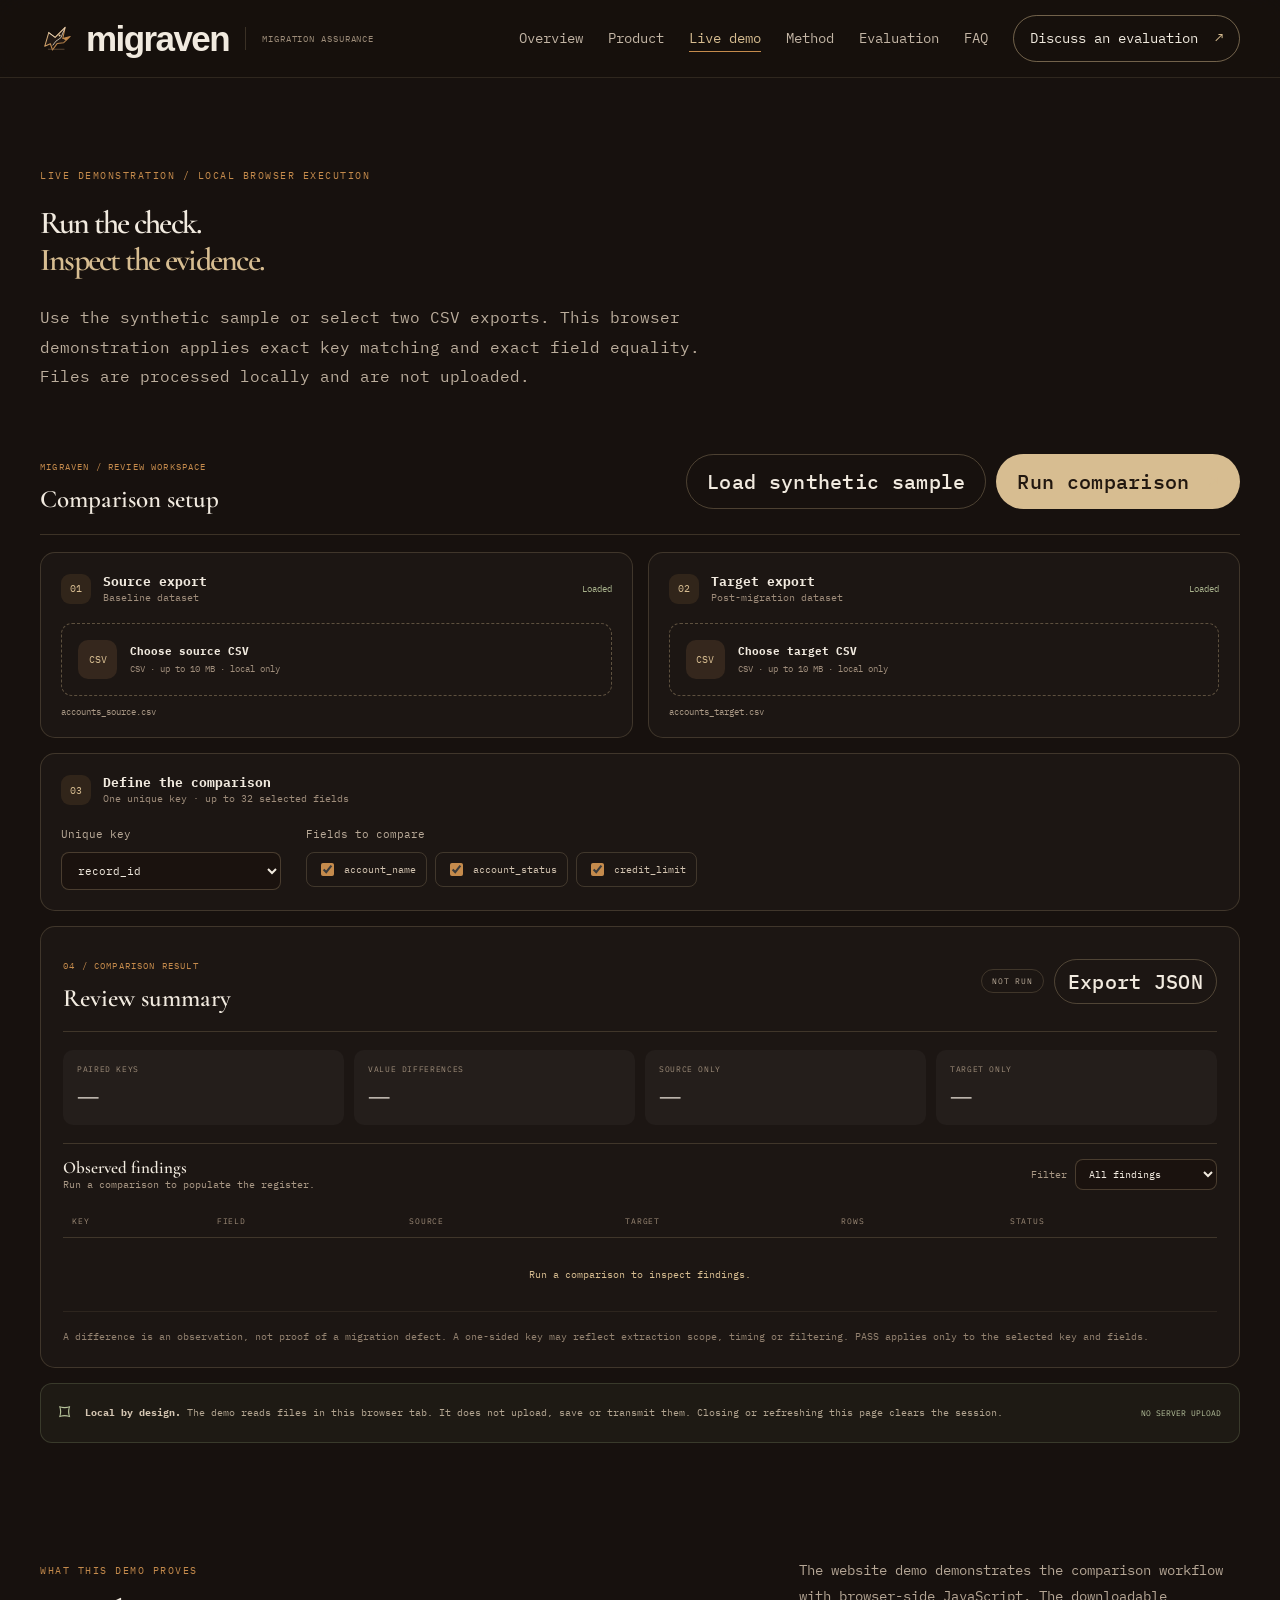
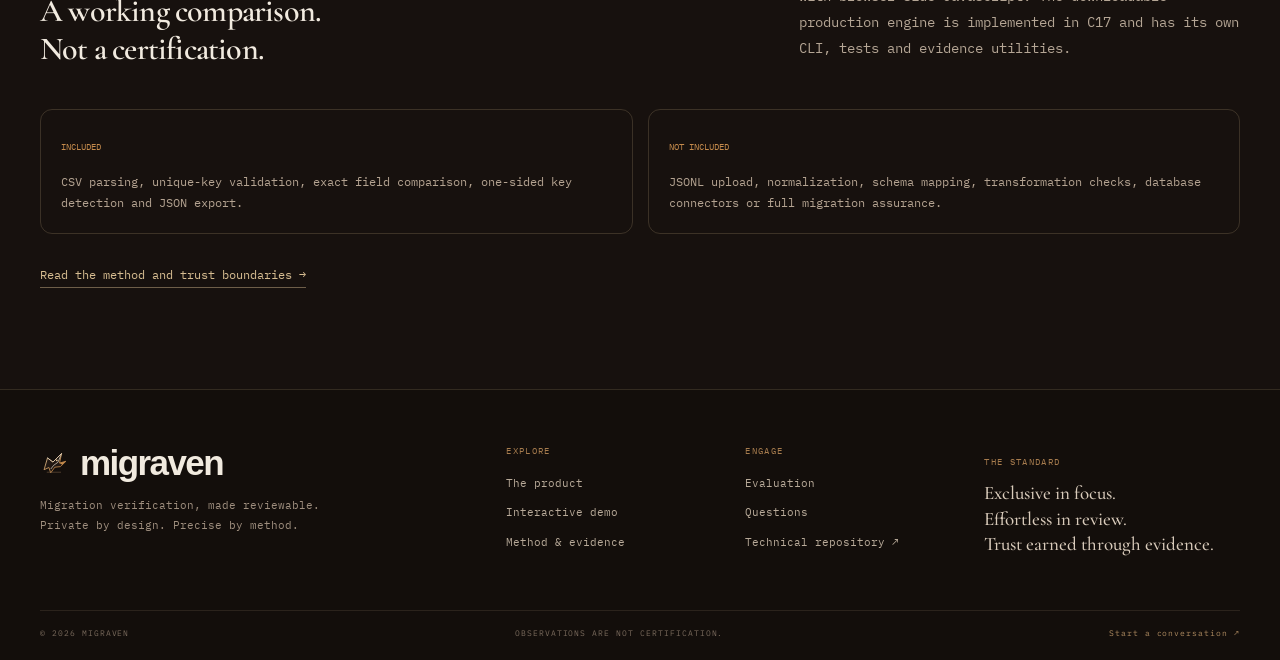
==== website/demo.html @ daeecf67 "Load Migraven typography fonts on demo page" ====
<!doctype html>
<html lang="en"><head><meta charset="utf-8"><meta name="viewport" content="width=device-width,initial-scale=1"><meta name="theme-color" content="#17110e"><meta name="description" content="Run a local browser-side comparison of synthetic or selected CSV exports with Migraven."><title>Live demo — Migraven</title><link rel="icon" href="assets/mark.svg" type="image/svg+xml"><link rel="preconnect" href="https://fonts.googleapis.com"><link rel="preconnect" href="https://fonts.gstatic.com" crossorigin><link href="https://fonts.googleapis.com/css2?family=IBM+Plex+Mono:wght@400;500;600&family=Syncopate:wght@700&family=Cormorant+Garamond:wght@500;600;700&display=swap" rel="stylesheet"><link rel="stylesheet" href="assets/site.css"><script defer src="assets/site.js"></script></head><body>
<header class="site-header"><a class="brand" href="index.html" aria-label="Migraven home"><img src="assets/mark.svg" alt=""><span class="brand-word">MIGRAVEN</span><span class="brand-divider"></span><span class="brand-caption">MIGRATION ASSURANCE</span></a><button class="menu-toggle" aria-expanded="false" aria-controls="site-nav">Menu</button><nav id="site-nav" class="site-nav"><a  href="index.html">Overview</a><a  href="product.html">Product</a><a aria-current="page" href="demo.html">Live demo</a><a  href="method.html">Method</a><a  href="evaluation.html">Evaluation</a><a  href="faq.html">FAQ</a><a class="nav-cta" href="evaluation.html">Discuss an evaluation <span>↗</span></a></nav></header>
<main><section class="page-hero wrap page-hero-compact"><span class="eyebrow">LIVE DEMONSTRATION / LOCAL BROWSER EXECUTION</span><h1>Run the check.<br><span>Inspect the evidence.</span></h1><p>Use the synthetic sample or select two CSV exports. This browser demonstration applies exact key matching and exact field equality. Files are processed locally and are not uploaded.</p></section>
<section class="wrap demo-workspace" data-demo><div class="demo-toolbar"><div><span class="workspace-label">MIGRAVEN / REVIEW WORKSPACE</span><h2>Comparison setup</h2></div><div class="workspace-actions"><button class="button button-outline" type="button" data-load-sample>Load synthetic sample</button><button class="button button-primary" type="button" data-run-demo>Run comparison <span>↗</span></button></div></div>
<div class="input-grid"><article class="input-panel"><div class="input-panel-head"><span class="step-number">01</span><div><b>Source export</b><small>Baseline dataset</small></div><span class="file-status" data-source-status>Sample loaded</span></div><label class="file-drop"><span class="file-icon">CSV</span><span><b>Choose source CSV</b><small>CSV · up to 10 MB · local only</small></span><input type="file" accept=".csv,text/csv" data-source-file></label><div class="file-name" data-source-name>accounts_source.csv</div></article>
<article class="input-panel"><div class="input-panel-head"><span class="step-number">02</span><div><b>Target export</b><small>Post-migration dataset</small></div><span class="file-status" data-target-status>Sample loaded</span></div><label class="file-drop"><span class="file-icon">CSV</span><span><b>Choose target CSV</b><small>CSV · up to 10 MB · local only</small></span><input type="file" accept=".csv,text/csv" data-target-file></label><div class="file-name" data-target-name>accounts_target.csv</div></article></div>
<div class="config-panel"><div class="config-heading"><span class="step-number">03</span><div><b>Define the comparison</b><small>One unique key · up to 32 selected fields</small></div></div><div class="config-controls"><label>Unique key<select data-key-select aria-label="Unique comparison key"></select></label><div class="field-picker"><span class="field-picker-label">Fields to compare</span><div class="field-options" data-field-options><span class="muted-copy">Load datasets to choose fields.</span></div></div></div><div class="demo-error" data-demo-error role="alert" hidden></div></div>
<div class="results-panel"><div class="results-head"><div><span class="workspace-label">04 / COMPARISON RESULT</span><h2>Review summary</h2></div><div class="results-actions"><span class="result-status" data-result-status>NOT RUN</span><button type="button" class="button button-outline button-small" data-export disabled>Export JSON</button></div></div><div class="summary-cards"><div><small>PAIRED KEYS</small><b data-stat-paired>—</b></div><div><small>VALUE DIFFERENCES</small><b data-stat-differences>—</b></div><div><small>SOURCE ONLY</small><b data-stat-source>—</b></div><div><small>TARGET ONLY</small><b data-stat-target>—</b></div></div><div class="findings-toolbar"><div><b>Observed findings</b><span data-finding-count>Run a comparison to populate the register.</span></div><label class="filter-label">Filter <select data-filter><option value="all">All findings</option><option value="difference">Value differences</option><option value="source-only">Source only</option><option value="target-only">Target only</option></select></label></div><div class="table-scroll"><table class="findings-table"><thead><tr><th>KEY</th><th>FIELD</th><th>SOURCE</th><th>TARGET</th><th>ROWS</th><th>STATUS</th></tr></thead><tbody data-findings><tr><td colspan="6" class="empty-state">No comparison has been run yet.</td></tr></tbody></table></div><div class="result-footnote">A difference is an observation, not proof of a migration defect. A one-sided key may reflect extraction scope, timing or filtering. PASS applies only to the selected key and fields.</div></div>
<div class="privacy-strip"><span class="privacy-icon">⌑</span><p><b>Local by design.</b> The demo reads files in this browser tab. It does not upload, save or transmit them. Closing or refreshing this page clears the session.</p><span class="privacy-tag">NO SERVER UPLOAD</span></div></section>
<section class="wrap section demo-boundary"><div class="section-head"><div><span class="eyebrow">WHAT THIS DEMO PROVES</span><h2>A working comparison.<br>Not a certification.</h2></div><p>The website demo demonstrates the comparison workflow with browser-side JavaScript. The downloadable production engine is implemented in C17 and has its own CLI, tests and evidence utilities.</p></div><div class="boundary-grid"><article><b>INCLUDED</b><p>CSV parsing, unique-key validation, exact field comparison, one-sided key detection and JSON export.</p></article><article><b>NOT INCLUDED</b><p>JSONL upload, normalization, schema mapping, transformation checks, database connectors or full migration assurance.</p></article></div><a class="text-link" href="method.html">Read the method and trust boundaries →</a></section></main>
<footer class="site-footer"><div class="wrap footer-main"><div class="footer-brand-block"><a class="brand footer-brand" href="index.html"><img src="assets/mark.svg" alt=""><span class="brand-word">MIGRAVEN</span></a><p>Migration verification, made reviewable.<br>Private by design. Precise by method.</p></div><div class="footer-column"><span class="footer-label">EXPLORE</span><a href="product.html">The product</a><a href="demo.html">Interactive demo</a><a href="method.html">Method & evidence</a></div><div class="footer-column"><span class="footer-label">ENGAGE</span><a href="evaluation.html">Evaluation</a><a href="faq.html">Questions</a><a href="https://github.com/DT-09/Migraven">Technical repository ↗</a></div><div class="footer-note"><span class="footer-label">THE STANDARD</span><p>Exclusive in focus.<br>Effortless in review.<br>Trust earned through evidence.</p></div></div><div class="wrap footer-bottom"><span>© 2026 MIGRAVEN</span><span>OBSERVATIONS ARE NOT CERTIFICATION.</span><a href="evaluation.html">Start a conversation ↗</a></div></footer></body></html>
---- website/assets/site.css ----
:root{--espresso:#17110e;--espresso-2:#211813;--walnut:#30231b;--mocha:#49362a;--taupe:#9d8c79;--khaki:#aaa184;--ivory:#f1eadf;--paper:#e8dfd2;--champagne:#d7bd91;--amber:#c58b4c;--caramel:#a96f3d;--line:rgba(215,189,145,.19);--muted:#b8aa99;--serif:'Cormorant Garamond',Georgia,serif;--sans:'DM Sans',Arial,sans-serif;--mono:'DM Mono',monospace;--display:'Syncopate',sans-serif}
*{box-sizing:border-box}html{scroll-behavior:smooth;scroll-padding-top:100px}body{margin:0;background:var(--espresso);color:var(--ivory);font:15px/1.7 var(--sans);-webkit-font-smoothing:antialiased}a{color:inherit;text-decoration:none}button,input,select,textarea{font:inherit}button,a{-webkit-tap-highlight-color:transparent}.wrap{width:min(1200px,calc(100% - 56px));margin-inline:auto}.site-header{height:78px;padding:0 max(28px,calc((100vw - 1200px)/2));display:flex;align-items:center;justify-content:space-between;gap:24px;position:sticky;top:0;z-index:20;background:rgba(23,17,14,.78);border-bottom:1px solid rgba(215,189,145,.13);backdrop-filter:blur(20px) saturate(130%)}.brand{display:flex;align-items:center;gap:11px;white-space:nowrap}.brand img{width:35px;height:35px}.brand-word{font:700 13px var(--display);letter-spacing:.12em;color:var(--ivory)}.brand-divider{height:23px;width:1px;background:var(--line);margin-inline:5px}.brand-caption{font:9px var(--mono);letter-spacing:.1em;color:var(--taupe)}.site-nav{display:flex;align-items:center;gap:25px;color:#c3b5a5;font-size:12px}.site-nav a{transition:color .25s ease,opacity .25s ease}.site-nav a:hover,.site-nav a[aria-current=page]{color:var(--champagne)}.site-nav a[aria-current=page]:not(.nav-cta){text-decoration:underline;text-decoration-color:var(--amber);text-underline-offset:8px}.nav-cta{border:1px solid rgba(215,189,145,.48);border-radius:999px;padding:10px 16px;color:var(--ivory)}.nav-cta span,.button span{color:var(--champagne);margin-left:9px}.menu-toggle{display:none;border:1px solid var(--line);border-radius:999px;background:transparent;color:var(--ivory);padding:9px 14px;font:11px var(--mono)}
.hero{padding-top:57px;padding-bottom:30px}.hero-kicker{display:flex;align-items:center;gap:12px;color:var(--champagne);font:10px var(--mono);letter-spacing:.14em}.kicker-line{width:28px;height:1px;background:var(--amber)}.kicker-index{margin-left:auto;color:#756456}.hero-grid{display:grid;grid-template-columns:1.05fr .95fr;gap:58px;align-items:center;padding:48px 0 58px}.eyebrow{display:block;color:var(--amber);font:10px var(--mono);letter-spacing:.15em}.hero-copy h1,.page-hero h1{font:700 clamp(39px,5.2vw,68px)/1.23 var(--display);letter-spacing:-.055em;margin:19px 0 25px;color:var(--ivory)}.hero-copy h1 span,.page-hero h1 span{color:var(--champagne)}.hero-lede{max-width:555px;color:#c2b4a4;font-size:17px;line-height:1.8}.hero-actions,.page-hero-actions{display:flex;align-items:center;gap:14px;flex-wrap:wrap;margin-top:30px}.button{display:inline-flex;align-items:center;justify-content:center;gap:8px;border-radius:999px;padding:14px 20px;font-size:12px;font-weight:600;letter-spacing:.015em;border:1px solid transparent;cursor:pointer;transition:transform .25s ease,background .25s ease,border-color .25s ease,color .25s ease,box-shadow .25s ease}.button:hover{transform:translateY(-3px);box-shadow:0 12px 30px rgba(0,0,0,.2)}.button-primary{background:var(--champagne);color:#21170f}.button-primary:hover{background:#e6d1ad}.button-quiet{border-color:var(--line);color:var(--ivory);background:rgba(255,255,255,.025)}.button-quiet:hover,.button-outline:hover{border-color:var(--champagne);background:rgba(215,189,145,.08)}.button-outline{border-color:rgba(215,189,145,.28);background:transparent;color:var(--ivory)}.button-light{background:var(--ivory);color:var(--espresso)}.button-light:hover{background:var(--champagne)}.text-link{font-size:12px;color:var(--champagne);border-bottom:1px solid rgba(215,189,145,.45);padding-bottom:5px}.hero-trust{display:flex;align-items:center;gap:12px;flex-wrap:wrap;margin-top:35px;color:#a89988;font:9px var(--mono);letter-spacing:.05em}.trust-mark{color:var(--amber)}.hero-trust i{width:3px;height:3px;background:var(--amber);border-radius:50%}
.hero-visual{min-height:520px;position:relative;padding:27px 30px 20px;background:radial-gradient(ellipse at 60% 38%,rgba(156,108,65,.19),transparent 58%),linear-gradient(145deg,#2b2019,#1d1511 68%);border:1px solid rgba(215,189,145,.22);border-radius:24px;overflow:hidden;box-shadow:0 24px 70px rgba(0,0,0,.22)}.visual-orbit{position:absolute;border:1px solid rgba(215,189,145,.09);border-radius:50%;pointer-events:none}.orbit-one{width:430px;height:430px;right:-190px;top:-210px}.orbit-two{width:300px;height:300px;right:-130px;top:-150px}.visual-head,.visual-foot{display:flex;justify-content:space-between;color:#9d8c79;font:9px var(--mono);letter-spacing:.11em}.flow-card{position:relative;z-index:1;background:rgba(241,234,223,.96);color:#30231b;border:1px solid rgba(255,255,255,.25);border-radius:13px;padding:14px 17px;margin-top:22px;box-shadow:0 12px 35px rgba(0,0,0,.16)}.target-card{margin-top:8px;background:#e9dfd1}.flow-card-top{display:flex;align-items:center;gap:12px;border-bottom:1px solid rgba(48,35,27,.13);padding-bottom:10px}.file-glyph{display:grid;place-items:center;width:34px;height:34px;border-radius:9px;background:#d8c9b4;color:#61462e;font:10px var(--mono)}.flow-card-top div{display:grid;line-height:1.4}.flow-card-top b{font:10px var(--mono);letter-spacing:.08em}.flow-card-top small{color:#8d7b68;font-size:10px}.tiny-state{margin-left:auto;color:#9d8c79;font:10px var(--mono)}.data-lines{padding-top:6px}.data-lines>div{display:grid;grid-template-columns:1fr 1fr 20px;gap:8px;padding:7px 0;border-bottom:1px solid rgba(48,35,27,.09);font:10px var(--mono);color:#655442}.data-lines>div:last-child{border:0}.data-lines em{font-style:normal;color:#71806a}.data-lines .data-alert{color:#89572e;background:rgba(197,139,76,.12);padding-inline:7px;border-radius:5px}.data-lines .data-alert em{color:#a96f3d}.flow-bridge{display:flex;align-items:center;justify-content:center;gap:10px;height:29px;color:#c3a77f;font:8px var(--mono);letter-spacing:.16em}.flow-bridge span{width:35px;height:1px;background:rgba(215,189,145,.4)}.visual-result{display:flex;align-items:center;gap:11px;margin-top:16px;padding:13px 14px;border:1px solid rgba(197,139,76,.42);border-radius:11px;background:rgba(197,139,76,.1)}.result-icon{display:grid;place-items:center;width:27px;height:27px;border-radius:50%;background:var(--amber);color:#20150e;font:14px var(--mono)}.visual-result div{display:grid;line-height:1.4}.visual-result b{font-size:11px;color:var(--ivory)}.visual-result small{font-size:9px;color:#aa9b89}.result-arrow{margin-left:auto;color:var(--champagne)}.visual-foot{margin-top:15px;padding-top:12px;border-top:1px solid var(--line);font-size:8px}.raven-watermark{position:absolute;right:24px;top:20px;color:rgba(215,189,145,.035);font:700 190px var(--display);pointer-events:none}.hero-bottomline{display:flex;justify-content:space-between;gap:18px;border-top:1px solid var(--line);padding-top:17px;color:#8d7d6b;font:9px var(--mono);letter-spacing:.09em}
.statement-band{background:#2a1f18;border-block:1px solid rgba(215,189,145,.13)}.statement-inner{display:grid;grid-template-columns:180px 1fr 70px;gap:35px;align-items:center;padding:30px 0}.statement-inner p{font:600 clamp(19px,2.4vw,27px)/1.4 var(--serif);color:var(--ivory);max-width:780px;margin:0}.statement-seal{font:700 22px var(--display);color:rgba(215,189,145,.55);text-align:right}
.section{padding-top:100px;padding-bottom:100px}.section-head{display:grid;grid-template-columns:1fr .65fr;gap:80px;align-items:end;margin-bottom:42px}.section-head h2,.demo-teaser h2,.closing-inner h2,.page-hero h2{font:600 clamp(34px,4vw,51px)/1.08 var(--serif);letter-spacing:-.025em;margin:15px 0 0;color:var(--ivory)}.section-head>p{margin:0 0 5px;color:#b5a695;font-size:14px;line-height:1.85;max-width:460px}.audience-grid{display:grid;grid-template-columns:repeat(3,1fr);gap:15px}.audience-card{position:relative;min-height:285px;padding:25px 25px 23px;border:1px solid var(--line);border-radius:17px;background:linear-gradient(145deg,rgba(255,255,255,.035),rgba(255,255,255,.008));transition:transform .3s ease,border-color .3s ease,background .3s ease}.audience-card:hover{transform:translateY(-5px);border-color:rgba(215,189,145,.5);background:linear-gradient(145deg,rgba(197,139,76,.12),rgba(255,255,255,.015))}.card-index{font:10px var(--mono);color:var(--amber)}.audience-symbol{position:absolute;right:24px;top:18px;font:28px var(--serif);color:var(--champagne)}.audience-card h3,.workflow-step h3,.benefit-grid h3,.commercial-grid h3,.format-card h3,.deliverable-grid h3,.method-steps h3,.status-grid h3,.evaluation-steps h3{font:600 23px/1.12 var(--serif);color:var(--ivory);margin:32px 0 10px}.audience-card p,.workflow-step p,.benefit-grid p,.commercial-grid p,.format-card p,.deliverable-grid p,.method-steps p,.status-grid p,.evaluation-steps p{color:#b2a18f;font-size:12px;line-height:1.8}.audience-tag{position:absolute;bottom:22px;color:#a78b67;font:9px var(--mono);letter-spacing:.12em}
.section-alt{background:#211813;border-block:1px solid rgba(215,189,145,.1)}.workflow{display:grid;grid-template-columns:repeat(4,1fr);gap:0}.workflow-step{position:relative;padding:20px 26px 25px 0;border-top:1px solid var(--line)}.workflow-step+.workflow-step{padding-left:25px;border-left:1px solid var(--line)}.workflow-step>span,.benefit-grid article>span{color:var(--amber);font:10px var(--mono)}.workflow-icon{display:grid;place-items:center;width:45px;height:45px;border:1px solid rgba(215,189,145,.25);border-radius:13px;color:var(--champagne);font-size:20px;margin-top:20px}.workflow-step h3{margin-top:20px}.workflow-rail{display:flex;align-items:center;gap:14px;margin-top:15px;color:#927e68;font:8px var(--mono);letter-spacing:.13em}.rail-line{height:1px;flex:1;background:linear-gradient(90deg,rgba(197,139,76,.6),rgba(197,139,76,.05))}
.benefit-grid{display:grid;grid-template-columns:repeat(4,1fr);border-top:1px solid var(--line);border-bottom:1px solid var(--line)}.benefit-grid article{padding:26px 22px 30px 0}.benefit-grid article+article{border-left:1px solid var(--line);padding-left:22px}.benefit-grid h3{font-size:21px;margin-top:24px}
.demo-teaser{padding:88px 0;background:radial-gradient(ellipse at 80% 50%,rgba(155,106,63,.2),transparent 45%),#30231b;border-block:1px solid rgba(215,189,145,.15)}.demo-teaser-grid{display:grid;grid-template-columns:.8fr 1fr;gap:100px;align-items:center}.eyebrow-light{color:var(--champagne)}.demo-teaser h2{font:700 clamp(32px,3.8vw,48px)/1.18 var(--display);letter-spacing:-.045em;margin:20px 0}.demo-teaser p,.closing-inner p{color:#c0b09e;font-size:14px;line-height:1.85;margin-bottom:25px}.mini-report{padding:23px;background:#211813;border:1px solid rgba(215,189,145,.28);border-radius:17px;box-shadow:0 25px 55px rgba(0,0,0,.2)}.mini-report-top,.mini-report-bottom{display:flex;justify-content:space-between;color:#9f8d79;font:8px var(--mono);letter-spacing:.12em}.live-dot:before{content:'';display:inline-block;width:6px;height:6px;border-radius:50%;background:#a4a77c;margin-right:6px}.mini-stat-row{display:grid;grid-template-columns:repeat(3,1fr);padding:22px 0;border-bottom:1px solid var(--line);gap:12px}.mini-stat-row div{display:grid}.mini-stat-row small{font:8px var(--mono);color:#9f8d79}.mini-stat-row b{font:600 30px var(--serif);color:var(--ivory)}.amber-text{color:var(--amber)!important}.mini-finding{display:grid;grid-template-columns:90px 1fr 1fr;align-items:center;gap:8px;padding:13px 0;border-bottom:1px solid rgba(215,189,145,.1);font-size:10px}.finding-pill{background:rgba(197,139,76,.18);color:var(--champagne);border-radius:99px;padding:5px 8px;font:8px var(--mono);text-align:center}.finding-muted{background:rgba(255,255,255,.07);color:#b6a897}.mini-finding b{font:10px var(--mono);color:var(--ivory)}.mini-finding span:not(.finding-pill){color:#a89988}.mini-finding strong{grid-column:2/4;font:9px var(--mono);color:var(--champagne)}.mini-report-bottom{padding-top:14px}
.commercial-grid{display:grid;grid-template-columns:repeat(3,1fr);gap:14px}.commercial-grid article{padding:25px;border:1px solid var(--line);border-radius:15px;background:rgba(255,255,255,.025)}.commercial-grid article>span{color:var(--amber);font:9px var(--mono);letter-spacing:.13em}.commercial-grid h3{margin:22px 0 8px}.commercial-note{color:#938371;font-size:11px;line-height:1.8;margin-top:19px}
.closing-band{background:#2a1f18;border-top:1px solid rgba(215,189,145,.15)}.closing-inner{display:grid;grid-template-columns:1fr .55fr;gap:60px;align-items:center;padding-top:75px;padding-bottom:75px}.closing-inner h2{font:700 clamp(29px,3.5vw,43px)/1.2 var(--display);letter-spacing:-.04em}.closing-inner p{max-width:530px}.closing-actions{display:grid;gap:20px;justify-items:start}.text-link-light{color:var(--ivory)}
.site-footer{background:#130e0b;border-top:1px solid rgba(215,189,145,.16)}.footer-main{display:grid;grid-template-columns:1.5fr .7fr .7fr .9fr;gap:40px;padding-top:55px;padding-bottom:48px}.footer-brand{gap:10px}.footer-brand img{width:30px;height:30px}.footer-brand-block p{color:#9e8e7e;font-size:11px;line-height:1.8;margin:16px 0 0}.footer-column{display:grid;gap:10px;align-content:start}.footer-label{color:#a77c4e;font:9px var(--mono);letter-spacing:.15em;margin-bottom:8px}.footer-column a{font-size:11px;color:#b8aa99;transition:color .2s}.footer-column a:hover{color:var(--champagne)}.footer-note p{font:500 19px/1.35 var(--serif);color:#d9cbbb;margin:5px 0}.footer-bottom{display:flex;justify-content:space-between;gap:15px;align-items:center;border-top:1px solid rgba(215,189,145,.12);padding:17px 0 22px;color:#796a5c;font:8px var(--mono);letter-spacing:.12em}.footer-bottom a{color:#b08c61}
.page-hero{padding-top:91px;padding-bottom:42px}.page-hero h1{font-size:clamp(36px,5vw,60px);margin-top:22px}.page-hero>p{max-width:680px;color:#bcae9d;font-size:16px;line-height:1.85}.page-hero-compact{padding-bottom:22px}.page-hero-compact h1{font-size:clamp(32px,4.4vw,52px)}
.format-grid,.deliverable-grid{display:grid;grid-template-columns:repeat(2,1fr);gap:15px}.format-card,.deliverable-grid article{padding:27px;border:1px solid var(--line);border-radius:16px;background:rgba(255,255,255,.025)}.format-code{display:block;color:var(--champagne);font:14px var(--mono);border-bottom:1px solid var(--line);padding-bottom:17px}.format-meta{color:var(--amber);font:8px var(--mono);letter-spacing:.12em}.format-card h3,.deliverable-grid h3{margin:20px 0 8px}.spec-list{border-top:1px solid var(--line)}.spec-list>div{display:grid;grid-template-columns:55px 1fr 2fr 150px;gap:15px;align-items:center;padding:18px 0;border-bottom:1px solid var(--line)}.spec-list span{font:10px var(--mono);color:var(--amber)}.spec-list b{font:600 18px var(--serif)}.spec-list p{margin:0;color:#b5a493;font-size:12px}.spec-list em{font:8px var(--mono);font-style:normal;letter-spacing:.1em;color:#a78a64}.deliverable-grid{grid-template-columns:repeat(3,1fr)}.deliverable-icon{display:inline-grid;place-items:center;min-width:48px;height:36px;border:1px solid rgba(215,189,145,.4);border-radius:9px;color:var(--champagne);font:10px var(--mono)}.dark-section{background:#2b2019;border-block:1px solid var(--line);padding:80px 0}.dark-section-grid{display:grid;grid-template-columns:1fr .9fr;gap:80px}.dark-section h2{font:600 clamp(34px,4vw,50px)/1.1 var(--serif);margin:18px 0}.boundary-list{list-style:none;margin:0;padding:0}.boundary-list li{padding:13px 0;border-bottom:1px solid rgba(215,189,145,.16);color:#c8b9a7;font-size:13px}.boundary-list li:before{content:'—';color:var(--amber);margin-right:14px}
.method-steps{display:grid;grid-template-columns:repeat(5,1fr);border-top:1px solid var(--line)}.method-steps article{padding:22px 16px 20px 0}.method-steps article+article{border-left:1px solid var(--line);padding-left:16px}.method-steps article>span{font:10px var(--mono);color:var(--amber)}.method-steps h3{margin:22px 0 7px}.status-grid{display:grid;grid-template-columns:repeat(3,1fr);gap:14px}.status-grid article{padding:26px;border:1px solid var(--line);border-radius:15px;background:rgba(255,255,255,.025)}.status-tag{display:inline-block;border-radius:99px;padding:5px 10px;font:8px var(--mono);letter-spacing:.1em}.status-pass{background:rgba(131,153,113,.16);color:#c0c99f}.status-fail{background:rgba(197,139,76,.16);color:#e3b67e}.status-review{background:rgba(160,145,124,.16);color:#c6b6a2}.status-grid h3{margin-top:20px}.integrity-card{display:grid;grid-template-columns:100px 1fr;gap:35px;padding:32px;border:1px solid var(--line);border-radius:18px;background:rgba(255,255,255,.025)}.integrity-seal{display:grid;place-content:center;text-align:center;width:85px;height:85px;border:1px solid var(--amber);border-radius:50%;font:10px var(--mono);color:var(--champagne)}.integrity-seal b{font-size:16px}.integrity-card h3{font:600 20px var(--serif);margin:0 0 5px}.integrity-card p{margin:0 0 20px;color:#b5a493;font-size:12px;line-height:1.8}.integrity-card p:last-child{margin-bottom:0}.command-section{display:grid;grid-template-columns:1fr .7fr;gap:60px;align-items:center}.command-section h2{font:600 38px/1.1 var(--serif);margin:15px 0}.command-section p{color:#b5a493;font-size:13px}.command-card{padding:25px;background:#17110e;border:1px solid var(--line);border-radius:14px}.command-card code{font:11px/2 var(--mono);color:var(--champagne)}.command-card a{display:block;margin-top:20px;color:var(--amber);font-size:11px}
.evaluation-card{background:#2a1f18;border:1px solid rgba(215,189,145,.3);border-radius:18px;overflow:hidden}.evaluation-card-top,.evaluation-card-bottom{display:flex;justify-content:space-between;gap:15px;padding:17px 22px;color:var(--champagne);font:9px var(--mono);letter-spacing:.12em}.evaluation-items{display:grid;grid-template-columns:1fr 1fr;padding:10px 22px 20px}.evaluation-items div{display:flex;gap:15px;align-items:center;padding:14px 0;border-top:1px solid rgba(215,189,145,.12);font-size:12px;color:#d4c5b4}.evaluation-items b{color:var(--amber);font:10px var(--mono)}.evaluation-card-bottom{background:rgba(0,0,0,.15);color:#b79a73;font-size:8px}.evaluation-steps{display:grid;gap:0;border-top:1px solid var(--line)}.evaluation-steps article{display:grid;grid-template-columns:55px 1fr;gap:15px;padding:20px 0;border-bottom:1px solid var(--line)}.evaluation-steps b{color:var(--amber);font:11px var(--mono)}.evaluation-steps h3{margin:0 0 5px}.evaluation-steps p{margin:0}.notice{margin-top:25px;padding:20px 23px;border:1px solid rgba(197,139,76,.35);border-radius:13px;background:rgba(197,139,76,.07)}.notice b{color:var(--champagne);font:10px var(--mono);letter-spacing:.08em}.notice p{color:#b9a995;font-size:12px;margin:8px 0 0}.request-panel{display:grid;grid-template-columns:.85fr 1fr;gap:55px;margin-top:70px;padding:35px;border:1px solid var(--line);border-radius:18px;background:#261b15}.request-panel h2{font:600 34px var(--serif);margin:12px 0}.request-panel>div>p{color:#b5a493;font-size:13px}.request-form{display:grid;gap:13px}.request-form label{display:grid;gap:6px;color:#c4b4a2;font-size:11px}.request-form input,.request-form textarea{width:100%;padding:12px 13px;border:1px solid rgba(215,189,145,.2);border-radius:9px;background:#1a120e;color:var(--ivory);outline:none}.request-form input:focus,.request-form textarea:focus{border-color:var(--champagne)}.request-form small{color:#958573;font-size:10px;line-height:1.6}.form-feedback{color:var(--champagne);font-size:11px;margin:0}
.faq-section{max-width:900px}.faq-section h2{font:600 34px var(--serif);margin:14px 0 25px}.faq-section details{border-top:1px solid var(--line);padding:17px 0}.faq-section details:last-of-type{border-bottom:1px solid var(--line)}.faq-section summary{cursor:pointer;list-style:none;font:600 16px var(--serif);color:var(--ivory)}.faq-section summary::-webkit-details-marker{display:none}.faq-section summary:after{content:'+';float:right;color:var(--amber);font:18px var(--mono)}.faq-section details[open] summary:after{content:'−'}.faq-section details p{max-width:760px;color:#b4a391;font-size:12px;line-height:1.85;margin:12px 0 2px}.faq-cta{display:flex;justify-content:space-between;align-items:center;gap:20px;padding:25px 0}.faq-cta p{color:#c2b4a4;font:600 20px var(--serif)}
/* Working browser-side comparison */
.demo-workspace{padding-bottom:45px}.demo-toolbar,.results-head{display:flex;justify-content:space-between;align-items:center;gap:20px}.demo-toolbar{padding:20px 0;border-bottom:1px solid var(--line)}.workspace-label{color:var(--amber);font:9px var(--mono);letter-spacing:.13em}.demo-toolbar h2,.results-head h2{font:600 25px var(--serif);margin:4px 0 0}.workspace-actions,.results-actions{display:flex;align-items:center;gap:10px}.input-grid{display:grid;grid-template-columns:1fr 1fr;gap:15px;margin-top:17px}.input-panel,.config-panel,.results-panel{border:1px solid var(--line);border-radius:15px;background:rgba(255,255,255,.025);padding:20px}.input-panel-head,.config-heading{display:flex;align-items:center;gap:12px}.step-number{display:grid;place-items:center;width:30px;height:30px;border-radius:9px;background:rgba(197,139,76,.13);color:var(--champagne);font:10px var(--mono)}.input-panel-head>div,.config-heading>div{display:grid;line-height:1.4}.input-panel-head b,.config-heading b{font-size:13px}.input-panel-head small,.config-heading small{font-size:10px;color:#9f8d7b}.file-status{margin-left:auto;color:#a8b28c;font:9px var(--mono)}.file-drop{display:flex;align-items:center;gap:13px;padding:16px;margin-top:18px;border:1px dashed rgba(215,189,145,.35);border-radius:11px;cursor:pointer;transition:border-color .2s,background .2s}.file-drop:hover{border-color:var(--champagne);background:rgba(215,189,145,.05)}.file-icon{display:grid;place-items:center;width:39px;height:39px;border-radius:10px;background:#35271d;color:var(--champagne);font:10px var(--mono)}.file-drop span:nth-child(2){display:grid}.file-drop b{font-size:11px}.file-drop small{font-size:9px;color:#9f8d7b}.file-drop input{position:absolute;width:1px;height:1px;opacity:0;pointer-events:none}.file-name{margin-top:10px;color:#a99885;font:9px var(--mono)}.config-panel{margin-top:15px}.config-controls{display:grid;grid-template-columns:220px 1fr;gap:25px;margin-top:19px}.config-controls>label{display:grid;gap:8px;color:#b9aa98;font-size:11px}.config-controls select,.filter-label select{padding:10px 12px;border:1px solid rgba(215,189,145,.25);border-radius:8px;background:#1a120e;color:var(--ivory)}.field-picker-label{display:block;color:#b9aa98;font-size:11px;margin-bottom:8px}.field-options{display:flex;gap:8px;flex-wrap:wrap}.field-option{display:inline-flex;align-items:center;gap:7px;padding:7px 10px;border:1px solid rgba(215,189,145,.2);border-radius:8px;color:#d3c4b1;font-size:10px}.field-option input{accent-color:var(--amber)}.muted-copy{color:#988876;font-size:11px}.demo-error{margin-top:15px;padding:12px 14px;border:1px solid rgba(197,139,76,.45);border-radius:9px;color:#e2bc8d;background:rgba(197,139,76,.08);font-size:11px}.results-panel{margin-top:15px;padding:22px}.results-head{padding-bottom:18px;border-bottom:1px solid var(--line)}.result-status{border:1px solid var(--line);border-radius:99px;padding:6px 10px;color:#b9aa98;font:8px var(--mono);letter-spacing:.1em}.result-status.review{color:#e4b47b;border-color:rgba(197,139,76,.5)}.result-status.pass{color:#b7c39a;border-color:rgba(157,174,128,.5)}.button-small{padding:9px 13px;font-size:10px}.summary-cards{display:grid;grid-template-columns:repeat(4,1fr);gap:10px;padding:18px 0}.summary-cards>div{display:grid;gap:4px;padding:14px;border-radius:10px;background:rgba(255,255,255,.035)}.summary-cards small{color:#9d8c79;font:8px var(--mono);letter-spacing:.08em}.summary-cards b{font:600 27px var(--serif);color:var(--ivory)}.findings-toolbar{display:flex;justify-content:space-between;align-items:center;gap:15px;padding:13px 0;border-top:1px solid var(--line)}.findings-toolbar>div{display:grid;line-height:1.4}.findings-toolbar b{font:600 17px var(--serif)}.findings-toolbar span{font-size:10px;color:#a99885}.filter-label{display:flex;align-items:center;gap:8px;color:#a99885;font-size:10px}.filter-label select{padding:7px 9px;font-size:10px}.table-scroll{overflow-x:auto}.findings-table{width:100%;border-collapse:collapse;min-width:680px}.findings-table th{text-align:left;padding:11px 9px;color:#9b8976;font:8px var(--mono);letter-spacing:.1em;border-bottom:1px solid var(--line)}.findings-table td{padding:12px 9px;border-bottom:1px solid rgba(215,189,145,.09);font-size:10px;color:#d1c2b0}.findings-table td:first-child{font:10px var(--mono);color:var(--champagne)}.findings-table td:nth-child(2){color:#b8a18a}.findings-table .empty-state{text-align:center;padding:30px;color:#9c8b78}.status-chip{display:inline-block;padding:4px 7px;border-radius:99px;font:8px var(--mono);white-space:nowrap}.chip-difference{background:rgba(197,139,76,.15);color:#e0b47b}.chip-source,.chip-target{background:rgba(157,145,124,.13);color:#c8b9a6}.result-footnote{margin-top:16px;color:#938270;font-size:10px;line-height:1.7}.privacy-strip{display:flex;align-items:center;gap:15px;margin-top:15px;padding:16px 18px;border:1px solid rgba(157,174,128,.22);border-radius:12px;background:rgba(157,174,128,.055)}.privacy-icon{font:22px var(--serif);color:#b6c39a}.privacy-strip p{margin:0;color:#b3a591;font-size:10px;line-height:1.6}.privacy-strip p b{color:#d4c5b2}.privacy-tag{margin-left:auto;color:#b4c09b;font:8px var(--mono);white-space:nowrap}.demo-boundary{padding-top:70px}.boundary-grid{display:grid;grid-template-columns:1fr 1fr;gap:15px;margin-bottom:25px}.boundary-grid article{padding:20px;border:1px solid var(--line);border-radius:12px}.boundary-grid b{color:var(--amber);font:9px var(--mono)}.boundary-grid p{color:#b4a391;font-size:12px;margin-bottom:0}
@media(max-width:1000px){.site-nav{gap:14px}.site-nav a{font-size:11px}.hero-grid{gap:28px}.hero-visual{padding-inline:22px}.footer-main{grid-template-columns:1.2fr .7fr .7fr;}.footer-note{display:none}.demo-teaser-grid{gap:45px}.section-head{gap:45px}}
@media(max-width:760px){.wrap{width:min(100% - 36px,600px)}.site-header{height:70px;padding:0 18px}.brand-caption,.brand-divider{display:none}.brand-word{font-size:11px}.brand img{width:31px;height:31px}.menu-toggle{display:block}.site-nav{display:none;position:absolute;top:69px;left:0;right:0;padding:18px;background:rgba(23,17,14,.97);border-bottom:1px solid var(--line);backdrop-filter:blur(20px);align-items:stretch;gap:0}.site-nav.open{display:grid}.site-nav a{padding:12px 7px;border-bottom:1px solid rgba(215,189,145,.08)}.site-nav .nav-cta{margin-top:12px;text-align:center;border:1px solid var(--line)}.hero{padding-top:38px}.hero-grid{grid-template-columns:1fr;gap:38px;padding:35px 0}.hero-copy h1,.page-hero h1{font-size:clamp(34px,9vw,49px)}.hero-lede{font-size:15px}.hero-visual{min-height:490px}.hero-bottomline{font-size:7px;gap:8px}.statement-inner{grid-template-columns:1fr 45px;gap:12px;padding:25px 0}.statement-inner .eyebrow{grid-column:1/3}.statement-inner p{font-size:21px}.statement-seal{grid-column:2;grid-row:2;font-size:15px}.section{padding-top:70px;padding-bottom:70px}.section-head{grid-template-columns:1fr;gap:16px;margin-bottom:28px}.section-head h2{font-size:36px}.audience-grid,.commercial-grid{grid-template-columns:1fr}.audience-card{min-height:235px}.workflow{grid-template-columns:1fr 1fr}.workflow-step{padding:18px 14px 20px 0}.workflow-step+.workflow-step{padding-left:14px}.workflow-step:nth-child(3){border-left:0;padding-left:0}.workflow-rail{flex-wrap:wrap}.benefit-grid{grid-template-columns:1fr 1fr}.benefit-grid article:nth-child(3){border-left:0;padding-left:0}.benefit-grid article:nth-child(3),.benefit-grid article:nth-child(4){border-top:1px solid var(--line)}.demo-teaser{padding:65px 0}.demo-teaser-grid{grid-template-columns:1fr;gap:30px}.mini-report{padding:18px}.mini-finding{grid-template-columns:82px 1fr}.mini-finding span:not(.finding-pill){display:none}.mini-finding strong{grid-column:2}.closing-inner{grid-template-columns:1fr;gap:15px;padding:60px 0}.closing-actions{display:flex;flex-wrap:wrap}.footer-main{grid-template-columns:1fr 1fr;gap:28px}.footer-brand-block{grid-column:1/3}.footer-bottom{flex-wrap:wrap;font-size:7px}.page-hero{padding-top:65px}.format-grid,.deliverable-grid,.status-grid{grid-template-columns:1fr}.spec-list>div{grid-template-columns:30px 1fr;gap:8px}.spec-list p{grid-column:2}.spec-list em{grid-column:2}.dark-section-grid,.command-section{grid-template-columns:1fr;gap:25px}.method-steps{grid-template-columns:1fr 1fr}.method-steps article:nth-child(3),.method-steps article:nth-child(5){border-left:0;padding-left:0}.method-steps article:nth-child(4){border-left:1px solid var(--line);padding-left:16px}.integrity-card{grid-template-columns:1fr;gap:20px}.evaluation-items{grid-template-columns:1fr}.evaluation-card-top,.evaluation-card-bottom{font-size:8px}.request-panel{grid-template-columns:1fr;gap:25px;padding:22px}.faq-cta{align-items:flex-start;flex-direction:column}.demo-toolbar,.results-head{align-items:flex-start;flex-direction:column}.workspace-actions{width:100%;flex-wrap:wrap}.input-grid{grid-template-columns:1fr}.config-controls{grid-template-columns:1fr;gap:18px}.summary-cards{grid-template-columns:1fr 1fr}.findings-toolbar{align-items:flex-start;flex-direction:column}.privacy-strip{align-items:flex-start}.privacy-tag{display:none}.boundary-grid{grid-template-columns:1fr}}
@media(prefers-reduced-motion:reduce){*,*::before,*::after{scroll-behavior:auto!important;transition:none!important;animation:none!important}}

.reveal{opacity:0;transform:translateY(14px);transition:opacity .65s ease,transform .65s ease}.reveal.is-visible{opacity:1;transform:translateY(0)}

/* Migraven typography refresh */
:root{--mono:'IBM Plex Mono',monospace;--sans:'IBM Plex Mono',monospace}
body{font-family:var(--mono);font-size:17px;line-height:1.75}
.brand-word{font:700 35px/1 'Syncopate',sans-serif;text-transform:lowercase;letter-spacing:-.045em}
.site-nav{font-family:var(--mono);font-size:14px}
.hero-copy h1,.page-hero h1,.section-head h2,.demo-teaser h2,.closing-inner h2{font:600 32px/1.16 'Cormorant Garamond',Georgia,serif}
.audience-card h3,.workflow-step h3,.benefit-grid h3,.commercial-grid h3,.format-card h3,.deliverable-grid h3,.method-steps h3,.status-grid h3,.evaluation-steps h3{font:600 28px/1.12 'Cormorant Garamond',Georgia,serif}
.button{font:500 20px/1.25 var(--mono)}

.illustration-section{padding:88px 0;background:#211813;border-block:1px solid var(--line)}
.illustration-grid{display:grid;grid-template-columns:repeat(3,1fr);gap:16px}
.illustration-card{min-height:300px;padding:22px;border:1px solid var(--line);border-radius:18px;background:rgba(255,255,255,.025);transition:transform .35s ease,border-color .35s ease,box-shadow .35s ease}
.illustration-card:hover{transform:translateY(-6px);border-color:rgba(215,189,145,.55);box-shadow:0 18px 45px rgba(0,0,0,.22)}
.illustration-card svg{display:block;width:100%;height:170px;transition:transform .5s ease}
.illustration-card:hover svg{transform:scale(1.035)}
.illustration-card h3{font:600 25px/1.15 'Cormorant Garamond',Georgia,serif;margin:14px 0 6px}
.illustration-card p{font:14px/1.7 'IBM Plex Mono',monospace;color:#b2a18f;margin:0}
.illustration-card .eyebrow{display:block;margin-bottom:14px}
@media(max-width:760px){.illustration-grid{grid-template-columns:1fr}.illustration-card{min-height:260px}}
@media(prefers-reduced-motion:reduce){.illustration-card,.illustration-card svg{transition:none}}
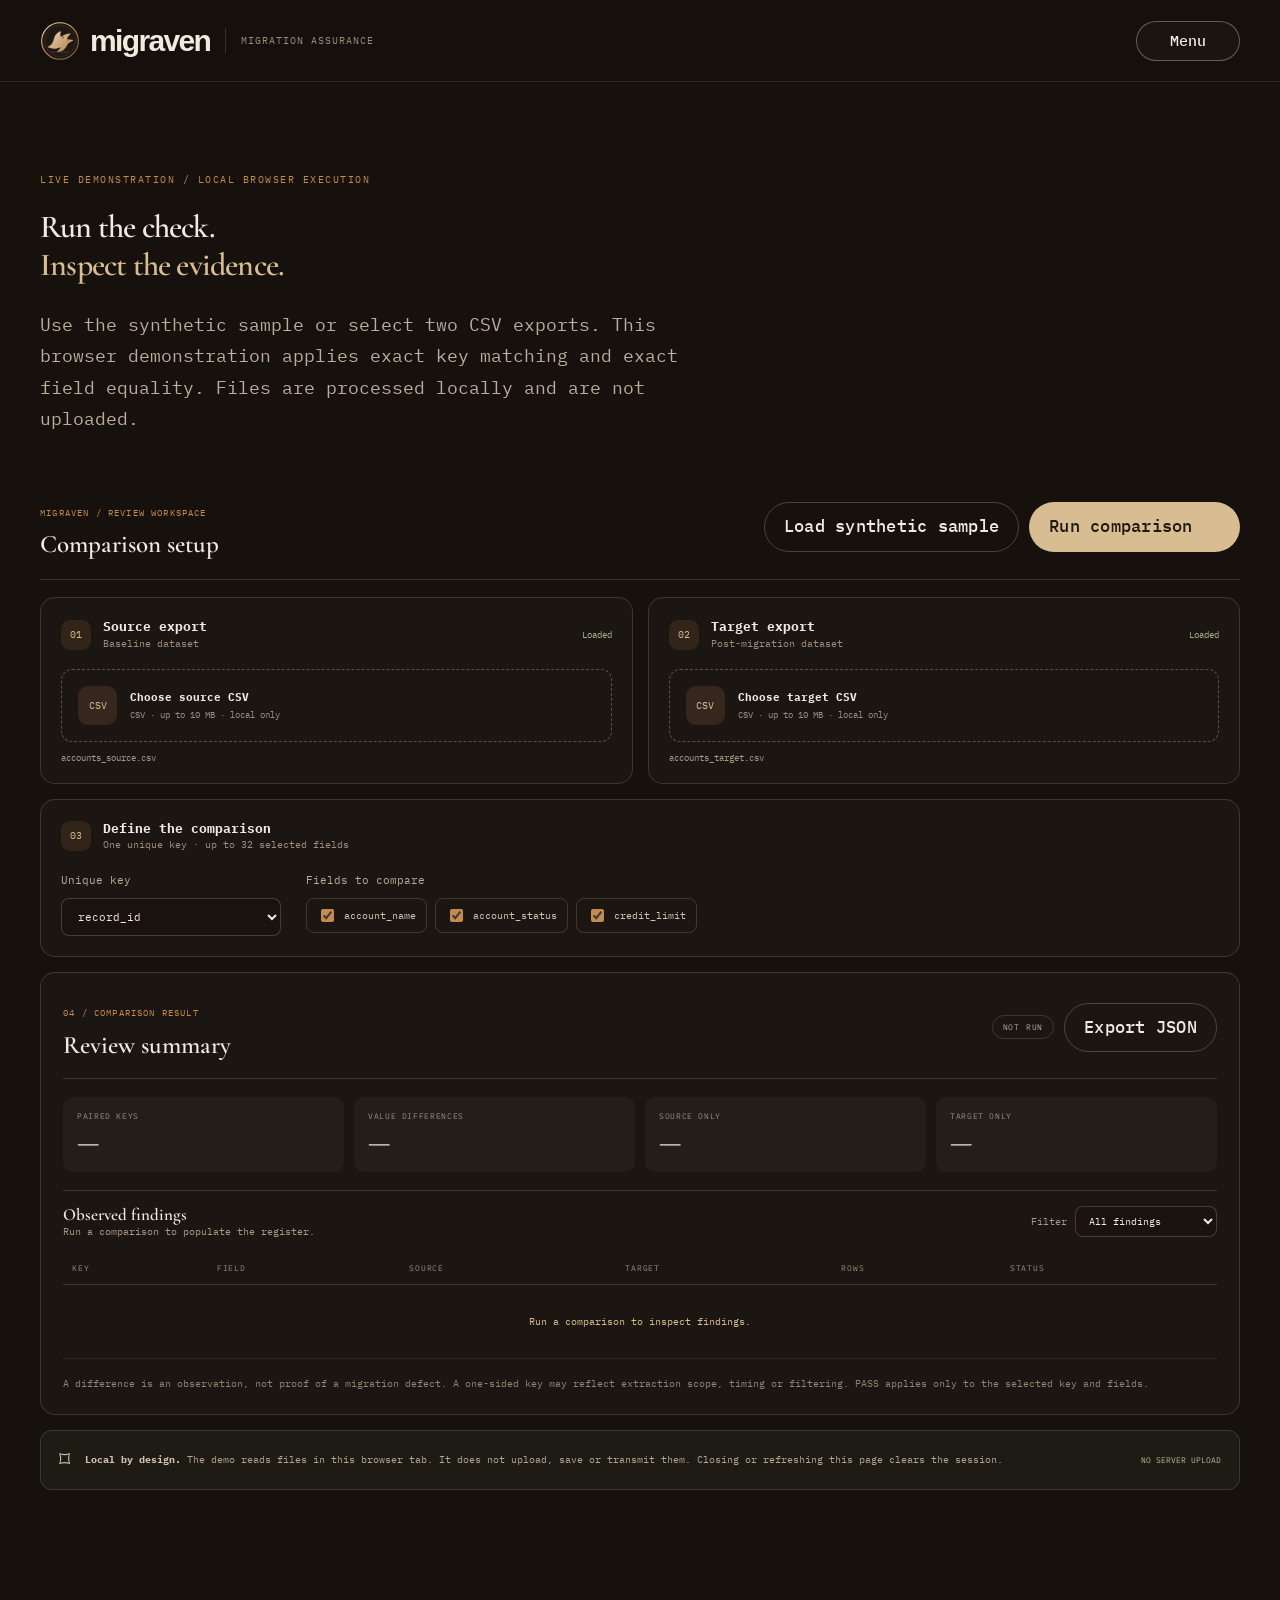
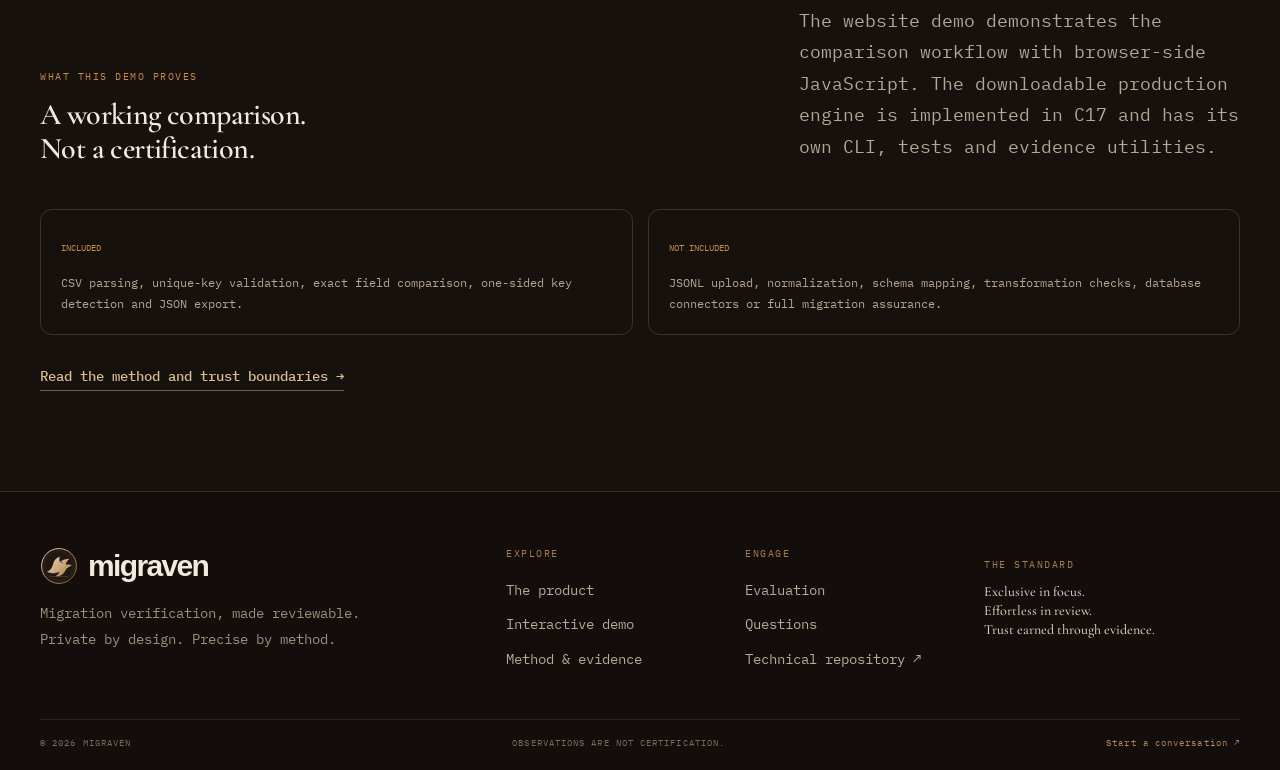
==== commit 669dd148: "Apply Migraven brand and navigation refresh" ====
--- a/website/demo.html
+++ b/website/demo.html
@@ -1,6 +1,6 @@
 <!doctype html>
 <html lang="en"><head><meta charset="utf-8"><meta name="viewport" content="width=device-width,initial-scale=1"><meta name="theme-color" content="#17110e"><meta name="description" content="Run a local browser-side comparison of synthetic or selected CSV exports with Migraven."><title>Live demo — Migraven</title><link rel="icon" href="assets/mark.svg" type="image/svg+xml"><link rel="preconnect" href="https://fonts.googleapis.com"><link rel="preconnect" href="https://fonts.gstatic.com" crossorigin><link href="https://fonts.googleapis.com/css2?family=IBM+Plex+Mono:wght@400;500;600&family=Syncopate:wght@700&family=Cormorant+Garamond:wght@500;600;700&display=swap" rel="stylesheet"><link rel="stylesheet" href="assets/site.css"><script defer src="assets/site.js"></script></head><body>
-<header class="site-header"><a class="brand" href="index.html" aria-label="Migraven home"><img src="assets/mark.svg" alt=""><span class="brand-word">MIGRAVEN</span><span class="brand-divider"></span><span class="brand-caption">MIGRATION ASSURANCE</span></a><button class="menu-toggle" aria-expanded="false" aria-controls="site-nav">Menu</button><nav id="site-nav" class="site-nav"><a  href="index.html">Overview</a><a  href="product.html">Product</a><a aria-current="page" href="demo.html">Live demo</a><a  href="method.html">Method</a><a  href="evaluation.html">Evaluation</a><a  href="faq.html">FAQ</a><a class="nav-cta" href="evaluation.html">Discuss an evaluation <span>↗</span></a></nav></header>
+<header class="site-header"><a class="brand" href="index.html" aria-label="Migraven home"><img src="assets/mark.svg" alt=""><span class="brand-word">migraven</span><span class="brand-divider"></span><span class="brand-caption">MIGRATION ASSURANCE</span></a><button class="menu-toggle" aria-expanded="false" aria-controls="site-nav" aria-label="Open navigation menu">Menu</button><nav id="site-nav" class="site-nav"><a  href="index.html">Overview</a><a  href="product.html">Product</a><a aria-current="page" href="demo.html">Live demo</a><a  href="method.html">Method</a><a  href="evaluation.html">Evaluation</a><a  href="faq.html">FAQ</a><a class="nav-cta" href="evaluation.html">Discuss an evaluation <span>↗</span></a></nav></header>
 <main><section class="page-hero wrap page-hero-compact"><span class="eyebrow">LIVE DEMONSTRATION / LOCAL BROWSER EXECUTION</span><h1>Run the check.<br><span>Inspect the evidence.</span></h1><p>Use the synthetic sample or select two CSV exports. This browser demonstration applies exact key matching and exact field equality. Files are processed locally and are not uploaded.</p></section>
 <section class="wrap demo-workspace" data-demo><div class="demo-toolbar"><div><span class="workspace-label">MIGRAVEN / REVIEW WORKSPACE</span><h2>Comparison setup</h2></div><div class="workspace-actions"><button class="button button-outline" type="button" data-load-sample>Load synthetic sample</button><button class="button button-primary" type="button" data-run-demo>Run comparison <span>↗</span></button></div></div>
 <div class="input-grid"><article class="input-panel"><div class="input-panel-head"><span class="step-number">01</span><div><b>Source export</b><small>Baseline dataset</small></div><span class="file-status" data-source-status>Sample loaded</span></div><label class="file-drop"><span class="file-icon">CSV</span><span><b>Choose source CSV</b><small>CSV · up to 10 MB · local only</small></span><input type="file" accept=".csv,text/csv" data-source-file></label><div class="file-name" data-source-name>accounts_source.csv</div></article>
@@ -9,4 +9,4 @@
 <div class="results-panel"><div class="results-head"><div><span class="workspace-label">04 / COMPARISON RESULT</span><h2>Review summary</h2></div><div class="results-actions"><span class="result-status" data-result-status>NOT RUN</span><button type="button" class="button button-outline button-small" data-export disabled>Export JSON</button></div></div><div class="summary-cards"><div><small>PAIRED KEYS</small><b data-stat-paired>—</b></div><div><small>VALUE DIFFERENCES</small><b data-stat-differences>—</b></div><div><small>SOURCE ONLY</small><b data-stat-source>—</b></div><div><small>TARGET ONLY</small><b data-stat-target>—</b></div></div><div class="findings-toolbar"><div><b>Observed findings</b><span data-finding-count>Run a comparison to populate the register.</span></div><label class="filter-label">Filter <select data-filter><option value="all">All findings</option><option value="difference">Value differences</option><option value="source-only">Source only</option><option value="target-only">Target only</option></select></label></div><div class="table-scroll"><table class="findings-table"><thead><tr><th>KEY</th><th>FIELD</th><th>SOURCE</th><th>TARGET</th><th>ROWS</th><th>STATUS</th></tr></thead><tbody data-findings><tr><td colspan="6" class="empty-state">No comparison has been run yet.</td></tr></tbody></table></div><div class="result-footnote">A difference is an observation, not proof of a migration defect. A one-sided key may reflect extraction scope, timing or filtering. PASS applies only to the selected key and fields.</div></div>
 <div class="privacy-strip"><span class="privacy-icon">⌑</span><p><b>Local by design.</b> The demo reads files in this browser tab. It does not upload, save or transmit them. Closing or refreshing this page clears the session.</p><span class="privacy-tag">NO SERVER UPLOAD</span></div></section>
 <section class="wrap section demo-boundary"><div class="section-head"><div><span class="eyebrow">WHAT THIS DEMO PROVES</span><h2>A working comparison.<br>Not a certification.</h2></div><p>The website demo demonstrates the comparison workflow with browser-side JavaScript. The downloadable production engine is implemented in C17 and has its own CLI, tests and evidence utilities.</p></div><div class="boundary-grid"><article><b>INCLUDED</b><p>CSV parsing, unique-key validation, exact field comparison, one-sided key detection and JSON export.</p></article><article><b>NOT INCLUDED</b><p>JSONL upload, normalization, schema mapping, transformation checks, database connectors or full migration assurance.</p></article></div><a class="text-link" href="method.html">Read the method and trust boundaries →</a></section></main>
-<footer class="site-footer"><div class="wrap footer-main"><div class="footer-brand-block"><a class="brand footer-brand" href="index.html"><img src="assets/mark.svg" alt=""><span class="brand-word">MIGRAVEN</span></a><p>Migration verification, made reviewable.<br>Private by design. Precise by method.</p></div><div class="footer-column"><span class="footer-label">EXPLORE</span><a href="product.html">The product</a><a href="demo.html">Interactive demo</a><a href="method.html">Method & evidence</a></div><div class="footer-column"><span class="footer-label">ENGAGE</span><a href="evaluation.html">Evaluation</a><a href="faq.html">Questions</a><a href="https://github.com/DT-09/Migraven">Technical repository ↗</a></div><div class="footer-note"><span class="footer-label">THE STANDARD</span><p>Exclusive in focus.<br>Effortless in review.<br>Trust earned through evidence.</p></div></div><div class="wrap footer-bottom"><span>© 2026 MIGRAVEN</span><span>OBSERVATIONS ARE NOT CERTIFICATION.</span><a href="evaluation.html">Start a conversation ↗</a></div></footer></body></html>+<footer class="site-footer"><div class="wrap footer-main"><div class="footer-brand-block"><a class="brand footer-brand" href="index.html"><img src="assets/mark.svg" alt=""><span class="brand-word">migraven</span></a><p>Migration verification, made reviewable.<br>Private by design. Precise by method.</p></div><div class="footer-column"><span class="footer-label">EXPLORE</span><a href="product.html">The product</a><a href="demo.html">Interactive demo</a><a href="method.html">Method & evidence</a></div><div class="footer-column"><span class="footer-label">ENGAGE</span><a href="evaluation.html">Evaluation</a><a href="faq.html">Questions</a><a href="https://github.com/DT-09/Migraven">Technical repository ↗</a></div><div class="footer-note"><span class="footer-label">THE STANDARD</span><p>Exclusive in focus.<br>Effortless in review.<br>Trust earned through evidence.</p></div></div><div class="wrap footer-bottom"><span>© 2026 MIGRAVEN</span><span>OBSERVATIONS ARE NOT CERTIFICATION.</span><a href="evaluation.html">Start a conversation ↗</a></div></footer></body></html>
--- a/website/assets/site.css
+++ b/website/assets/site.css
@@ -43,3 +43,64 @@
 .illustration-card .eyebrow{display:block;margin-bottom:14px}
 @media(max-width:760px){.illustration-grid{grid-template-columns:1fr}.illustration-card{min-height:260px}}
 @media(prefers-reduced-motion:reduce){.illustration-card,.illustration-card svg{transition:none}}
+
+/* Final type scale */
+.hero-copy h1,.page-hero h1{font-size:32px}
+.section-head h2,.demo-teaser h2,.closing-inner h2,.page-hero h2{font-size:28px}
+.audience-card h3,.workflow-step h3,.benefit-grid h3,.commercial-grid h3,.format-card h3,.deliverable-grid h3,.method-steps h3,.status-grid h3,.evaluation-steps h3{font-size:24px}
+.site-nav a{font-size:14px}
+
+
+/* Migraven visual system — raven seal, editorial hierarchy, compact navigation */
+:root{--mono:'IBM Plex Mono',monospace;--serif:'Cormorant Garamond',Georgia,serif;--display:'Syncopate',sans-serif}
+body{font-family:var(--mono);font-size:18px;line-height:1.72}
+.brand{gap:10px}
+.brand img{width:40px;height:40px}
+.brand-word{font:700 30px/1 'Syncopate',sans-serif;letter-spacing:-.055em;text-transform:lowercase}
+.brand-divider{height:25px}
+.brand-caption{font:10px/1.2 var(--mono);letter-spacing:.1em}
+.site-header{height:82px;gap:20px}
+.menu-toggle{display:inline-flex;align-items:center;justify-content:center;min-width:104px;padding:10px 17px;border:1px solid rgba(215,189,145,.42);border-radius:999px;background:rgba(255,255,255,.025);color:var(--ivory);font:500 15px/1.2 var(--mono);cursor:pointer;transition:background .25s,border-color .25s,color .25s}
+.menu-toggle:hover,.menu-toggle[aria-expanded=true]{border-color:var(--champagne);background:rgba(215,189,145,.1);color:var(--champagne)}
+.site-nav{display:none;position:absolute;top:calc(100% + 10px);right:max(28px,calc((100vw - 1200px)/2));width:min(310px,calc(100vw - 36px));padding:12px;border:1px solid rgba(215,189,145,.25);border-radius:16px;background:rgba(27,19,15,.97);box-shadow:0 24px 60px rgba(0,0,0,.38);backdrop-filter:blur(22px);flex-direction:column;align-items:stretch;gap:0;color:var(--ivory);font:14px/1.35 var(--mono)}
+.site-nav.open{display:flex}
+.site-nav a{padding:13px 12px;border-bottom:1px solid rgba(215,189,145,.1);font-size:14px}
+.site-nav a:last-child{border-bottom:0}
+.site-nav a[aria-current=page]:not(.nav-cta){text-decoration:none;color:var(--champagne);background:rgba(215,189,145,.07);border-radius:8px}
+.site-nav .nav-cta{margin-top:10px;padding:14px 13px;border:1px solid rgba(215,189,145,.38);border-radius:999px;text-align:center}
+.hero-copy h1,.page-hero h1{font:600 32px/1.18 var(--serif);letter-spacing:-.025em}
+.section-head h2,.demo-teaser h2,.closing-inner h2,.page-hero h2,.dark-section h2{font:600 30px/1.16 var(--serif);letter-spacing:-.02em}
+.audience-card h3,.workflow-step h3,.benefit-grid h3,.commercial-grid h3,.format-card h3,.deliverable-grid h3,.method-steps h3,.status-grid h3,.evaluation-steps h3,.illustration-card h3{font:600 24px/1.16 var(--serif)}
+.hero-lede,.page-hero>p,.section-head>p,.demo-teaser p,.closing-inner p{font:400 18px/1.75 var(--mono)}
+.audience-card p,.workflow-step p,.benefit-grid p,.commercial-grid p,.format-card p,.deliverable-grid p,.method-steps p,.status-grid p,.evaluation-steps p,.illustration-card p{font:400 14px/1.75 var(--mono)}
+.button{font:500 17px/1.25 var(--mono);padding:13px 19px}
+.text-link{font:500 14px/1.4 var(--mono)}
+.footer-brand .brand-word{font-size:30px}
+.footer-brand img{width:38px;height:38px}
+.footer-brand-block p,.footer-column a,.footer-note p{font-size:14px}
+.footer-label{font-size:10px}
+.footer-bottom{font-size:9px}
+.visual-illustration,.hero-visual,.mini-report,.flow-card,.audience-card,.commercial-grid article{transform-origin:center;transition:transform .35s ease,border-color .35s ease,box-shadow .35s ease,background .35s ease}
+.visual-illustration:hover{transform:translateY(-5px);border-color:rgba(215,189,145,.58);box-shadow:0 20px 48px rgba(0,0,0,.25)}
+.visual-illustration svg{transition:transform .55s cubic-bezier(.2,.7,.2,1),filter .55s ease}
+.visual-illustration:hover svg{transform:translateY(-2px) scale(1.025);filter:drop-shadow(0 5px 12px rgba(197,139,76,.12))}
+.hero-visual:hover{border-color:rgba(215,189,145,.42);box-shadow:0 30px 80px rgba(0,0,0,.3)}
+.flow-card{transition:transform .3s ease,box-shadow .3s ease}
+.hero-visual:hover .flow-card{transform:translateX(3px);box-shadow:0 15px 38px rgba(0,0,0,.2)}
+.mini-report:hover{transform:translateY(-4px);border-color:rgba(215,189,145,.5)}
+.illustration-grid{grid-template-columns:repeat(3,minmax(0,1fr))}
+.illustration-card{min-width:0}
+@media(max-width:900px){.brand-caption,.brand-divider{display:none}.hero-grid{gap:34px}}
+@media(max-width:760px){
+ .site-header{height:72px;padding-inline:18px}
+ .brand img{width:34px;height:34px}
+ .brand-word{font-size:24px}
+ .menu-toggle{min-width:88px;padding:9px 13px;font-size:14px}
+ .site-nav{right:18px}
+ .hero-copy h1,.page-hero h1{font-size:32px}
+ .section-head h2,.demo-teaser h2,.closing-inner h2,.page-hero h2,.dark-section h2{font-size:28px}
+ .hero-lede,.page-hero>p,.section-head>p,.demo-teaser p,.closing-inner p{font-size:16px}
+ .illustration-grid{grid-template-columns:1fr}
+ .footer-brand .brand-word{font-size:24px}
+}
+@media(prefers-reduced-motion:reduce){.visual-illustration,.visual-illustration svg,.hero-visual,.mini-report,.flow-card{transition:none!important}}
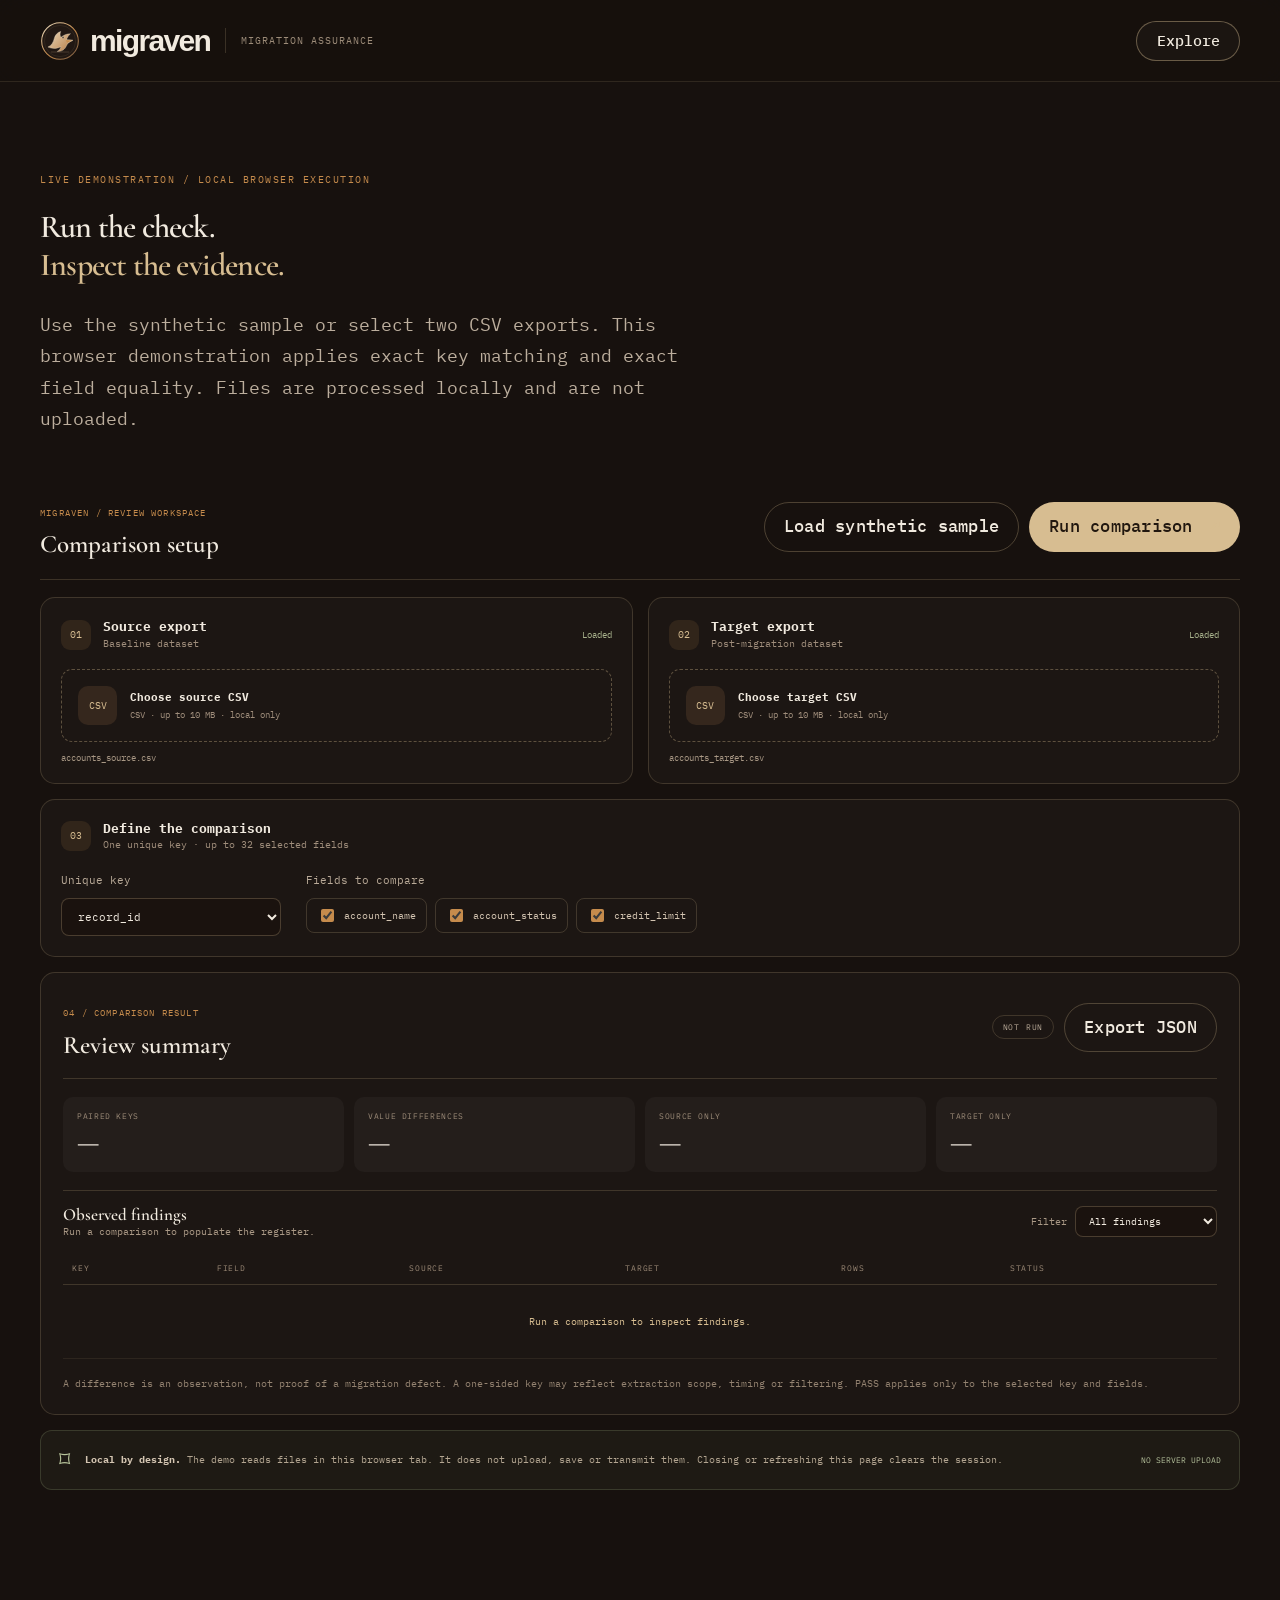
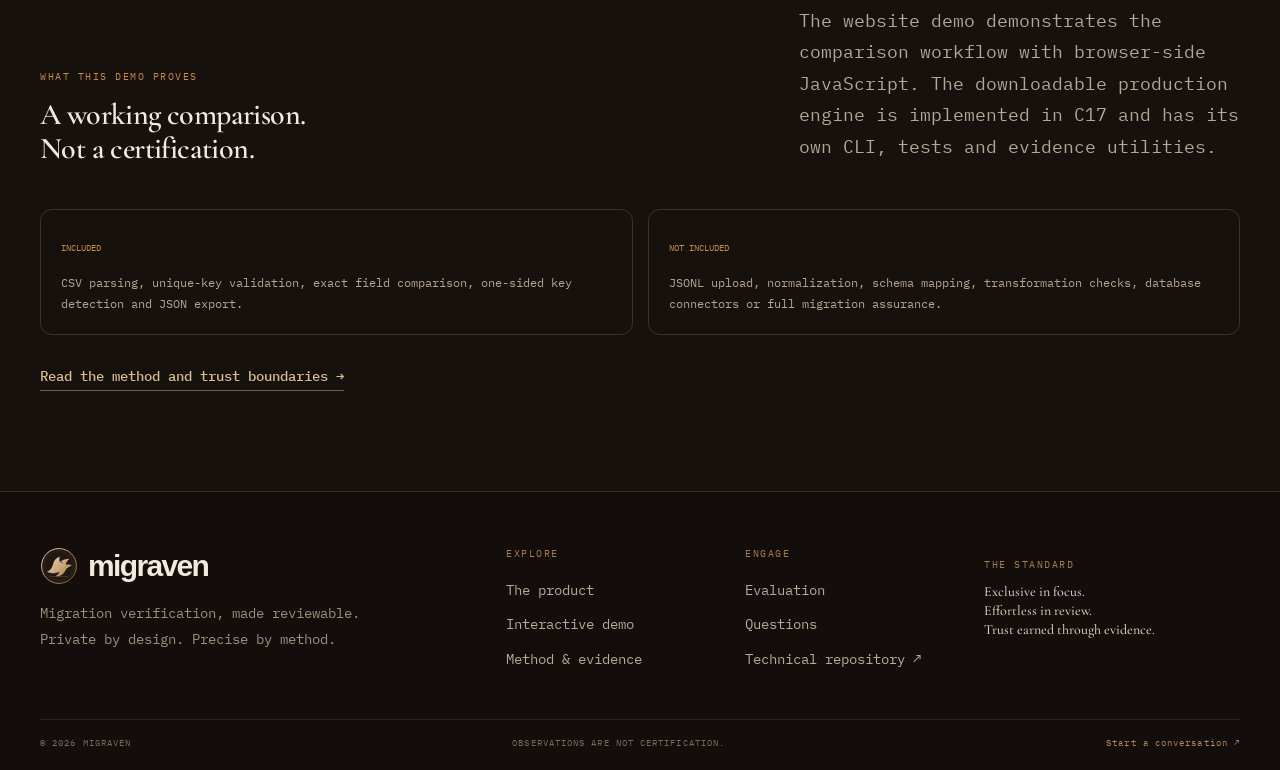
==== commit 851317ea: "Refine Migraven navigation and typography" ====
--- a/website/demo.html
+++ b/website/demo.html
@@ -1,6 +1,6 @@
 <!doctype html>
 <html lang="en"><head><meta charset="utf-8"><meta name="viewport" content="width=device-width,initial-scale=1"><meta name="theme-color" content="#17110e"><meta name="description" content="Run a local browser-side comparison of synthetic or selected CSV exports with Migraven."><title>Live demo — Migraven</title><link rel="icon" href="assets/mark.svg" type="image/svg+xml"><link rel="preconnect" href="https://fonts.googleapis.com"><link rel="preconnect" href="https://fonts.gstatic.com" crossorigin><link href="https://fonts.googleapis.com/css2?family=IBM+Plex+Mono:wght@400;500;600&family=Syncopate:wght@700&family=Cormorant+Garamond:wght@500;600;700&display=swap" rel="stylesheet"><link rel="stylesheet" href="assets/site.css"><script defer src="assets/site.js"></script></head><body>
-<header class="site-header"><a class="brand" href="index.html" aria-label="Migraven home"><img src="assets/mark.svg" alt=""><span class="brand-word">migraven</span><span class="brand-divider"></span><span class="brand-caption">MIGRATION ASSURANCE</span></a><button class="menu-toggle" aria-expanded="false" aria-controls="site-nav" aria-label="Open navigation menu">Menu</button><nav id="site-nav" class="site-nav"><a  href="index.html">Overview</a><a  href="product.html">Product</a><a aria-current="page" href="demo.html">Live demo</a><a  href="method.html">Method</a><a  href="evaluation.html">Evaluation</a><a  href="faq.html">FAQ</a><a class="nav-cta" href="evaluation.html">Discuss an evaluation <span>↗</span></a></nav></header>
+<header class="site-header"><a class="brand" href="index.html" aria-label="Migraven home"><img src="assets/mark.svg" alt=""><span class="brand-word">migraven</span><span class="brand-divider"></span><span class="brand-caption">MIGRATION ASSURANCE</span></a><button class="menu-toggle" aria-expanded="false" aria-controls="site-nav" aria-label="Open navigation menu"><span class="menu-toggle-label">Explore</span><span class="menu-toggle-icon" aria-hidden="true"><i></i><i></i></span></button><nav id="site-nav" class="site-nav" aria-label="Main navigation"><div class="menu-topline"><span>INDEX / MIGRAVEN</span><span>SELECT A DESTINATION</span></div><div class="menu-links"><a class="brand" href="index.html" aria-label="Migraven home"><img src="assets/mark.svg" alt=""><span class="brand-word">migraven</span><span class="brand-divider"></span><span class="brand-caption">MIGRATION ASSURANCE</span></a><a  href="index.html">Overview</a><a  href="product.html">Product</a><a aria-current="page" href="demo.html">Live demo</a><a  href="method.html">Method</a><a  href="evaluation.html">Evaluation</a><a  href="faq.html">FAQ</a><a class="text-link" href="method.html">Read the method and trust boundaries →</a><a class="brand footer-brand" href="index.html"><img src="assets/mark.svg" alt=""><span class="brand-word">migraven</span></a><a href="product.html">The product</a><a href="demo.html">Interactive demo</a><a href="method.html">Method & evidence</a><a href="evaluation.html">Evaluation</a><a href="faq.html">Questions</a><a href="https://github.com/DT-09/Migraven">Technical repository ↗</a><a href="evaluation.html">Start a conversation ↗</a></div><div class="menu-bottom"><span>LOCAL-FIRST MIGRATION ASSURANCE</span><a class="nav-cta" href="evaluation.html">Discuss an evaluation <span>↗</span></a></div></nav></header>
 <main><section class="page-hero wrap page-hero-compact"><span class="eyebrow">LIVE DEMONSTRATION / LOCAL BROWSER EXECUTION</span><h1>Run the check.<br><span>Inspect the evidence.</span></h1><p>Use the synthetic sample or select two CSV exports. This browser demonstration applies exact key matching and exact field equality. Files are processed locally and are not uploaded.</p></section>
 <section class="wrap demo-workspace" data-demo><div class="demo-toolbar"><div><span class="workspace-label">MIGRAVEN / REVIEW WORKSPACE</span><h2>Comparison setup</h2></div><div class="workspace-actions"><button class="button button-outline" type="button" data-load-sample>Load synthetic sample</button><button class="button button-primary" type="button" data-run-demo>Run comparison <span>↗</span></button></div></div>
 <div class="input-grid"><article class="input-panel"><div class="input-panel-head"><span class="step-number">01</span><div><b>Source export</b><small>Baseline dataset</small></div><span class="file-status" data-source-status>Sample loaded</span></div><label class="file-drop"><span class="file-icon">CSV</span><span><b>Choose source CSV</b><small>CSV · up to 10 MB · local only</small></span><input type="file" accept=".csv,text/csv" data-source-file></label><div class="file-name" data-source-name>accounts_source.csv</div></article>
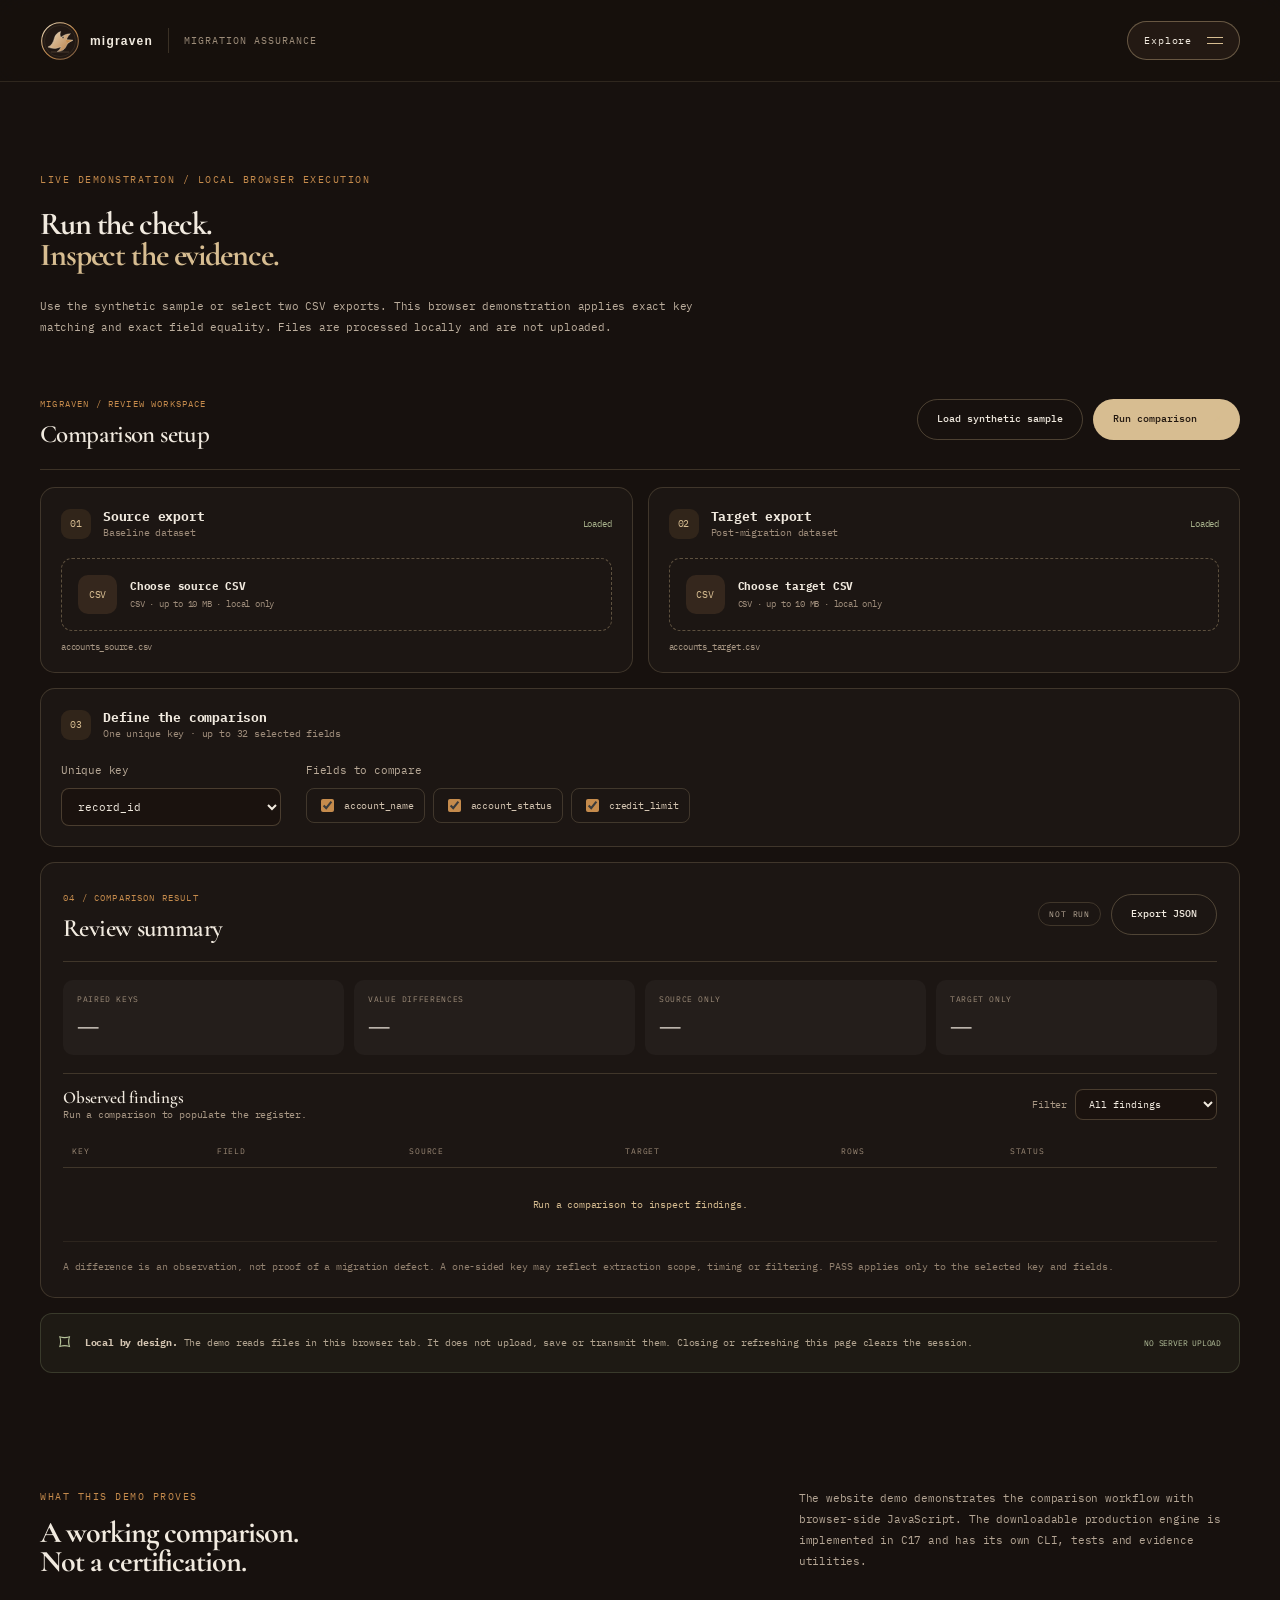
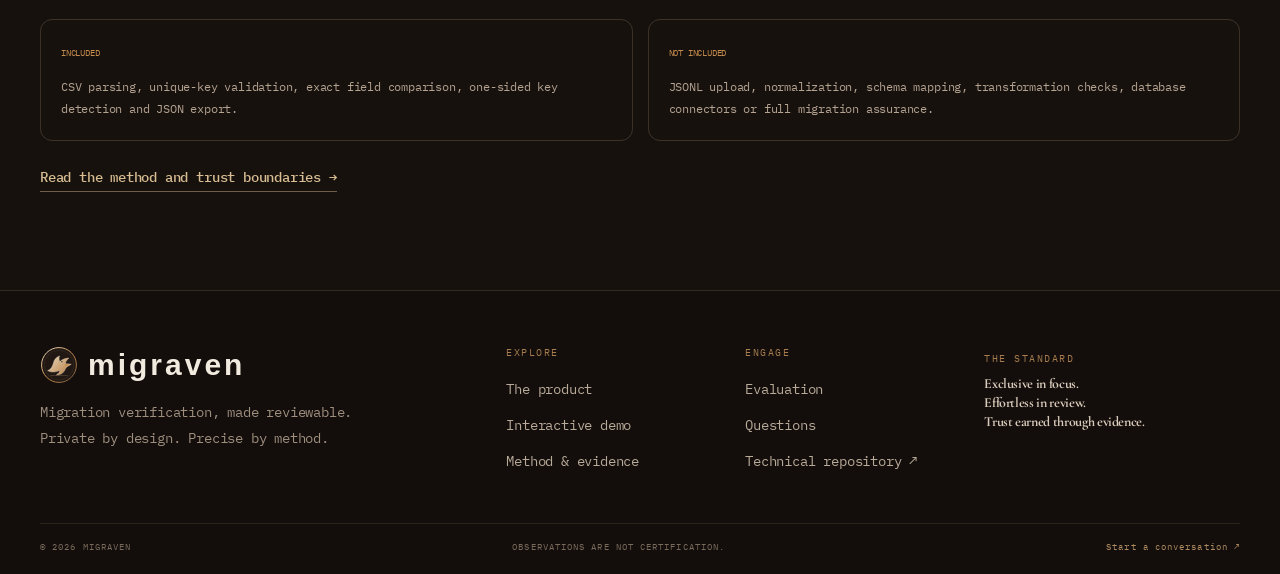
==== commit c91ac11b: "Rebuild clean navigation menu across all pages" ====
--- a/website/demo.html
+++ b/website/demo.html
@@ -1,6 +1,20 @@
 <!doctype html>
 <html lang="en"><head><meta charset="utf-8"><meta name="viewport" content="width=device-width,initial-scale=1"><meta name="theme-color" content="#17110e"><meta name="description" content="Run a local browser-side comparison of synthetic or selected CSV exports with Migraven."><title>Live demo — Migraven</title><link rel="icon" href="assets/mark.svg" type="image/svg+xml"><link rel="preconnect" href="https://fonts.googleapis.com"><link rel="preconnect" href="https://fonts.gstatic.com" crossorigin><link href="https://fonts.googleapis.com/css2?family=IBM+Plex+Mono:wght@400;500;600&family=Syncopate:wght@700&family=Cormorant+Garamond:wght@500;600;700&display=swap" rel="stylesheet"><link rel="stylesheet" href="assets/site.css"><script defer src="assets/site.js"></script></head><body>
-<header class="site-header"><a class="brand" href="index.html" aria-label="Migraven home"><img src="assets/mark.svg" alt=""><span class="brand-word">migraven</span><span class="brand-divider"></span><span class="brand-caption">MIGRATION ASSURANCE</span></a><button class="menu-toggle" aria-expanded="false" aria-controls="site-nav" aria-label="Open navigation menu"><span class="menu-toggle-label">Explore</span><span class="menu-toggle-icon" aria-hidden="true"><i></i><i></i></span></button><nav id="site-nav" class="site-nav" aria-label="Main navigation"><div class="menu-topline"><span>INDEX / MIGRAVEN</span><span>SELECT A DESTINATION</span></div><div class="menu-links"><a class="brand" href="index.html" aria-label="Migraven home"><img src="assets/mark.svg" alt=""><span class="brand-word">migraven</span><span class="brand-divider"></span><span class="brand-caption">MIGRATION ASSURANCE</span></a><a  href="index.html">Overview</a><a  href="product.html">Product</a><a aria-current="page" href="demo.html">Live demo</a><a  href="method.html">Method</a><a  href="evaluation.html">Evaluation</a><a  href="faq.html">FAQ</a><a class="text-link" href="method.html">Read the method and trust boundaries →</a><a class="brand footer-brand" href="index.html"><img src="assets/mark.svg" alt=""><span class="brand-word">migraven</span></a><a href="product.html">The product</a><a href="demo.html">Interactive demo</a><a href="method.html">Method & evidence</a><a href="evaluation.html">Evaluation</a><a href="faq.html">Questions</a><a href="https://github.com/DT-09/Migraven">Technical repository ↗</a><a href="evaluation.html">Start a conversation ↗</a></div><div class="menu-bottom"><span>LOCAL-FIRST MIGRATION ASSURANCE</span><a class="nav-cta" href="evaluation.html">Discuss an evaluation <span>↗</span></a></div></nav></header>
+<header class="site-header">
+<a class="brand" href="index.html" aria-label="Migraven home"><img src="assets/mark.svg" alt=""><span class="brand-word">migraven</span><span class="brand-divider"></span><span class="brand-caption">MIGRATION ASSURANCE</span></a>
+<button class="menu-toggle" type="button" aria-expanded="false" aria-controls="site-nav" aria-label="Open navigation menu"><span class="menu-toggle-label">Explore</span><span class="menu-toggle-icon" aria-hidden="true"><i></i><i></i></span></button>
+<nav id="site-nav" class="site-nav" aria-label="Main navigation">
+<div class="menu-topline"><span>THE MIGRAVEN INDEX</span><span>DESTINATIONS / 06</span></div>
+<div class="menu-links">
+<a class="menu-link" href="index.html" data-page="index.html"><span class="menu-link-index">01</span><span class="menu-link-name">Overview</span><span class="menu-link-arrow">↗</span></a>
+<a class="menu-link" href="product.html" data-page="product.html"><span class="menu-link-index">02</span><span class="menu-link-name">Product</span><span class="menu-link-arrow">↗</span></a>
+<a class="menu-link" href="demo.html" data-page="demo.html"><span class="menu-link-index">03</span><span class="menu-link-name">Live demonstration</span><span class="menu-link-arrow">↗</span></a>
+<a class="menu-link" href="method.html" data-page="method.html"><span class="menu-link-index">04</span><span class="menu-link-name">Method & evidence</span><span class="menu-link-arrow">↗</span></a>
+<a class="menu-link" href="evaluation.html" data-page="evaluation.html"><span class="menu-link-index">05</span><span class="menu-link-name">Evaluation</span><span class="menu-link-arrow">↗</span></a>
+<a class="menu-link" href="faq.html" data-page="faq.html"><span class="menu-link-index">06</span><span class="menu-link-name">Questions</span><span class="menu-link-arrow">↗</span></a>
+</div>
+<div class="menu-bottom"><div class="menu-bottom-copy"><span>FOR MIGRATION DELIVERY TEAMS</span><strong>Make the evidence reviewable.</strong></div><a class="menu-cta" href="evaluation.html">Discuss an evaluation <span>→</span></a></div>
+</nav></header>
 <main><section class="page-hero wrap page-hero-compact"><span class="eyebrow">LIVE DEMONSTRATION / LOCAL BROWSER EXECUTION</span><h1>Run the check.<br><span>Inspect the evidence.</span></h1><p>Use the synthetic sample or select two CSV exports. This browser demonstration applies exact key matching and exact field equality. Files are processed locally and are not uploaded.</p></section>
 <section class="wrap demo-workspace" data-demo><div class="demo-toolbar"><div><span class="workspace-label">MIGRAVEN / REVIEW WORKSPACE</span><h2>Comparison setup</h2></div><div class="workspace-actions"><button class="button button-outline" type="button" data-load-sample>Load synthetic sample</button><button class="button button-primary" type="button" data-run-demo>Run comparison <span>↗</span></button></div></div>
 <div class="input-grid"><article class="input-panel"><div class="input-panel-head"><span class="step-number">01</span><div><b>Source export</b><small>Baseline dataset</small></div><span class="file-status" data-source-status>Sample loaded</span></div><label class="file-drop"><span class="file-icon">CSV</span><span><b>Choose source CSV</b><small>CSV · up to 10 MB · local only</small></span><input type="file" accept=".csv,text/csv" data-source-file></label><div class="file-name" data-source-name>accounts_source.csv</div></article>
--- a/website/assets/site.css
+++ b/website/assets/site.css
@@ -104,3 +104,51 @@
  .footer-brand .brand-word{font-size:24px}
 }
 @media(prefers-reduced-motion:reduce){.visual-illustration,.visual-illustration svg,.hero-visual,.mini-report,.flow-card{transition:none!important}}
+
+
+/* MIGRAVEN / EDITORIAL SYSTEM — November 2026 */
+:root{--sans:'IBM Plex Mono',monospace;--mono:'IBM Plex Mono',monospace;--display:'Syncopate',sans-serif;--serif:'Cormorant Garamond',Georgia,serif}
+body{font-family:'IBM Plex Mono',monospace;font-size:13px;line-height:1.85;letter-spacing:-.015em}
+p,li,label,input,textarea,select,button,.site-nav a,.footer-column a,.button,.hero-trust,.eyebrow,.footer-label,.footer-bottom,.hero-kicker,.workflow-rail,.audience-tag,.card-index,.format-meta,.spec-list span,.spec-list em,.status-tag,.evaluation-card-top,.evaluation-card-bottom,.workspace-label,.result-footnote{font-family:'IBM Plex Mono',monospace}
+h1,h2,h3,h4,h5,h6,.statement-inner p,.footer-note p,.audience-symbol,.spec-list b,.integrity-card h3,.faq-section summary{font-family:'Cormorant Garamond',Georgia,serif;font-weight:700;letter-spacing:-.025em}
+.hero-copy h1,.page-hero h1,.section-head h2,.demo-teaser h2,.closing-inner h2,.command-section h2,.dark-section h2,.request-panel h2,.faq-section h2{font-family:'Cormorant Garamond',Georgia,serif;font-weight:700;letter-spacing:-.035em;line-height:.98}
+.brand-word{font-family:'Syncopate',sans-serif;font-weight:700;font-size:12px;letter-spacing:.1em}
+.raven-watermark,.statement-seal{font-family:'Cormorant Garamond',Georgia,serif}
+.demo-teaser h2,.closing-inner h2{font-family:'Cormorant Garamond',Georgia,serif}
+.site-header{height:82px;isolation:isolate}
+.menu-toggle{display:flex;align-items:center;gap:15px;padding:12px 16px;border:1px solid rgba(215,189,145,.38);border-radius:999px;background:rgba(48,35,27,.52);color:var(--ivory);font:10px 'IBM Plex Mono',monospace;letter-spacing:.08em;cursor:pointer;transition:background .25s,border-color .25s}
+.menu-toggle:hover{background:rgba(197,139,76,.15);border-color:var(--champagne)}
+.menu-toggle-icon{display:grid;gap:5px;width:16px}
+.menu-toggle-icon i{display:block;height:1px;background:var(--champagne);transition:transform .25s}
+.menu-toggle[aria-expanded=true] .menu-toggle-icon i:first-child{transform:translateY(3px) rotate(45deg)}
+.menu-toggle[aria-expanded=true] .menu-toggle-icon i:last-child{transform:translateY(-3px) rotate(-45deg)}
+.site-nav{position:absolute;right:max(28px,calc((100vw - 1200px)/2));top:calc(100% + 10px);width:min(440px,calc(100vw - 36px));display:none;align-items:stretch;gap:0;padding:22px;border:1px solid rgba(215,189,145,.28);border-radius:18px;background:rgba(28,20,15,.97);box-shadow:0 24px 70px rgba(0,0,0,.45);backdrop-filter:blur(24px);color:var(--ivory)}
+.site-nav.open{display:grid;animation:menuIn .22s ease both}
+.menu-topline,.menu-bottom{display:flex;justify-content:space-between;align-items:center;gap:15px;color:#927e68;font:8px 'IBM Plex Mono',monospace;letter-spacing:.13em}
+.menu-topline{padding:2px 2px 17px;border-bottom:1px solid var(--line)}
+.menu-links{display:grid;grid-template-columns:1fr 1fr;gap:0 18px;padding:8px 0}
+.menu-links a{padding:13px 3px;border-bottom:1px solid rgba(215,189,145,.1);font:600 21px/1.1 'Cormorant Garamond',Georgia,serif;color:#e9dfd2}
+.menu-links a:hover,.menu-links a[aria-current=page]{color:var(--champagne);transform:translateX(3px)}
+.menu-links a[aria-current=page]{text-decoration:none}
+.menu-bottom{padding-top:16px;border-top:1px solid var(--line);flex-wrap:wrap}
+.menu-bottom .nav-cta{font:9px 'IBM Plex Mono',monospace;padding:10px 13px}
+@keyframes menuIn{from{opacity:0;transform:translateY(-7px) scale(.985)}to{opacity:1;transform:translateY(0) scale(1)}}
+.illustration-grid{grid-template-columns:repeat(4,minmax(0,1fr));gap:14px}
+.illustration-card{position:relative;overflow:hidden;min-width:0;background:linear-gradient(150deg,rgba(255,255,255,.045),rgba(255,255,255,.008));transition:transform .35s,border-color .35s,background .35s}
+.illustration-card:hover{transform:translateY(-7px);border-color:rgba(215,189,145,.55);background:linear-gradient(150deg,rgba(197,139,76,.13),rgba(255,255,255,.015))}
+.illustration-card svg{width:100%;height:auto;display:block;margin:18px 0 13px;overflow:visible}
+.illustration-card .trace-line{stroke-dasharray:4 5;animation:traceFlow 2.6s linear infinite}
+@keyframes traceFlow{to{stroke-dashoffset:-36}}
+.illustration-card h3{font:700 22px/1.05 'Cormorant Garamond',Georgia,serif}
+.illustration-card p{font:10px/1.8 'IBM Plex Mono',monospace}
+.hero-visual,.mini-report,.evaluation-card,.request-panel,.command-card,.integrity-card,.audience-card,.format-card,.deliverable-grid article,.status-grid article,.commercial-grid article{box-shadow:0 20px 55px rgba(0,0,0,.12)}
+.hero-visual{border-radius:28px}
+.button,.nav-cta{font-family:'IBM Plex Mono',monospace}
+.button{letter-spacing:0;font-size:10px}
+.hero-lede,.section-head>p,.page-hero>p,.demo-teaser p,.closing-inner p,.audience-card p,.workflow-step p,.benefit-grid p,.commercial-grid p,.format-card p,.deliverable-grid p,.method-steps p,.status-grid p,.evaluation-steps p,.request-panel>div>p,.faq-section details p{font-family:'IBM Plex Mono',monospace;font-size:11px;line-height:1.9}
+.footer-brand .brand-word{font-family:'Syncopate',sans-serif}
+.reveal{opacity:0;transform:translateY(16px);transition:opacity .65s ease,transform .65s ease}
+.reveal.is-visible{opacity:1;transform:translateY(0)}
+@media(max-width:900px){.illustration-grid{grid-template-columns:repeat(2,minmax(0,1fr))}.site-nav{right:18px}}
+@media(max-width:620px){.site-header{height:70px;padding-inline:18px}.brand-caption,.brand-divider{display:none}.brand img{width:30px;height:30px}.menu-toggle{padding:10px 13px}.site-nav{right:12px;top:calc(100% + 8px);padding:18px}.menu-links{grid-template-columns:1fr 1fr}.menu-links a{font-size:19px}.menu-bottom{align-items:flex-start;flex-direction:column}.illustration-grid{grid-template-columns:1fr}.hero-copy h1,.page-hero h1{font-size:clamp(43px,13vw,62px)}.section-head h2{font-size:42px}}
+@media(prefers-reduced-motion:reduce){*,*::before,*::after{scroll-behavior:auto!important;animation-duration:.01ms!important;animation-iteration-count:1!important;transition-duration:.01ms!important}.reveal{opacity:1;transform:none}}
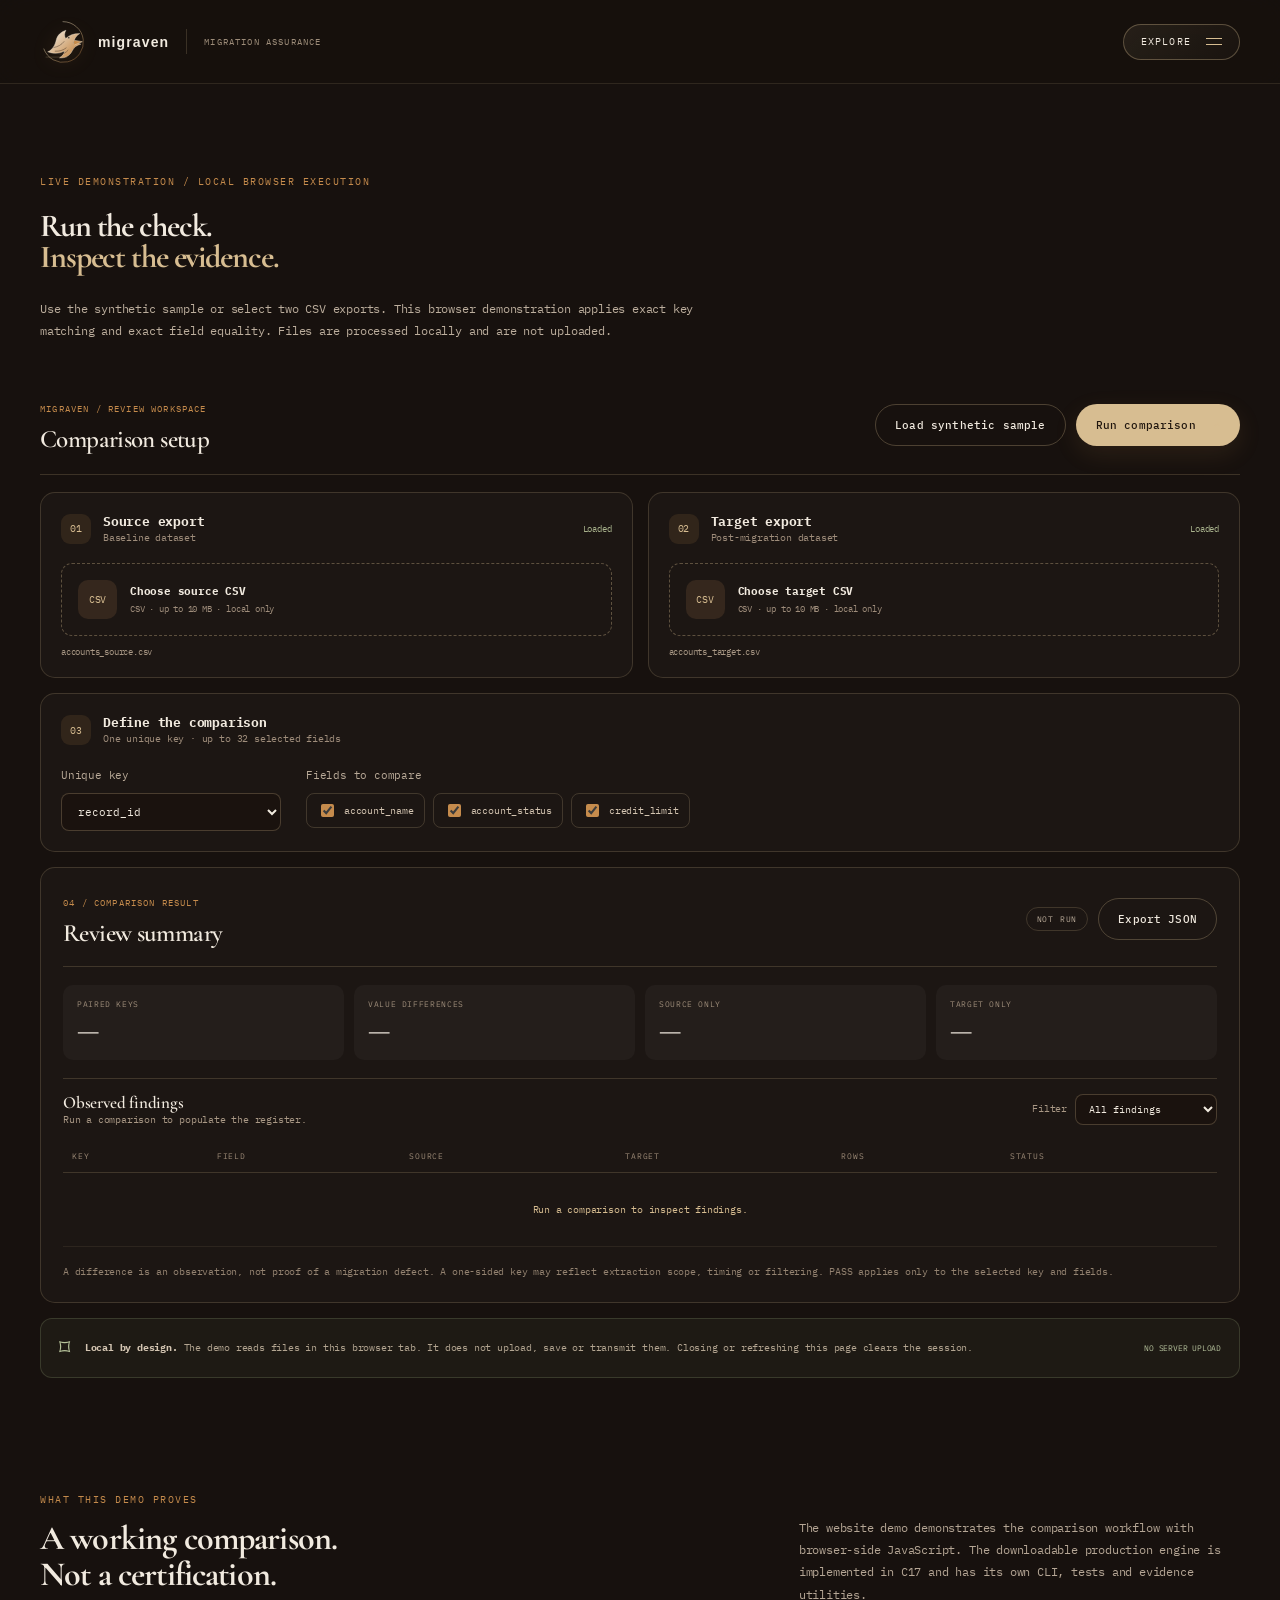
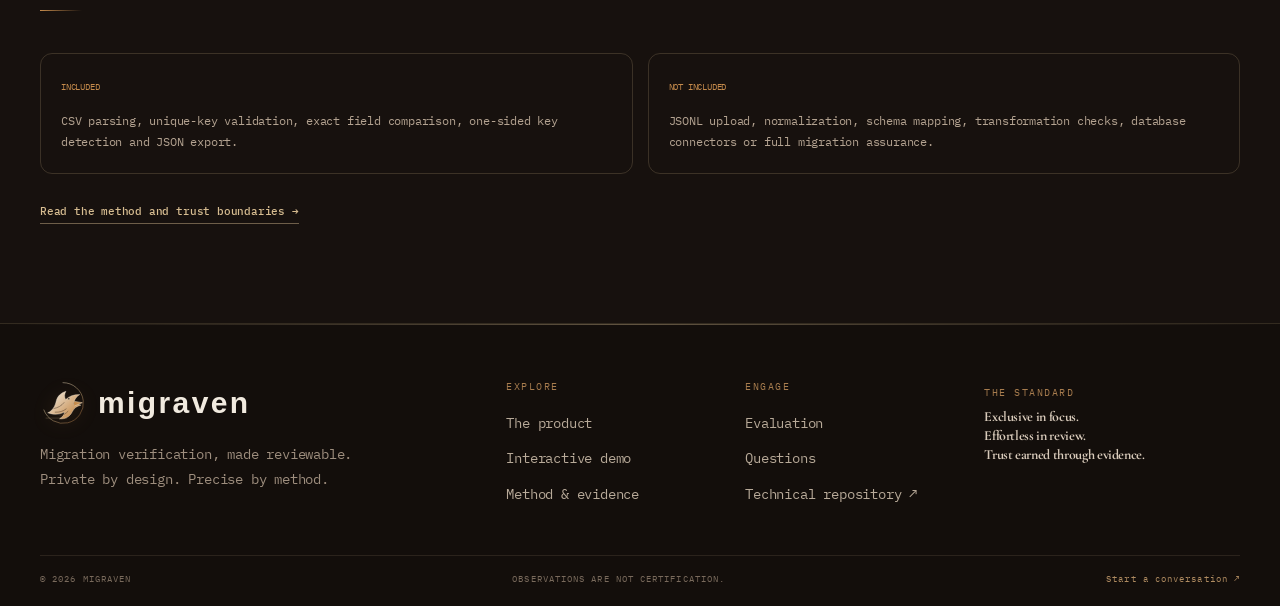
==== commit 5dc7bffe: "Mark active destination in Migraven menu" ====
--- a/website/demo.html
+++ b/website/demo.html
@@ -8,7 +8,7 @@
 <div class="menu-links">
 <a class="menu-link" href="index.html" data-page="index.html"><span class="menu-link-index">01</span><span class="menu-link-name">Overview</span><span class="menu-link-arrow">↗</span></a>
 <a class="menu-link" href="product.html" data-page="product.html"><span class="menu-link-index">02</span><span class="menu-link-name">Product</span><span class="menu-link-arrow">↗</span></a>
-<a class="menu-link" href="demo.html" data-page="demo.html"><span class="menu-link-index">03</span><span class="menu-link-name">Live demonstration</span><span class="menu-link-arrow">↗</span></a>
+<a class="menu-link" href="demo.html" data-page="demo.html" aria-current="page"><span class="menu-link-index">03</span><span class="menu-link-name">Live demonstration</span><span class="menu-link-arrow">↗</span></a>
 <a class="menu-link" href="method.html" data-page="method.html"><span class="menu-link-index">04</span><span class="menu-link-name">Method & evidence</span><span class="menu-link-arrow">↗</span></a>
 <a class="menu-link" href="evaluation.html" data-page="evaluation.html"><span class="menu-link-index">05</span><span class="menu-link-name">Evaluation</span><span class="menu-link-arrow">↗</span></a>
 <a class="menu-link" href="faq.html" data-page="faq.html"><span class="menu-link-index">06</span><span class="menu-link-name">Questions</span><span class="menu-link-arrow">↗</span></a>
--- a/website/assets/site.css
+++ b/website/assets/site.css
@@ -152,3 +152,83 @@
 @media(max-width:900px){.illustration-grid{grid-template-columns:repeat(2,minmax(0,1fr))}.site-nav{right:18px}}
 @media(max-width:620px){.site-header{height:70px;padding-inline:18px}.brand-caption,.brand-divider{display:none}.brand img{width:30px;height:30px}.menu-toggle{padding:10px 13px}.site-nav{right:12px;top:calc(100% + 8px);padding:18px}.menu-links{grid-template-columns:1fr 1fr}.menu-links a{font-size:19px}.menu-bottom{align-items:flex-start;flex-direction:column}.illustration-grid{grid-template-columns:1fr}.hero-copy h1,.page-hero h1{font-size:clamp(43px,13vw,62px)}.section-head h2{font-size:42px}}
 @media(prefers-reduced-motion:reduce){*,*::before,*::after{scroll-behavior:auto!important;animation-duration:.01ms!important;animation-iteration-count:1!important;transition-duration:.01ms!important}.reveal{opacity:1;transform:none}}
+
+
+/* Migraven refinement — clean navigation, refined raven mark, clearer hierarchy */
+:root{--display:'Syncopate',sans-serif;--serif:'Cormorant Garamond',Georgia,serif;--mono:'IBM Plex Mono',monospace}
+body{font-family:var(--mono);font-size:13px;line-height:1.82}
+.brand{gap:12px}
+.brand img{width:46px;height:46px;filter:drop-shadow(0 3px 10px rgba(197,139,76,.12))}
+.brand-word{font-family:'Syncopate',sans-serif;font-size:14px;font-weight:700;letter-spacing:.08em}
+.brand-caption{font:9px/1.3 var(--mono);letter-spacing:.13em}
+.site-header{height:84px;padding-inline:max(28px,calc((100vw - 1200px)/2));}
+.menu-toggle{display:inline-flex;align-items:center;justify-content:center;gap:15px;min-width:112px;padding:12px 17px;border:1px solid rgba(215,189,145,.34);border-radius:999px;background:linear-gradient(135deg,rgba(215,189,145,.09),rgba(255,255,255,.015));color:var(--ivory);font:10px/1 var(--mono);letter-spacing:.12em;text-transform:uppercase;cursor:pointer;transition:background .25s,border-color .25s,transform .25s}
+.menu-toggle:hover,.menu-toggle[aria-expanded=true]{transform:translateY(-1px);background:rgba(197,139,76,.15);border-color:rgba(215,189,145,.7)}
+.menu-toggle-icon{display:grid;gap:5px;width:16px}
+.menu-toggle-icon i{display:block;width:16px;height:1px;background:var(--champagne);transition:transform .25s,opacity .2s}
+.menu-toggle[aria-expanded=true] .menu-toggle-icon i:first-child{transform:translateY(3px) rotate(45deg)}
+.menu-toggle[aria-expanded=true] .menu-toggle-icon i:last-child{transform:translateY(-3px) rotate(-45deg)}
+.site-nav{position:absolute;top:calc(100% + 12px);right:max(28px,calc((100vw - 1200px)/2));width:min(540px,calc(100vw - 36px));display:none;align-items:stretch;gap:0;padding:24px;border:1px solid rgba(215,189,145,.27);border-radius:20px;background:linear-gradient(145deg,rgba(42,30,22,.985),rgba(22,16,12,.985));box-shadow:0 30px 90px rgba(0,0,0,.52),inset 0 1px rgba(255,255,255,.035);backdrop-filter:blur(26px) saturate(135%);color:var(--ivory)}
+.site-nav.open{display:grid;animation:menuReveal .24s cubic-bezier(.2,.7,.2,1) both}
+.menu-topline{display:flex;justify-content:space-between;gap:15px;padding:1px 1px 17px;border-bottom:1px solid var(--line);color:#a48e74;font:8px/1.4 var(--mono);letter-spacing:.16em}
+.menu-links{display:grid;grid-template-columns:1fr 1fr;gap:0 22px;padding:12px 0 18px}
+.menu-link{display:grid;grid-template-columns:25px 1fr 15px;align-items:center;gap:9px;min-height:58px;padding:10px 4px!important;border-bottom:1px solid rgba(215,189,145,.11);color:#e9dfd2;text-decoration:none!important;transition:color .2s,transform .2s,border-color .2s}
+.menu-link:hover,.menu-link[aria-current=page]{color:var(--champagne);transform:translateX(3px);border-bottom-color:rgba(215,189,145,.35)}
+.menu-link-index{color:#9a7955;font:9px var(--mono);letter-spacing:.08em}
+.menu-link-name{font:700 21px/1.02 var(--serif);letter-spacing:-.015em}
+.menu-link-arrow{justify-self:end;color:#947b60;font:11px var(--mono);transition:transform .2s,color .2s}
+.menu-link:hover .menu-link-arrow{transform:translate(2px,-2px);color:var(--champagne)}
+.menu-bottom{display:flex;justify-content:space-between;align-items:center;gap:18px;padding-top:18px;border-top:1px solid var(--line)}
+.menu-bottom-copy{display:grid;gap:6px}
+.menu-bottom-copy span{color:#9a7955;font:8px var(--mono);letter-spacing:.13em}
+.menu-bottom-copy strong{font:700 20px/1 var(--serif);color:var(--ivory)}
+.menu-cta{display:inline-flex;align-items:center;gap:12px;padding:12px 15px;border:1px solid rgba(215,189,145,.48);border-radius:999px;color:var(--ivory);font:9px var(--mono);white-space:nowrap;transition:background .2s,border-color .2s}
+.menu-cta span{color:var(--champagne)}
+.menu-cta:hover{background:rgba(215,189,145,.1);border-color:var(--champagne)}
+@keyframes menuReveal{from{opacity:0;transform:translateY(-8px) scale(.985)}to{opacity:1;transform:translateY(0) scale(1)}}
+.section-head h2,.demo-teaser h2,.closing-inner h2,.page-hero h2,.dark-section h2{font-family:var(--serif);font-weight:700;font-size:34px;line-height:1.06;letter-spacing:-.025em}
+.command-section h2,.request-panel h2,.faq-section h2{font-family:var(--serif);font-weight:700;font-size:34px;line-height:1.06}
+.audience-card h3,.workflow-step h3,.benefit-grid h3,.commercial-grid h3,.format-card h3,.deliverable-grid h3,.method-steps h3,.status-grid h3,.evaluation-steps h3,.illustration-card h3{font-family:var(--serif);font-weight:700;font-size:26px;line-height:1.08}
+.faq-section summary{font-family:var(--serif);font-weight:700;font-size:19px}
+.body,.hero-lede,.page-hero>p,.section-head>p,.demo-teaser p,.closing-inner p,.audience-card p,.workflow-step p,.benefit-grid p,.commercial-grid p,.format-card p,.deliverable-grid p,.method-steps p,.status-grid p,.evaluation-steps p,.request-panel>div>p,.faq-section details p{font-family:var(--mono);font-size:12px;line-height:1.85}
+.button{font:500 11px/1.3 var(--mono);letter-spacing:.015em}
+.text-link{font:500 11px/1.4 var(--mono)}
+.footer-brand .brand-word{font-family:'Syncopate',sans-serif}
+.statement-seal,.raven-watermark{font-family:var(--serif)}
+@media(max-width:900px){.site-header{padding-inline:22px}.brand img{width:42px;height:42px}.site-nav{right:22px}}
+@media(max-width:760px){
+ .site-header{height:74px;padding-inline:18px}
+ .brand img{width:36px;height:36px}
+ .brand-word{font-size:12px}
+ .brand-caption,.brand-divider{display:none}
+ .menu-toggle{min-width:98px;padding:11px 13px}
+ .site-nav{top:calc(100% + 8px);right:12px;width:min(500px,calc(100vw - 24px));padding:18px}
+ .menu-links{gap:0 14px}
+ .menu-link{min-height:54px}
+ .menu-link-name{font-size:19px}
+ .menu-bottom{align-items:flex-start;flex-direction:column}
+ .menu-cta{width:100%;justify-content:space-between}
+ .section-head h2,.demo-teaser h2,.closing-inner h2,.page-hero h2,.dark-section h2,.command-section h2,.request-panel h2,.faq-section h2{font-size:31px}
+ .audience-card h3,.workflow-step h3,.benefit-grid h3,.commercial-grid h3,.format-card h3,.deliverable-grid h3,.method-steps h3,.status-grid h3,.evaluation-steps h3,.illustration-card h3{font-size:24px}
+}
+@media(max-width:420px){.menu-links{grid-template-columns:1fr}.menu-link{min-height:48px}.menu-link-name{font-size:20px}.menu-topline{font-size:7px}}
+@media(prefers-reduced-motion:reduce){.site-nav.open{animation:none}.menu-toggle,.menu-link,.menu-cta{transition:none}}
+
+
+/* Final brand rule: Syncopate belongs to the Migraven wordmark only */
+:root{--display:var(--serif)}
+.brand-word,.footer-brand .brand-word{font-family:'Syncopate',sans-serif}
+.menu-link[aria-current=page] .menu-link-index{color:var(--champagne)}
+.menu-link[aria-current=page] .menu-link-name{color:var(--champagne)}
+.hero{position:relative}
+.hero:before{content:"";position:absolute;z-index:-1;left:50%;top:0;width:min(900px,95vw);height:540px;transform:translateX(-50%);pointer-events:none;background:radial-gradient(ellipse at 70% 22%,rgba(197,139,76,.09),transparent 57%),radial-gradient(ellipse at 18% 70%,rgba(215,189,145,.045),transparent 55%)}
+.section-head{position:relative}
+.section-head>div{position:relative}
+.section-head>div:after{content:"";display:block;width:42px;height:1px;margin-top:17px;background:linear-gradient(90deg,var(--amber),transparent)}
+.section-head h2{max-width:720px}
+.illustration-section .section-head>div:after{background:linear-gradient(90deg,var(--champagne),transparent)}
+.button-primary{box-shadow:0 8px 24px rgba(197,139,76,.12)}
+.button-primary:hover{box-shadow:0 12px 30px rgba(197,139,76,.2)}
+.site-footer{position:relative}
+.site-footer:before{content:"";display:block;height:1px;background:linear-gradient(90deg,transparent,rgba(215,189,145,.4),transparent)}
+@media(max-width:760px){.hero:before{height:430px}.section-head>div:after{margin-top:12px}}
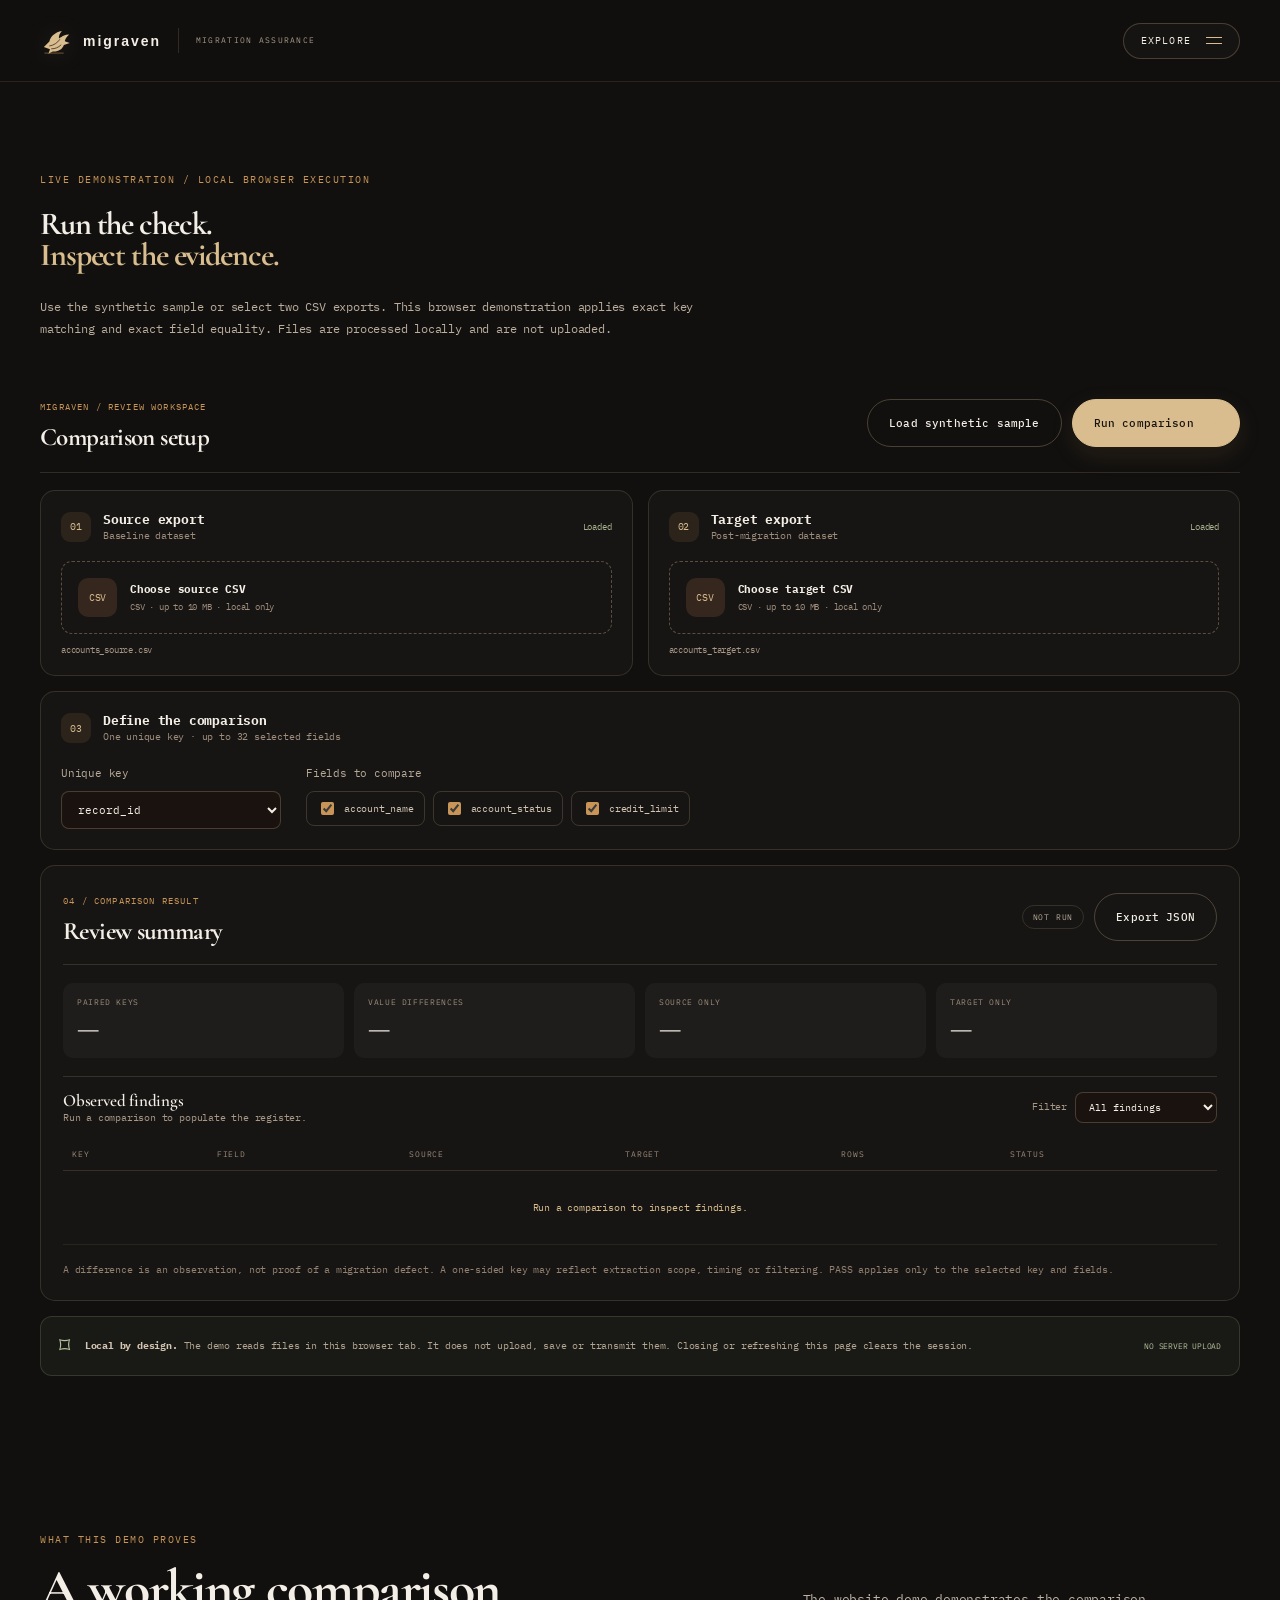
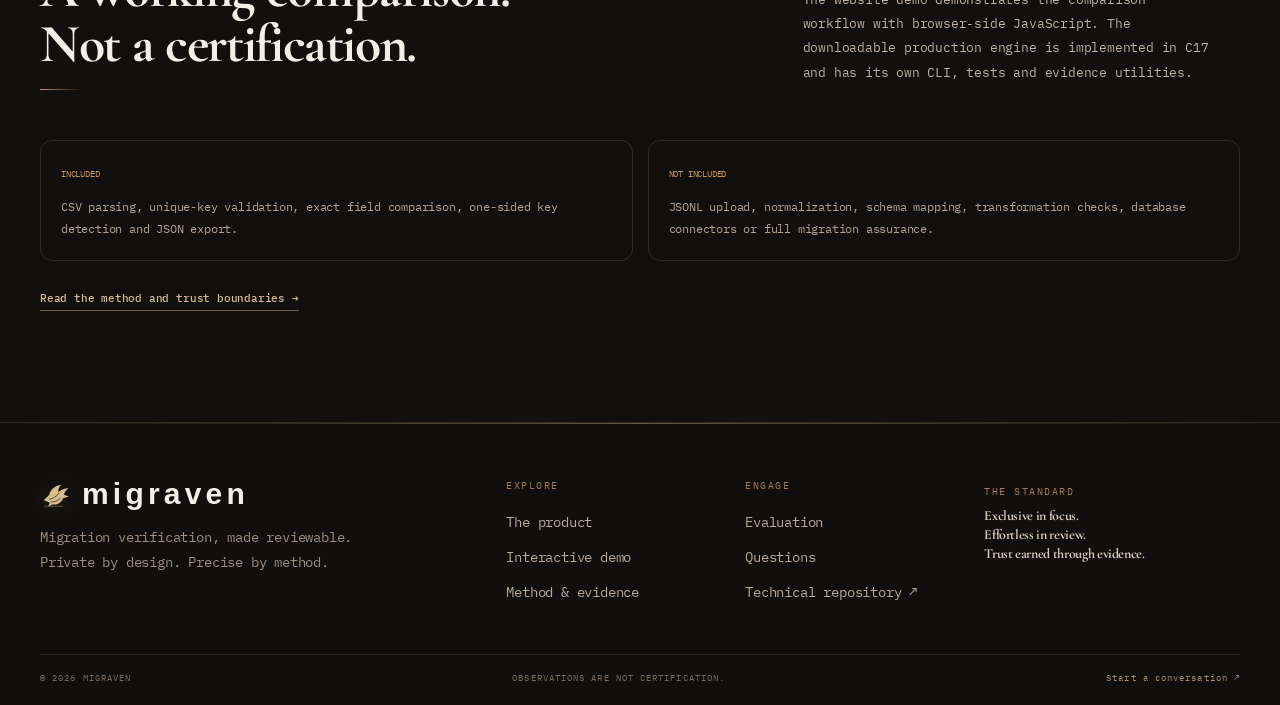
==== commit c8aaf281: "Standardize Migraven typography and page metadata" ====
--- a/website/demo.html
+++ b/website/demo.html
@@ -1,5 +1,5 @@
 <!doctype html>
-<html lang="en"><head><meta charset="utf-8"><meta name="viewport" content="width=device-width,initial-scale=1"><meta name="theme-color" content="#17110e"><meta name="description" content="Run a local browser-side comparison of synthetic or selected CSV exports with Migraven."><title>Live demo — Migraven</title><link rel="icon" href="assets/mark.svg" type="image/svg+xml"><link rel="preconnect" href="https://fonts.googleapis.com"><link rel="preconnect" href="https://fonts.gstatic.com" crossorigin><link href="https://fonts.googleapis.com/css2?family=IBM+Plex+Mono:wght@400;500;600&family=Syncopate:wght@700&family=Cormorant+Garamond:wght@500;600;700&display=swap" rel="stylesheet"><link rel="stylesheet" href="assets/site.css"><script defer src="assets/site.js"></script></head><body>
+<html lang="en"><head><meta charset="utf-8"><meta name="viewport" content="width=device-width,initial-scale=1"><meta name="theme-color" content="#11100f"><meta name="description" content="Run a local browser-side comparison of synthetic or selected CSV exports with Migraven."><title>Live demo — Migraven</title><link rel="icon" href="assets/mark.svg" type="image/svg+xml"><link rel="preconnect" href="https://fonts.googleapis.com"><link rel="preconnect" href="https://fonts.gstatic.com" crossorigin><link href="https://fonts.googleapis.com/css2?family=Manrope:wght@400;500;600;700;800&family=IBM+Plex+Mono:wght@400;500;600&family=Cormorant+Garamond:wght@500;600;700&family=Syncopate:wght@700&display=swap" rel="stylesheet"><link rel="stylesheet" href="assets/site.css"><script defer src="assets/site.js"></script></head><body>
 <header class="site-header">
 <a class="brand" href="index.html" aria-label="Migraven home"><img src="assets/mark.svg" alt=""><span class="brand-word">migraven</span><span class="brand-divider"></span><span class="brand-caption">MIGRATION ASSURANCE</span></a>
 <button class="menu-toggle" type="button" aria-expanded="false" aria-controls="site-nav" aria-label="Open navigation menu"><span class="menu-toggle-label">Explore</span><span class="menu-toggle-icon" aria-hidden="true"><i></i><i></i></span></button>
--- a/website/assets/site.css
+++ b/website/assets/site.css
@@ -232,3 +232,54 @@
 .site-footer{position:relative}
 .site-footer:before{content:"";display:block;height:1px;background:linear-gradient(90deg,transparent,rgba(215,189,145,.4),transparent)}
 @media(max-width:760px){.hero:before{height:430px}.section-head>div:after{margin-top:12px}}
+
+
+/* Heading weight consistency */
+.hero-copy h1,.page-hero h1,.section-head h2,.demo-teaser h2,.closing-inner h2,.page-hero h2,.dark-section h2,.command-section h2,.request-panel h2,.faq-section h2,.demo-toolbar h2,.results-head h2{font-family:var(--serif);font-weight:700}
+
+/* Migraven / visual system refinement */
+:root{--espresso:#11100f;--espresso-2:#191715;--walnut:#24211d;--mocha:#383129;--ivory:#f4efe6;--paper:#e8e0d4;--champagne:#d9bd8e;--amber:#c89557;--taupe:#a99a88;--muted:#bdb2a4;--line:rgba(217,189,142,.16)}
+body{background:#11100f;color:var(--ivory)}
+.site-header{height:82px;background:rgba(17,16,15,.84);border-bottom-color:rgba(217,189,142,.12)}
+.brand{gap:12px}.brand img{width:31px;height:31px;filter:drop-shadow(0 2px 12px rgba(217,189,142,.12))}.brand-word{font-size:14px;letter-spacing:.14em}.brand-caption{font-size:8px;letter-spacing:.16em}
+.menu-toggle{border-color:rgba(217,189,142,.25);background:rgba(255,255,255,.025)}
+.hero{padding-top:68px;padding-bottom:38px}
+.hero:before{width:1100px;height:650px;top:-35px;background:radial-gradient(ellipse at 78% 30%,rgba(200,149,87,.14),transparent 48%),radial-gradient(ellipse at 12% 68%,rgba(217,189,142,.06),transparent 50%)}
+.hero-kicker{font-size:9px;letter-spacing:.17em}
+.hero-grid{grid-template-columns:1.02fr .98fr;gap:clamp(42px,6vw,88px);padding:58px 0 66px}
+.hero-copy{max-width:620px}.hero-copy .eyebrow{font-size:9px;letter-spacing:.19em}
+.hero-copy h1{font-size:clamp(54px,6.1vw,82px);line-height:.99;letter-spacing:-.045em;margin:23px 0 26px;max-width:700px}
+.hero-copy h1 span{display:inline-block;color:#d9bd8e;max-width:650px}
+.hero-lede{max-width:510px;font:400 14px/1.9 var(--sans);color:#c5b9aa}
+.hero-actions{margin-top:34px;gap:12px}.button{min-height:48px;padding:14px 21px;font-size:11px}
+.button-primary{background:var(--champagne);color:#18130e;border-color:var(--champagne)}.button-quiet{border-color:rgba(217,189,142,.22);background:rgba(255,255,255,.025)}
+.hero-trust{margin-top:35px;gap:12px;font-size:9px;letter-spacing:.035em;color:#a99d8e}.hero-trust .trust-mark{background:rgba(217,189,142,.12);color:var(--champagne)}
+.hero-visual{min-height:540px;padding:28px 30px 22px;border-radius:5px;background:linear-gradient(145deg,#211d18 0%,#171513 65%,#141311 100%);border-color:rgba(217,189,142,.2);box-shadow:0 35px 90px rgba(0,0,0,.32)}
+.hero-visual:before{content:"";position:absolute;inset:0;pointer-events:none;opacity:.18;background-image:linear-gradient(rgba(217,189,142,.09) 1px,transparent 1px),linear-gradient(90deg,rgba(217,189,142,.09) 1px,transparent 1px);background-size:36px 36px;mask-image:linear-gradient(135deg,black,transparent 75%)}
+.visual-head,.visual-foot{position:relative;z-index:1}.flow-card{position:relative;z-index:1;border-radius:4px;background:rgba(25,22,19,.92);border-color:rgba(217,189,142,.2)}.flow-card-top{border-bottom-color:rgba(217,189,142,.13)}.flow-bridge{position:relative;z-index:1}.visual-result{position:relative;z-index:1;border-radius:4px;background:rgba(217,189,142,.08);border-color:rgba(217,189,142,.24)}.raven-watermark{font-size:180px;right:8px;bottom:35px;color:rgba(217,189,142,.035)}
+.hero-bottomline{padding-top:17px;border-top-color:rgba(217,189,142,.15);font-size:8px;letter-spacing:.12em}
+.statement-band{background:#191714;border-top:1px solid rgba(217,189,142,.1);border-bottom:1px solid rgba(217,189,142,.1)}
+.statement-inner{grid-template-columns:190px 1fr 60px;padding:38px 0}.statement-inner p{font-size:clamp(22px,2.5vw,30px);line-height:1.28}
+.section{padding-top:112px;padding-bottom:112px}.section-head{gap:clamp(40px,7vw,100px);margin-bottom:50px}
+.section-head h2,.demo-teaser h2,.closing-inner h2,.page-hero h2,.dark-section h2{font-size:clamp(39px,4.2vw,54px);line-height:1.03}
+.section-head>p{max-width:410px;font:400 13px/1.85 var(--sans);color:#bdb2a4}
+.audience-card,.commercial-grid article,.illustration-card{border-radius:4px}.audience-card{background:linear-gradient(145deg,rgba(255,255,255,.035),rgba(255,255,255,.012))}
+.audience-card h3,.workflow-step h3,.benefit-grid h3,.commercial-grid h3,.illustration-card h3{font-size:27px}
+.audience-card p,.workflow-step p,.benefit-grid p,.commercial-grid p,.illustration-card p{font:400 12px/1.85 var(--sans);color:#b9ad9f}
+.workflow-step{border-top-color:rgba(217,189,142,.23)}.benefit-grid article{border-color:rgba(217,189,142,.17)}
+.demo-teaser{background:#1c1915}.demo-teaser-grid{gap:clamp(50px,8vw,110px)}.demo-teaser p,.closing-inner p{font:400 13px/1.9 var(--sans);color:#c0b5a7}
+.mini-report{border-radius:4px;background:#131210;border-color:rgba(217,189,142,.2)}.commercial-grid article{background:#1b1815;border-color:rgba(217,189,142,.17)}
+.closing-band{background:linear-gradient(110deg,#282118,#171512 72%)}.closing-inner{padding-top:86px;padding-bottom:86px}
+.site-footer{background:#100f0e}.site-footer .brand img{width:30px;height:30px}
+.site-nav{background:rgba(20,18,16,.97);border-color:rgba(217,189,142,.2)}.menu-link-name{font-family:var(--serif);font-size:22px}.menu-link{border-bottom-color:rgba(217,189,142,.1)}.menu-topline,.menu-bottom{border-color:rgba(217,189,142,.15)}
+@media(max-width:1000px){.hero-grid{gap:38px}.hero-copy h1{font-size:clamp(50px,6vw,68px)}.section-head{gap:40px}}
+@media(max-width:760px){
+.site-header{height:72px}.brand img{width:29px;height:29px}.hero{padding-top:42px}
+.hero-grid{grid-template-columns:1fr;gap:38px;padding:38px 0 42px}
+.hero-copy h1{font-size:clamp(45px,11vw,64px);line-height:1.02;margin:19px 0}.hero-lede{font-size:14px}
+.hero-visual{min-height:490px;padding:23px 18px}.hero-bottomline{font-size:7px}
+.statement-inner{grid-template-columns:1fr 42px;padding:28px 0}.statement-inner p{font-size:23px}
+.section{padding-top:78px;padding-bottom:78px}.section-head{gap:17px;margin-bottom:32px}
+.section-head h2,.demo-teaser h2,.closing-inner h2,.page-hero h2,.dark-section h2{font-size:36px}
+.audience-card h3,.workflow-step h3,.benefit-grid h3,.commercial-grid h3,.illustration-card h3{font-size:25px}}
+@media(prefers-reduced-motion:reduce){.hero-visual:before{display:none}}
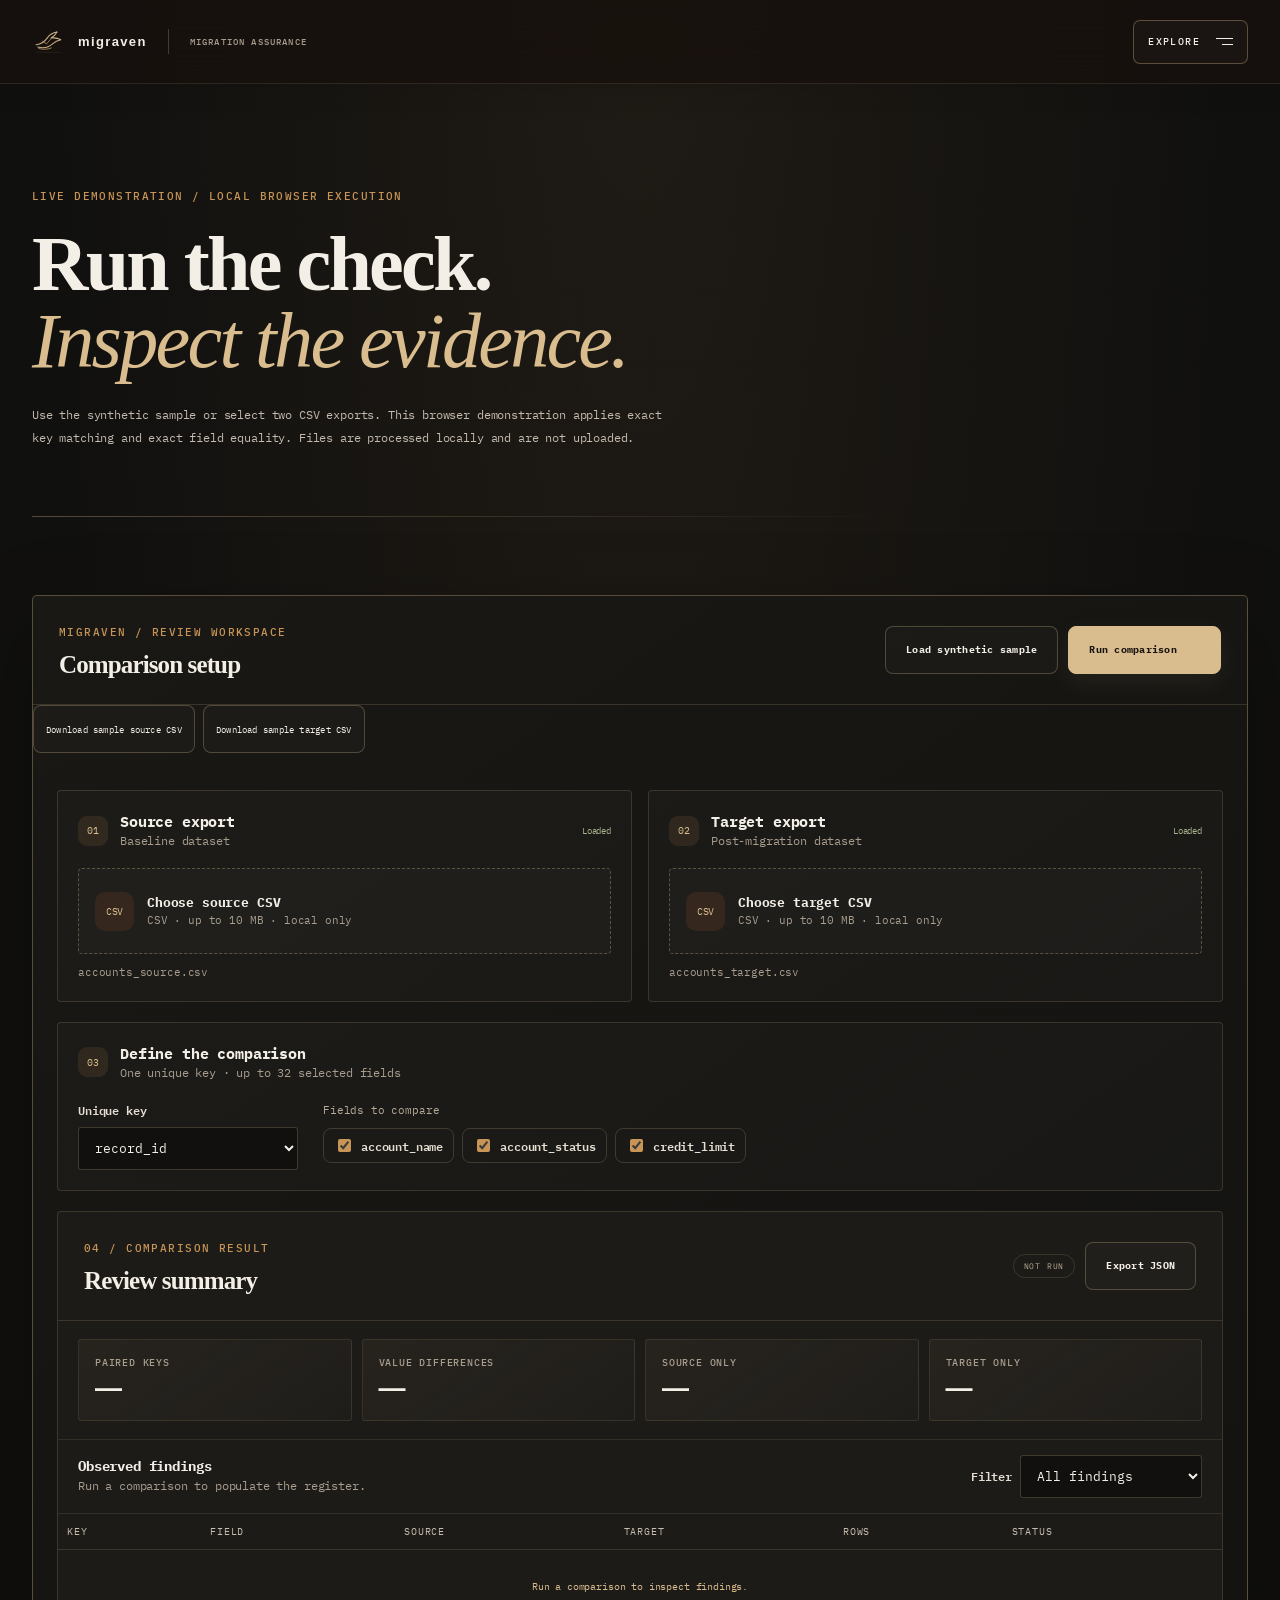
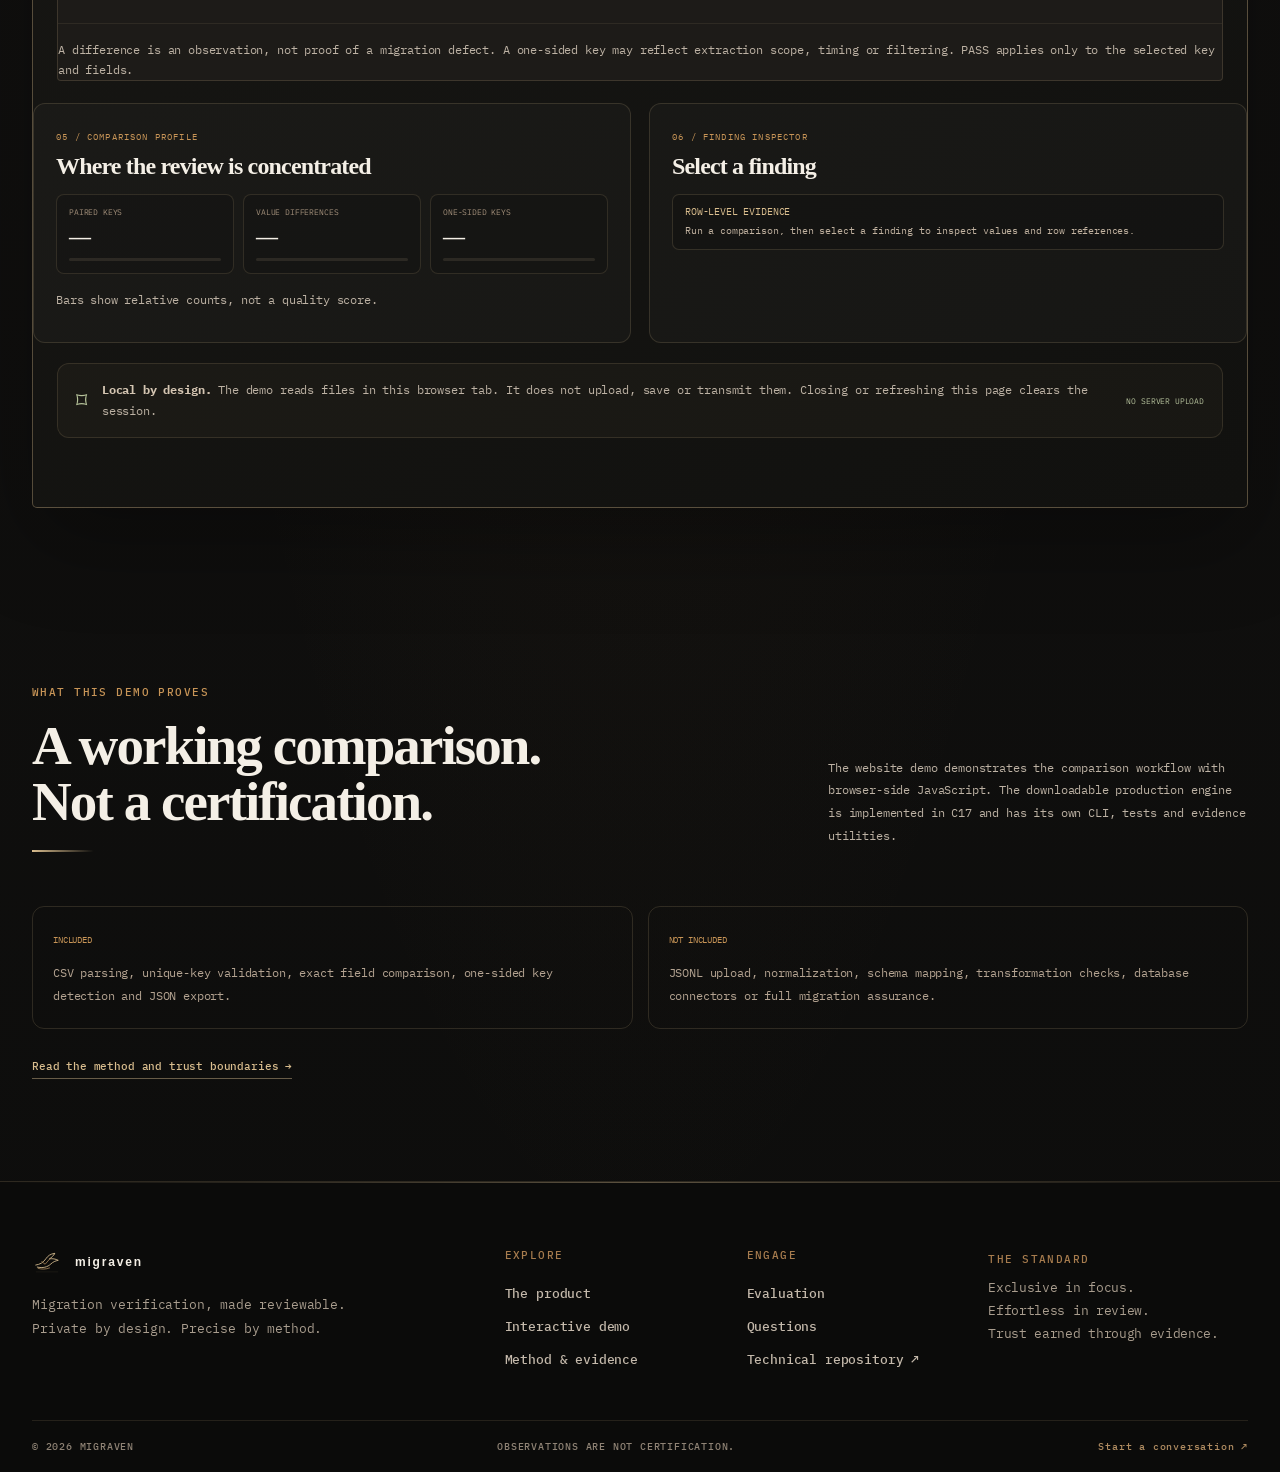
==== commit 4d8f8ac5: "Refine Migraven typography, raven mark and interactive evidence demo" ====
--- a/website/demo.html
+++ b/website/demo.html
@@ -17,10 +17,10 @@
 </nav></header>
 <main><section class="page-hero wrap page-hero-compact"><span class="eyebrow">LIVE DEMONSTRATION / LOCAL BROWSER EXECUTION</span><h1>Run the check.<br><span>Inspect the evidence.</span></h1><p>Use the synthetic sample or select two CSV exports. This browser demonstration applies exact key matching and exact field equality. Files are processed locally and are not uploaded.</p></section>
 <section class="wrap demo-workspace" data-demo><div class="demo-toolbar"><div><span class="workspace-label">MIGRAVEN / REVIEW WORKSPACE</span><h2>Comparison setup</h2></div><div class="workspace-actions"><button class="button button-outline" type="button" data-load-sample>Load synthetic sample</button><button class="button button-primary" type="button" data-run-demo>Run comparison <span>↗</span></button></div></div>
-<div class="input-grid"><article class="input-panel"><div class="input-panel-head"><span class="step-number">01</span><div><b>Source export</b><small>Baseline dataset</small></div><span class="file-status" data-source-status>Sample loaded</span></div><label class="file-drop"><span class="file-icon">CSV</span><span><b>Choose source CSV</b><small>CSV · up to 10 MB · local only</small></span><input type="file" accept=".csv,text/csv" data-source-file></label><div class="file-name" data-source-name>accounts_source.csv</div></article>
+<div class="demo-sample-actions"><button class="button button-outline" type="button" data-download-source>Download sample source CSV</button><button class="button button-outline" type="button" data-download-target>Download sample target CSV</button></div><div class="input-grid"><article class="input-panel"><div class="input-panel-head"><span class="step-number">01</span><div><b>Source export</b><small>Baseline dataset</small></div><span class="file-status" data-source-status>Sample loaded</span></div><label class="file-drop"><span class="file-icon">CSV</span><span><b>Choose source CSV</b><small>CSV · up to 10 MB · local only</small></span><input type="file" accept=".csv,text/csv" data-source-file></label><div class="file-name" data-source-name>accounts_source.csv</div></article>
 <article class="input-panel"><div class="input-panel-head"><span class="step-number">02</span><div><b>Target export</b><small>Post-migration dataset</small></div><span class="file-status" data-target-status>Sample loaded</span></div><label class="file-drop"><span class="file-icon">CSV</span><span><b>Choose target CSV</b><small>CSV · up to 10 MB · local only</small></span><input type="file" accept=".csv,text/csv" data-target-file></label><div class="file-name" data-target-name>accounts_target.csv</div></article></div>
 <div class="config-panel"><div class="config-heading"><span class="step-number">03</span><div><b>Define the comparison</b><small>One unique key · up to 32 selected fields</small></div></div><div class="config-controls"><label>Unique key<select data-key-select aria-label="Unique comparison key"></select></label><div class="field-picker"><span class="field-picker-label">Fields to compare</span><div class="field-options" data-field-options><span class="muted-copy">Load datasets to choose fields.</span></div></div></div><div class="demo-error" data-demo-error role="alert" hidden></div></div>
 <div class="results-panel"><div class="results-head"><div><span class="workspace-label">04 / COMPARISON RESULT</span><h2>Review summary</h2></div><div class="results-actions"><span class="result-status" data-result-status>NOT RUN</span><button type="button" class="button button-outline button-small" data-export disabled>Export JSON</button></div></div><div class="summary-cards"><div><small>PAIRED KEYS</small><b data-stat-paired>—</b></div><div><small>VALUE DIFFERENCES</small><b data-stat-differences>—</b></div><div><small>SOURCE ONLY</small><b data-stat-source>—</b></div><div><small>TARGET ONLY</small><b data-stat-target>—</b></div></div><div class="findings-toolbar"><div><b>Observed findings</b><span data-finding-count>Run a comparison to populate the register.</span></div><label class="filter-label">Filter <select data-filter><option value="all">All findings</option><option value="difference">Value differences</option><option value="source-only">Source only</option><option value="target-only">Target only</option></select></label></div><div class="table-scroll"><table class="findings-table"><thead><tr><th>KEY</th><th>FIELD</th><th>SOURCE</th><th>TARGET</th><th>ROWS</th><th>STATUS</th></tr></thead><tbody data-findings><tr><td colspan="6" class="empty-state">No comparison has been run yet.</td></tr></tbody></table></div><div class="result-footnote">A difference is an observation, not proof of a migration defect. A one-sided key may reflect extraction scope, timing or filtering. PASS applies only to the selected key and fields.</div></div>
-<div class="privacy-strip"><span class="privacy-icon">⌑</span><p><b>Local by design.</b> The demo reads files in this browser tab. It does not upload, save or transmit them. Closing or refreshing this page clears the session.</p><span class="privacy-tag">NO SERVER UPLOAD</span></div></section>
+<div class="demo-inspector"><article class="demo-inspector-card"><span class="demo-inspector-kicker">05 / COMPARISON PROFILE</span><h3>Where the review is concentrated</h3><div class="demo-visual-bar"><div><span>PAIRED KEYS</span><b data-profile-paired>—</b><i><em data-profile-paired-bar style="width:0%"></em></i></div><div><span>VALUE DIFFERENCES</span><b data-profile-differences>—</b><i><em data-profile-differences-bar style="width:0%"></em></i></div><div><span>ONE-SIDED KEYS</span><b data-profile-one-sided>—</b><i><em data-profile-one-sided-bar style="width:0%"></em></i></div></div><p class="result-footnote">Bars show relative counts, not a quality score.</p></article><article class="demo-inspector-card" aria-live="polite"><span class="demo-inspector-kicker">06 / FINDING INSPECTOR</span><h3 data-detail-title>Select a finding</h3><div data-finding-detail class="demo-detail-value"><strong>ROW-LEVEL EVIDENCE</strong><p>Run the sample comparison, then select a finding to inspect values and original row references.</p></div></article></div><div class="privacy-strip"><span class="privacy-icon">⌑</span><p><b>Local by design.</b> The demo reads files in this browser tab. It does not upload, save or transmit them. Closing or refreshing this page clears the session.</p><span class="privacy-tag">NO SERVER UPLOAD</span></div></section>
 <section class="wrap section demo-boundary"><div class="section-head"><div><span class="eyebrow">WHAT THIS DEMO PROVES</span><h2>A working comparison.<br>Not a certification.</h2></div><p>The website demo demonstrates the comparison workflow with browser-side JavaScript. The downloadable production engine is implemented in C17 and has its own CLI, tests and evidence utilities.</p></div><div class="boundary-grid"><article><b>INCLUDED</b><p>CSV parsing, unique-key validation, exact field comparison, one-sided key detection and JSON export.</p></article><article><b>NOT INCLUDED</b><p>JSONL upload, normalization, schema mapping, transformation checks, database connectors or full migration assurance.</p></article></div><a class="text-link" href="method.html">Read the method and trust boundaries →</a></section></main>
 <footer class="site-footer"><div class="wrap footer-main"><div class="footer-brand-block"><a class="brand footer-brand" href="index.html"><img src="assets/mark.svg" alt=""><span class="brand-word">migraven</span></a><p>Migration verification, made reviewable.<br>Private by design. Precise by method.</p></div><div class="footer-column"><span class="footer-label">EXPLORE</span><a href="product.html">The product</a><a href="demo.html">Interactive demo</a><a href="method.html">Method & evidence</a></div><div class="footer-column"><span class="footer-label">ENGAGE</span><a href="evaluation.html">Evaluation</a><a href="faq.html">Questions</a><a href="https://github.com/DT-09/Migraven">Technical repository ↗</a></div><div class="footer-note"><span class="footer-label">THE STANDARD</span><p>Exclusive in focus.<br>Effortless in review.<br>Trust earned through evidence.</p></div></div><div class="wrap footer-bottom"><span>© 2026 MIGRAVEN</span><span>OBSERVATIONS ARE NOT CERTIFICATION.</span><a href="evaluation.html">Start a conversation ↗</a></div></footer></body></html>
--- a/website/assets/site.css
+++ b/website/assets/site.css
@@ -1,4 +1,4 @@
-:root{--espresso:#17110e;--espresso-2:#211813;--walnut:#30231b;--mocha:#49362a;--taupe:#9d8c79;--khaki:#aaa184;--ivory:#f1eadf;--paper:#e8dfd2;--champagne:#d7bd91;--amber:#c58b4c;--caramel:#a96f3d;--line:rgba(215,189,145,.19);--muted:#b8aa99;--serif:'Cormorant Garamond',Georgia,serif;--sans:'DM Sans',Arial,sans-serif;--mono:'DM Mono',monospace;--display:'Syncopate',sans-serif}
+:root{--espresso:#17110e;--espresso-2:#211813;--walnut:#30231b;--mocha:#49362a;--taupe:#9d8c79;--khaki:#aaa184;--ivory:#f1eadf;--paper:#e8dfd2;--champagne:#d7bd91;--amber:#c58b4c;--caramel:#a96f3d;--line:rgba(215,189,145,.19);--muted:#b8aa99;--serif:'Cormorant Garamond',Georgia,serif;--sans:'Manrope',Arial,sans-serif;--mono:'IBM Plex Mono',monospace;--display:'Syncopate',sans-serif}
 *{box-sizing:border-box}html{scroll-behavior:smooth;scroll-padding-top:100px}body{margin:0;background:var(--espresso);color:var(--ivory);font:15px/1.7 var(--sans);-webkit-font-smoothing:antialiased}a{color:inherit;text-decoration:none}button,input,select,textarea{font:inherit}button,a{-webkit-tap-highlight-color:transparent}.wrap{width:min(1200px,calc(100% - 56px));margin-inline:auto}.site-header{height:78px;padding:0 max(28px,calc((100vw - 1200px)/2));display:flex;align-items:center;justify-content:space-between;gap:24px;position:sticky;top:0;z-index:20;background:rgba(23,17,14,.78);border-bottom:1px solid rgba(215,189,145,.13);backdrop-filter:blur(20px) saturate(130%)}.brand{display:flex;align-items:center;gap:11px;white-space:nowrap}.brand img{width:35px;height:35px}.brand-word{font:700 13px var(--display);letter-spacing:.12em;color:var(--ivory)}.brand-divider{height:23px;width:1px;background:var(--line);margin-inline:5px}.brand-caption{font:9px var(--mono);letter-spacing:.1em;color:var(--taupe)}.site-nav{display:flex;align-items:center;gap:25px;color:#c3b5a5;font-size:12px}.site-nav a{transition:color .25s ease,opacity .25s ease}.site-nav a:hover,.site-nav a[aria-current=page]{color:var(--champagne)}.site-nav a[aria-current=page]:not(.nav-cta){text-decoration:underline;text-decoration-color:var(--amber);text-underline-offset:8px}.nav-cta{border:1px solid rgba(215,189,145,.48);border-radius:999px;padding:10px 16px;color:var(--ivory)}.nav-cta span,.button span{color:var(--champagne);margin-left:9px}.menu-toggle{display:none;border:1px solid var(--line);border-radius:999px;background:transparent;color:var(--ivory);padding:9px 14px;font:11px var(--mono)}
 .hero{padding-top:57px;padding-bottom:30px}.hero-kicker{display:flex;align-items:center;gap:12px;color:var(--champagne);font:10px var(--mono);letter-spacing:.14em}.kicker-line{width:28px;height:1px;background:var(--amber)}.kicker-index{margin-left:auto;color:#756456}.hero-grid{display:grid;grid-template-columns:1.05fr .95fr;gap:58px;align-items:center;padding:48px 0 58px}.eyebrow{display:block;color:var(--amber);font:10px var(--mono);letter-spacing:.15em}.hero-copy h1,.page-hero h1{font:700 clamp(39px,5.2vw,68px)/1.23 var(--display);letter-spacing:-.055em;margin:19px 0 25px;color:var(--ivory)}.hero-copy h1 span,.page-hero h1 span{color:var(--champagne)}.hero-lede{max-width:555px;color:#c2b4a4;font-size:17px;line-height:1.8}.hero-actions,.page-hero-actions{display:flex;align-items:center;gap:14px;flex-wrap:wrap;margin-top:30px}.button{display:inline-flex;align-items:center;justify-content:center;gap:8px;border-radius:999px;padding:14px 20px;font-size:12px;font-weight:600;letter-spacing:.015em;border:1px solid transparent;cursor:pointer;transition:transform .25s ease,background .25s ease,border-color .25s ease,color .25s ease,box-shadow .25s ease}.button:hover{transform:translateY(-3px);box-shadow:0 12px 30px rgba(0,0,0,.2)}.button-primary{background:var(--champagne);color:#21170f}.button-primary:hover{background:#e6d1ad}.button-quiet{border-color:var(--line);color:var(--ivory);background:rgba(255,255,255,.025)}.button-quiet:hover,.button-outline:hover{border-color:var(--champagne);background:rgba(215,189,145,.08)}.button-outline{border-color:rgba(215,189,145,.28);background:transparent;color:var(--ivory)}.button-light{background:var(--ivory);color:var(--espresso)}.button-light:hover{background:var(--champagne)}.text-link{font-size:12px;color:var(--champagne);border-bottom:1px solid rgba(215,189,145,.45);padding-bottom:5px}.hero-trust{display:flex;align-items:center;gap:12px;flex-wrap:wrap;margin-top:35px;color:#a89988;font:9px var(--mono);letter-spacing:.05em}.trust-mark{color:var(--amber)}.hero-trust i{width:3px;height:3px;background:var(--amber);border-radius:50%}
 .hero-visual{min-height:520px;position:relative;padding:27px 30px 20px;background:radial-gradient(ellipse at 60% 38%,rgba(156,108,65,.19),transparent 58%),linear-gradient(145deg,#2b2019,#1d1511 68%);border:1px solid rgba(215,189,145,.22);border-radius:24px;overflow:hidden;box-shadow:0 24px 70px rgba(0,0,0,.22)}.visual-orbit{position:absolute;border:1px solid rgba(215,189,145,.09);border-radius:50%;pointer-events:none}.orbit-one{width:430px;height:430px;right:-190px;top:-210px}.orbit-two{width:300px;height:300px;right:-130px;top:-150px}.visual-head,.visual-foot{display:flex;justify-content:space-between;color:#9d8c79;font:9px var(--mono);letter-spacing:.11em}.flow-card{position:relative;z-index:1;background:rgba(241,234,223,.96);color:#30231b;border:1px solid rgba(255,255,255,.25);border-radius:13px;padding:14px 17px;margin-top:22px;box-shadow:0 12px 35px rgba(0,0,0,.16)}.target-card{margin-top:8px;background:#e9dfd1}.flow-card-top{display:flex;align-items:center;gap:12px;border-bottom:1px solid rgba(48,35,27,.13);padding-bottom:10px}.file-glyph{display:grid;place-items:center;width:34px;height:34px;border-radius:9px;background:#d8c9b4;color:#61462e;font:10px var(--mono)}.flow-card-top div{display:grid;line-height:1.4}.flow-card-top b{font:10px var(--mono);letter-spacing:.08em}.flow-card-top small{color:#8d7b68;font-size:10px}.tiny-state{margin-left:auto;color:#9d8c79;font:10px var(--mono)}.data-lines{padding-top:6px}.data-lines>div{display:grid;grid-template-columns:1fr 1fr 20px;gap:8px;padding:7px 0;border-bottom:1px solid rgba(48,35,27,.09);font:10px var(--mono);color:#655442}.data-lines>div:last-child{border:0}.data-lines em{font-style:normal;color:#71806a}.data-lines .data-alert{color:#89572e;background:rgba(197,139,76,.12);padding-inline:7px;border-radius:5px}.data-lines .data-alert em{color:#a96f3d}.flow-bridge{display:flex;align-items:center;justify-content:center;gap:10px;height:29px;color:#c3a77f;font:8px var(--mono);letter-spacing:.16em}.flow-bridge span{width:35px;height:1px;background:rgba(215,189,145,.4)}.visual-result{display:flex;align-items:center;gap:11px;margin-top:16px;padding:13px 14px;border:1px solid rgba(197,139,76,.42);border-radius:11px;background:rgba(197,139,76,.1)}.result-icon{display:grid;place-items:center;width:27px;height:27px;border-radius:50%;background:var(--amber);color:#20150e;font:14px var(--mono)}.visual-result div{display:grid;line-height:1.4}.visual-result b{font-size:11px;color:var(--ivory)}.visual-result small{font-size:9px;color:#aa9b89}.result-arrow{margin-left:auto;color:var(--champagne)}.visual-foot{margin-top:15px;padding-top:12px;border-top:1px solid var(--line);font-size:8px}.raven-watermark{position:absolute;right:24px;top:20px;color:rgba(215,189,145,.035);font:700 190px var(--display);pointer-events:none}.hero-bottomline{display:flex;justify-content:space-between;gap:18px;border-top:1px solid var(--line);padding-top:17px;color:#8d7d6b;font:9px var(--mono);letter-spacing:.09em}
@@ -283,3 +283,407 @@
 .section-head h2,.demo-teaser h2,.closing-inner h2,.page-hero h2,.dark-section h2{font-size:36px}
 .audience-card h3,.workflow-step h3,.benefit-grid h3,.commercial-grid h3,.illustration-card h3{font-size:25px}}
 @media(prefers-reduced-motion:reduce){.hero-visual:before{display:none}}
+
+
+/* MIGRAVEN / DESIGN SYSTEM 02 — consistent scale, legibility and structure */
+:root{
+  --espresso:#11100f;--espresso-2:#191715;--walnut:#24211d;--mocha:#383129;
+  --ivory:#f4efe6;--paper:#e8e0d4;--champagne:#d9bd8e;--amber:#c89557;
+  --taupe:#a99a88;--muted:#bdb2a4;--line:rgba(217,189,142,.16);
+  --sans:'Manrope',Arial,sans-serif;--serif:'Cormorant Garamond',Georgia,serif;
+  --mono:'IBM Plex Mono',monospace;--display:'Manrope',Arial,sans-serif;
+  --text-xs:11px;--text-sm:13px;--text-base:16px;--text-lg:18px;
+  --h1:clamp(3.25rem,6vw,5.15rem);--h2:clamp(2.25rem,4vw,3.15rem);
+  --h3:clamp(1.35rem,2vw,1.65rem);--h4:1.125rem;
+}
+html{scroll-behavior:smooth;scroll-padding-top:100px}
+body{background:var(--espresso);color:var(--ivory);font-family:var(--sans);font-size:var(--text-base);line-height:1.75;letter-spacing:-.012em}
+.wrap{width:min(1220px,calc(100% - 64px))}
+::selection{background:rgba(217,189,142,.28);color:var(--ivory)}
+a{transition:color .2s ease,border-color .2s ease,background .2s ease,transform .2s ease}
+.site-header{height:82px;padding-inline:max(32px,calc((100vw - 1220px)/2));background:rgba(17,16,15,.86);border-bottom:1px solid rgba(217,189,142,.13);backdrop-filter:blur(22px) saturate(140%)}
+.brand{gap:13px}
+.brand img{width:34px;height:34px;object-fit:contain;filter:drop-shadow(0 2px 12px rgba(217,189,142,.12))}
+.brand-word{font:700 14px/1 var(--display);letter-spacing:.17em;text-transform:uppercase;color:var(--ivory)}
+.brand-divider{height:25px;margin-inline:8px;background:rgba(217,189,142,.25)}
+.brand-caption{font:500 9px/1.3 var(--mono);letter-spacing:.13em;color:#a99d8e}
+.menu-toggle{display:none}
+.site-nav{font:500 13px/1.2 var(--sans);gap:27px;color:#c8beb2}
+.site-nav a:hover,.site-nav a[aria-current=page]{color:var(--champagne)}
+.nav-cta{padding:11px 17px;border-radius:3px;border-color:rgba(217,189,142,.42)}
+/* Primary and page-level headings */
+h1,h2,h3,h4{margin-top:0;color:var(--ivory);font-family:var(--display);letter-spacing:-.045em}
+h1{font-size:var(--h1);font-weight:700;line-height:1.04}
+h2{font-size:var(--h2);font-weight:700;line-height:1.1}
+h3{font-size:var(--h3);font-weight:700;line-height:1.2}
+h4{font-size:var(--h4);font-weight:700;line-height:1.3}
+p{font-size:var(--text-base);line-height:1.8}
+.eyebrow,.hero-kicker,.workspace-label,.format-meta,.card-index,.footer-label,.menu-topline,.evaluation-card-top,.evaluation-card-bottom{font-family:var(--mono);font-size:var(--text-xs);font-weight:500;line-height:1.5;letter-spacing:.13em}
+.eyebrow{color:var(--amber)}
+/* Homepage hero */
+.hero{padding-top:66px;padding-bottom:40px}
+.hero-kicker{font-size:10px;letter-spacing:.15em;color:var(--champagne)}
+.hero-grid{grid-template-columns:minmax(0,1.03fr) minmax(400px,.97fr);gap:clamp(42px,6vw,88px);padding:56px 0 68px}
+.hero-copy{max-width:660px}
+.hero-copy h1{font-size:clamp(3.35rem,6.2vw,5.3rem);line-height:1.015;letter-spacing:-.065em;margin:22px 0 26px;max-width:700px}
+.hero-copy h1 span{color:var(--champagne)}
+.hero-lede{max-width:540px;color:#c7bcae;font:400 16px/1.9 var(--sans);letter-spacing:-.015em}
+.hero-actions{gap:13px;margin-top:33px}
+.button{min-height:48px;padding:14px 20px;border-radius:3px;font:700 12px/1.2 var(--sans);letter-spacing:.015em}
+.button-primary{background:var(--champagne);color:#18130e;border-color:var(--champagne);box-shadow:0 8px 24px rgba(197,139,76,.12)}
+.button-primary:hover{background:#ead6b5;border-color:#ead6b5;transform:translateY(-2px)}
+.button-quiet,.button-outline{border-color:rgba(217,189,142,.28);background:rgba(255,255,255,.025)}
+.button-quiet:hover,.button-outline:hover{border-color:var(--champagne);background:rgba(217,189,142,.08)}
+.hero-trust{font:500 10px/1.5 var(--mono);letter-spacing:.04em;color:#b5a998}
+.hero-visual{min-height:520px;border-radius:5px;padding:28px 30px 22px;background:linear-gradient(145deg,#211d18 0%,#171513 68%,#141311 100%);border:1px solid rgba(217,189,142,.2);box-shadow:0 35px 90px rgba(0,0,0,.3)}
+.hero-visual:before{opacity:.15;background-size:34px 34px}
+.flow-card{border-radius:4px;background:rgba(20,18,16,.94);border-color:rgba(217,189,142,.2)}
+.flow-card-top{padding-bottom:14px}
+.flow-card-top b{font:600 11px/1.4 var(--mono);letter-spacing:.1em}
+.flow-card-top small{font:400 11px/1.5 var(--mono);color:#a99d8e}
+.data-lines>div{font:500 11px/1.5 var(--mono)}
+.visual-result{border-radius:4px;padding:15px 16px;background:rgba(217,189,142,.075)}
+.visual-result b{font:600 13px/1.4 var(--sans)}
+.visual-result small{font:400 11px/1.5 var(--mono);color:#bdb2a4}
+.visual-foot{font:500 9px/1.4 var(--mono);letter-spacing:.1em}
+.raven-watermark{font-size:0!important;width:140px;height:140px;right:18px;bottom:24px;background:url('mark.svg') center/contain no-repeat;opacity:.07}
+.hero-bottomline{font:500 9px/1.5 var(--mono);letter-spacing:.1em;color:#a99d8e;padding-top:18px}
+/* Editorial statement band */
+.statement-band{background:#191714;border-block:1px solid rgba(217,189,142,.1)}
+.statement-inner{grid-template-columns:190px 1fr 58px;gap:30px;padding:38px 0}
+.statement-inner .eyebrow{font-size:10px}
+.statement-inner p{font:600 clamp(1.45rem,2.5vw,2rem)/1.3 var(--display);letter-spacing:-.035em;color:#eee6da}
+.statement-seal{font:600 17px/1 var(--serif);color:var(--champagne)}
+/* Section rhythm and heading hierarchy */
+.section{padding-block:104px}
+.section-alt{background:#171614;border-block:1px solid rgba(217,189,142,.08)}
+.section-head{display:flex;align-items:flex-end;justify-content:space-between;gap:64px;margin-bottom:48px}
+.section-head>div{max-width:690px}
+.section-head .eyebrow{margin-bottom:17px}
+.section-head h2,.demo-teaser h2,.closing-inner h2,.page-hero h2,.dark-section h2,.command-section h2,.request-panel h2,.faq-section h2{font-size:var(--h2);line-height:1.08;letter-spacing:-.055em;margin:0}
+.section-head>p{max-width:420px;margin:0 0 4px;color:#bdb2a4;font:400 15px/1.85 var(--sans)}
+.section-head>div:after{content:"";display:block;width:48px;height:2px;margin-top:20px;background:linear-gradient(90deg,var(--champagne),transparent)}
+/* Cards and process panels */
+.audience-grid,.format-grid,.commercial-grid,.illustration-grid{gap:16px}
+.audience-card,.format-card,.commercial-grid article,.illustration-card,.method-steps article,.status-grid article,.evaluation-steps article{border:1px solid rgba(217,189,142,.14);border-radius:4px;background:linear-gradient(145deg,rgba(255,255,255,.035),rgba(255,255,255,.012));transition:transform .25s ease,border-color .25s ease,background .25s ease}
+.audience-card:hover,.format-card:hover,.commercial-grid article:hover,.illustration-card:hover,.method-steps article:hover,.status-grid article:hover,.evaluation-steps article:hover{transform:translateY(-4px);border-color:rgba(217,189,142,.4);background:linear-gradient(145deg,rgba(217,189,142,.07),rgba(255,255,255,.015))}
+.audience-card h3,.workflow-step h3,.benefit-grid h3,.commercial-grid h3,.format-card h3,.deliverable-grid h3,.method-steps h3,.status-grid h3,.evaluation-steps h3,.illustration-card h3,.integrity-card h3{font:700 23px/1.22 var(--display);letter-spacing:-.035em}
+.audience-card p,.workflow-step p,.benefit-grid p,.commercial-grid p,.format-card p,.deliverable-grid p,.method-steps p,.status-grid p,.evaluation-steps p,.illustration-card p,.integrity-card p{font:400 14px/1.8 var(--sans);color:#bdb2a4}
+.audience-card{padding:28px 26px}
+.audience-card .audience-tag,.format-meta{font:500 10px/1.5 var(--mono);letter-spacing:.1em;color:var(--champagne)}
+.workflow{gap:16px}
+.workflow-step{padding:24px 20px;border-top:1px solid rgba(217,189,142,.26);background:rgba(255,255,255,.015)}
+.workflow-step h3{font-size:22px}
+.benefit-grid article{padding:25px;border:1px solid rgba(217,189,142,.14);background:rgba(255,255,255,.018)}
+.benefit-grid article>span,.commercial-grid article>span{font:500 10px/1.4 var(--mono);letter-spacing:.13em;color:var(--champagne)}
+.commercial-grid article{padding:28px 25px}
+.format-card{padding:30px}
+.deliverable-grid article{padding:24px;border:1px solid rgba(217,189,142,.14);background:rgba(255,255,255,.018)}
+/* Interior page headers */
+.page-hero{padding-top:104px;padding-bottom:76px;max-width:1220px}
+.page-hero .eyebrow{margin-bottom:20px}
+.page-hero h1{font:700 clamp(3.2rem,6vw,5.1rem)/1.04 var(--display);letter-spacing:-.06em;margin:0 0 25px;max-width:900px}
+.page-hero h1 span{color:var(--champagne)}
+.page-hero>p{max-width:700px;margin:0;color:#c4b9ab;font:400 17px/1.9 var(--sans)}
+.page-hero-actions{margin-top:30px}
+.page-hero-compact{padding-top:78px;padding-bottom:44px}
+.page-hero-compact h1{font-size:clamp(2.8rem,5vw,4.4rem)}
+/* Demo is a product interface: readable controls, dense data */
+.demo-workspace{margin-bottom:72px;border:1px solid rgba(217,189,142,.18);border-radius:5px;background:#171614;box-shadow:0 28px 80px rgba(0,0,0,.24)}
+.demo-toolbar,.results-head{padding:24px 26px;border-bottom:1px solid rgba(217,189,142,.13)}
+.demo-toolbar h2,.results-head h2{font:700 25px/1.2 var(--display);letter-spacing:-.035em;margin:7px 0 0}
+.input-grid{gap:16px;padding:20px 24px}
+.input-panel,.config-panel,.results-panel{border-color:rgba(217,189,142,.14);background:#1d1b18;border-radius:4px}
+.input-panel{padding:20px}
+.input-panel-head b,.config-heading b{font:700 15px/1.4 var(--sans)}
+.input-panel-head small,.config-heading small{font:400 12px/1.5 var(--sans);color:#a99d8e}
+.file-drop{min-height:86px;border:1px dashed rgba(217,189,142,.32);border-radius:4px;background:rgba(255,255,255,.018)}
+.file-drop b{font:700 13px/1.4 var(--sans)}
+.file-drop small,.file-name{font:400 11px/1.5 var(--mono);color:#a99d8e}
+.config-panel{margin:0 24px 20px;padding:20px}
+.config-controls label,.request-form label,.filter-label{font:600 12px/1.5 var(--sans);color:#e6ded2}
+.config-controls select,.request-form input,.request-form textarea,.filter-label select{min-height:43px;border:1px solid rgba(217,189,142,.23);border-radius:3px;background:#11100f;color:var(--ivory);padding:10px 12px;font:400 13px/1.4 var(--sans)}
+.results-panel{margin:0 24px 22px;padding:0;overflow:hidden}
+.summary-cards{gap:10px;padding:18px 20px}
+.summary-cards>div{padding:16px;border:1px solid rgba(217,189,142,.12);background:rgba(255,255,255,.018)}
+.summary-cards small,.mini-stat-row small{font:500 10px/1.4 var(--mono);letter-spacing:.08em;color:#a99d8e}
+.summary-cards b,.mini-stat-row b{font:700 27px/1.1 var(--display);color:var(--ivory)}
+.findings-toolbar{padding:15px 20px;border-block:1px solid rgba(217,189,142,.12)}
+.findings-toolbar b{font:700 14px/1.4 var(--sans)}
+.findings-toolbar span{font:400 12px/1.5 var(--sans);color:#a99d8e}
+.findings-table{font:400 12px/1.6 var(--mono)}
+.findings-table th{font-size:10px;letter-spacing:.08em;color:#c7bcae}
+.findings-table td{font-size:12px;color:#e5ddd1}
+.result-footnote,.privacy-strip p{font:400 12px/1.7 var(--sans);color:#bdb2a4}
+.privacy-strip{margin:20px 24px 24px;padding:16px 18px;border:1px solid rgba(217,189,142,.14);background:rgba(217,189,142,.035)}
+/* FAQ, evaluation and trust-boundary content */
+.faq-section h2{margin:13px 0 25px}
+.faq-section details{border-top:1px solid rgba(217,189,142,.16);padding:19px 0}
+.faq-section summary{font:700 18px/1.45 var(--sans);letter-spacing:-.02em;color:#eee6da}
+.faq-section details p{max-width:800px;margin:12px 0 2px;font:400 14px/1.85 var(--sans);color:#bdb2a4}
+.spec-list>div{padding:18px 0;border-bottom:1px solid rgba(217,189,142,.13)}
+.spec-list b{font:700 16px/1.4 var(--sans)}
+.spec-list p{font:400 14px/1.7 var(--sans);color:#bdb2a4}
+.integrity-card,.evaluation-card,.request-panel,.notice,.command-card{border:1px solid rgba(217,189,142,.17);border-radius:4px;background:rgba(255,255,255,.025)}
+.evaluation-card{padding:28px}
+.evaluation-items>div{padding:15px 0;border-bottom:1px solid rgba(217,189,142,.1);font:500 14px/1.6 var(--sans)}
+.evaluation-items b{font:500 11px/1.5 var(--mono);color:var(--champagne)}
+.commercial-note,.notice p{font:400 13px/1.8 var(--sans);color:#bdb2a4}
+.request-panel{padding:32px;gap:36px}
+.request-panel>div>p{font:400 14px/1.8 var(--sans);color:#bdb2a4}
+.request-panel h2{font-size:34px}
+.request-form{gap:15px}
+.request-form small{font:400 11px/1.65 var(--sans);color:#a99d8e}
+.dark-section{padding-block:88px;background:#1b1916;border-block:1px solid rgba(217,189,142,.1)}
+.demo-teaser{padding-block:88px;background:linear-gradient(115deg,#211c16,#171513 72%)}
+.demo-teaser p,.closing-inner p{font:400 15px/1.9 var(--sans);color:#c4b9ab}
+.demo-teaser h2,.closing-inner h2{font-size:clamp(2.35rem,4vw,3.4rem)}
+.mini-report{border:1px solid rgba(217,189,142,.2);border-radius:4px;background:#11100f}
+.closing-band{background:linear-gradient(110deg,#282118,#171512 72%)}
+.closing-inner{padding-block:88px}
+.closing-inner p{max-width:580px}
+.site-footer{background:#0e0e0d;border-top:1px solid rgba(217,189,142,.14)}
+.footer-main{padding-block:54px 42px}
+.footer-brand .brand img{width:32px;height:32px}
+.footer-brand .brand-word{font:700 13px/1 var(--display);letter-spacing:.15em}
+.footer-brand-block p,.footer-note p{font:400 13px/1.8 var(--sans);color:#a99d8e}
+.footer-column a{font:500 13px/1.8 var(--sans);color:#c4b9ab}
+.footer-column a:hover{color:var(--champagne)}
+.footer-bottom{font:500 10px/1.5 var(--mono);letter-spacing:.08em;color:#8f8375}
+/* Responsive type scale */
+@media(max-width:1050px){
+ .site-header{padding-inline:26px}.hero-grid{grid-template-columns:1fr 1fr;gap:32px}
+ .hero-copy h1{font-size:clamp(3rem,6vw,4.5rem)}
+ .section-head{gap:36px}
+}
+@media(max-width:760px){
+ .wrap{width:min(100% - 36px,620px)}
+ .site-header{height:72px;padding-inline:18px}
+ .brand img{width:30px;height:30px}.brand-word{font-size:12px}.brand-caption,.brand-divider{display:none}
+ .menu-toggle{display:inline-flex;align-items:center;gap:12px;min-height:42px;padding:10px 13px;border:1px solid rgba(217,189,142,.25);border-radius:3px;background:rgba(255,255,255,.025);font:600 11px/1 var(--mono);color:var(--ivory)}
+ .site-nav{position:absolute;top:calc(100% + 8px);right:12px;left:12px;width:auto;display:none;padding:18px;background:rgba(20,18,16,.98);border:1px solid rgba(217,189,142,.2);border-radius:4px;box-shadow:0 25px 65px rgba(0,0,0,.48)}
+ .site-nav.open{display:block;animation:menuReveal .2s ease both}
+ .menu-links{display:grid;grid-template-columns:1fr 1fr;gap:0 14px}
+ .menu-link{min-height:58px;border-bottom:1px solid rgba(217,189,142,.1)}
+ .menu-link-name{font:600 19px/1.2 var(--serif)}
+ .menu-bottom{display:flex;align-items:center;justify-content:space-between;gap:16px;margin-top:17px;padding-top:16px;border-top:1px solid rgba(217,189,142,.14)}
+ .hero{padding-top:42px}.hero-grid{grid-template-columns:1fr;gap:34px;padding:38px 0 44px}
+ .hero-copy h1{font-size:clamp(2.8rem,10.5vw,4.25rem);line-height:1.03;margin:18px 0 21px}
+ .hero-lede{font-size:15px;line-height:1.8}.hero-visual{min-height:475px;padding:22px 18px}
+ .hero-bottomline{gap:10px;font-size:8px}
+ .statement-inner{grid-template-columns:1fr 42px;gap:12px;padding:28px 0}
+ .statement-inner .eyebrow{grid-column:1/-1}.statement-inner p{font-size:24px}
+ .section{padding-block:76px}.section-head{display:block;margin-bottom:32px}
+ .section-head h2,.demo-teaser h2,.closing-inner h2,.page-hero h2,.dark-section h2,.command-section h2,.request-panel h2,.faq-section h2{font-size:clamp(2rem,7.6vw,2.65rem);line-height:1.1}
+ .section-head>p{margin-top:17px;font-size:14px}
+ .audience-card h3,.workflow-step h3,.benefit-grid h3,.commercial-grid h3,.format-card h3,.deliverable-grid h3,.method-steps h3,.status-grid h3,.evaluation-steps h3,.illustration-card h3,.integrity-card h3{font-size:21px}
+ .page-hero{padding-top:72px;padding-bottom:52px}.page-hero h1{font-size:clamp(2.8rem,10vw,4rem)}
+ .page-hero>p{font-size:15px}.page-hero-compact{padding-top:54px;padding-bottom:32px}
+ .demo-toolbar,.results-head{padding:19px 17px}.demo-toolbar h2,.results-head h2{font-size:21px}
+ .input-grid{padding:14px;gap:12px}.config-panel{margin:0 14px 14px;padding:16px}.results-panel{margin:0 14px 16px}
+ .summary-cards{grid-template-columns:1fr 1fr;padding:13px;gap:8px}
+ .summary-cards>div{padding:12px}.summary-cards b{font-size:23px}
+ .privacy-strip{margin:14px;padding:13px}.request-panel{padding:22px;gap:22px}
+ .evaluation-card{padding:19px}.dark-section,.demo-teaser{padding-block:66px}.closing-inner{padding-block:66px}
+ .footer-main{padding-block:40px 30px}
+}
+@media(max-width:430px){
+ .menu-links{grid-template-columns:1fr}.menu-link{min-height:48px}
+ .hero-copy h1{font-size:clamp(2.65rem,11vw,3.3rem)}
+ .hero-visual{min-height:440px;padding-inline:14px}
+ .hero-bottomline{display:grid;grid-template-columns:1fr}
+ .button{width:100%}.hero-actions,.page-hero-actions{align-items:stretch}
+}
+@media(prefers-reduced-motion:reduce){
+ html{scroll-behavior:auto}
+ *,*::before,*::after{animation-duration:.01ms!important;animation-iteration-count:1!important;transition-duration:.01ms!important}
+}
+
+
+/* MIGRAVEN / DESIGN SYSTEM 03 — navigation, depth and interaction polish */
+:root{
+  --ink:#0d0d0c;
+  --surface:#151513;
+  --surface-raised:#1b1a17;
+  --surface-soft:#201e1a;
+  --edge:rgba(217,189,142,.17);
+  --edge-strong:rgba(217,189,142,.34);
+  --gold-glow:rgba(217,189,142,.11);
+}
+body{
+  background:
+    radial-gradient(ellipse at 50% -18%,rgba(173,126,72,.105),transparent 38rem),
+    linear-gradient(180deg,#10100f 0%,#11100f 42%,#0d0d0c 100%);
+}
+body:before{
+  content:"";position:fixed;inset:0;z-index:-1;pointer-events:none;opacity:.12;
+  background-image:linear-gradient(rgba(217,189,142,.07) 1px,transparent 1px),linear-gradient(90deg,rgba(217,189,142,.07) 1px,transparent 1px);
+  background-size:72px 72px;
+  mask-image:linear-gradient(to bottom,black,transparent 75%);
+}
+.site-header{
+  height:84px;padding-inline:max(32px,calc((100vw - 1220px)/2));
+  background:rgba(13,13,12,.78);border-bottom:1px solid rgba(217,189,142,.12);
+  backdrop-filter:blur(24px) saturate(145%);
+}
+.menu-toggle{
+  display:inline-flex;align-items:center;gap:16px;min-height:44px;padding:10px 14px;
+  border:1px solid var(--edge-strong);border-radius:3px;background:rgba(255,255,255,.025);
+  color:var(--ivory);font:500 10px/1 var(--mono);letter-spacing:.14em;text-transform:uppercase;
+  cursor:pointer;transition:background .25s,border-color .25s,color .25s;
+}
+.menu-toggle:hover,.menu-toggle[aria-expanded=true]{background:var(--gold-glow);border-color:var(--champagne);color:var(--champagne)}
+.menu-toggle-icon{display:grid;gap:5px;width:17px}
+.menu-toggle-icon i{display:block;width:17px;height:1px;background:currentColor;transition:transform .25s,width .25s}
+.menu-toggle-icon i:last-child{width:11px;margin-left:auto}
+.menu-toggle[aria-expanded=true] .menu-toggle-icon i:first-child{transform:translateY(3px) rotate(45deg)}
+.menu-toggle[aria-expanded=true] .menu-toggle-icon i:last-child{width:17px;transform:translateY(-3px) rotate(-45deg)}
+.site-nav{
+  position:absolute;top:calc(100% + 12px);right:max(32px,calc((100vw - 1220px)/2));
+  left:auto;width:min(540px,calc(100vw - 40px));display:none;align-items:stretch;gap:0;
+  padding:24px;border:1px solid var(--edge-strong);border-radius:5px;
+  background:linear-gradient(145deg,rgba(30,27,22,.985),rgba(15,15,14,.985));
+  box-shadow:0 28px 90px rgba(0,0,0,.58),inset 0 1px rgba(255,255,255,.035);
+  backdrop-filter:blur(28px) saturate(140%);color:var(--ivory);
+}
+.site-nav.open{display:grid;animation:menuReveal .24s cubic-bezier(.2,.7,.2,1) both}
+.menu-topline{display:flex;justify-content:space-between;gap:15px;padding:1px 1px 17px;border-bottom:1px solid var(--edge);color:#a48e74;font:500 9px/1.4 var(--mono);letter-spacing:.14em}
+.menu-links{display:grid;grid-template-columns:1fr 1fr;gap:0 20px;padding:12px 0 18px}
+.menu-link{display:grid;grid-template-columns:25px 1fr 15px;align-items:center;gap:9px;min-height:61px;padding:10px 4px!important;border-bottom:1px solid rgba(217,189,142,.1);color:#e9dfd2;text-decoration:none!important;transition:color .2s,transform .2s,border-color .2s,background .2s}
+.menu-link:hover,.menu-link[aria-current=page]{color:var(--champagne);transform:translateX(3px);border-bottom-color:var(--edge-strong)}
+.menu-link[aria-current=page]{background:linear-gradient(90deg,rgba(217,189,142,.055),transparent)}
+.menu-link-index{color:#a17d54;font:500 9px var(--mono);letter-spacing:.08em}
+.menu-link-name{font:600 21px/1.08 var(--serif);letter-spacing:-.015em}
+.menu-link-arrow{justify-self:end;color:#947b60;font:11px var(--mono);transition:transform .2s,color .2s}
+.menu-link:hover .menu-link-arrow{transform:translate(2px,-2px);color:var(--champagne)}
+.menu-bottom{display:flex;justify-content:space-between;align-items:center;gap:18px;padding-top:18px;border-top:1px solid var(--edge)}
+.menu-bottom-copy{display:grid;gap:6px}
+.menu-bottom-copy span{font:500 8px/1.4 var(--mono);letter-spacing:.13em;color:#a48e74}
+.menu-bottom-copy strong{font:600 19px/1.1 var(--serif);color:var(--ivory)}
+.menu-cta{display:inline-flex;align-items:center;justify-content:space-between;gap:20px;padding:12px 14px;border:1px solid var(--edge-strong);color:var(--champagne);font:500 9px/1.4 var(--mono);letter-spacing:.07em;text-transform:uppercase}
+.menu-cta:hover{background:var(--gold-glow);border-color:var(--champagne)}
+.hero{padding-top:76px}
+.hero-grid{gap:clamp(48px,6vw,92px);padding-block:62px 76px}
+.hero-copy h1{max-width:720px;font-size:clamp(3.4rem,6.5vw,5.6rem);line-height:.99;letter-spacing:-.072em}
+.hero-copy h1 span{display:inline-block;color:var(--champagne);text-wrap:balance}
+.hero-lede{max-width:510px;font-size:16px;line-height:1.9;color:#c9c0b4}
+.hero-visual{
+  min-height:540px;border-radius:5px;isolation:isolate;
+  background:radial-gradient(ellipse at 50% 48%,rgba(190,139,79,.12),transparent 62%),linear-gradient(145deg,#1d1b17,#11110f 72%);
+  border:1px solid var(--edge-strong);box-shadow:0 35px 100px rgba(0,0,0,.34),inset 0 1px rgba(255,255,255,.035);
+}
+.hero-visual:after{
+  content:"";position:absolute;z-index:0;left:0;right:0;top:0;height:1px;
+  background:linear-gradient(90deg,transparent,rgba(217,189,142,.7),transparent);
+  animation:signalSweep 6s ease-in-out infinite;
+}
+.flow-card{background:rgba(18,18,16,.94);border:1px solid rgba(217,189,142,.23);box-shadow:0 14px 40px rgba(0,0,0,.2)}
+.target-card{background:rgba(25,23,19,.96)}
+.flow-card-top b,.data-lines>div{color:#e7ddce}
+.data-lines>div{border-bottom-color:rgba(217,189,142,.1)}
+.data-lines .data-alert{background:rgba(197,139,76,.12);color:#edc48e}
+.visual-result{border-color:rgba(217,189,142,.3);background:rgba(217,189,142,.065)}
+.visual-result b{color:#f3ebdf}
+.statement-band{background:linear-gradient(90deg,#181714,#1c1914 50%,#151513);border-color:var(--edge)}
+.section{position:relative}
+.section-head{margin-bottom:54px}
+.section-head>div:after{width:62px;height:2px;background:linear-gradient(90deg,var(--champagne),transparent)}
+.audience-card,.format-card,.commercial-grid article,.illustration-card,.method-steps article,.status-grid article,.evaluation-steps article,.deliverable-grid article{
+  background:linear-gradient(145deg,rgba(255,255,255,.035),rgba(255,255,255,.008));
+  border:1px solid rgba(217,189,142,.15);border-radius:4px;
+  box-shadow:inset 0 1px rgba(255,255,255,.025);
+}
+.audience-card:hover,.format-card:hover,.commercial-grid article:hover,.illustration-card:hover,.method-steps article:hover,.status-grid article:hover,.evaluation-steps article:hover,.deliverable-grid article:hover{
+  transform:translateY(-5px);border-color:rgba(217,189,142,.48);
+  background:linear-gradient(145deg,rgba(217,189,142,.075),rgba(255,255,255,.012));
+  box-shadow:0 18px 42px rgba(0,0,0,.2),inset 0 1px rgba(255,255,255,.04);
+}
+.workflow-step{transition:background .25s,border-color .25s}
+.workflow-step:hover{background:linear-gradient(90deg,rgba(217,189,142,.045),transparent)}
+.button{border-radius:3px;letter-spacing:.025em}
+.button-primary{box-shadow:0 9px 30px rgba(197,139,76,.14)}
+.button-quiet,.button-outline{background:rgba(255,255,255,.018)}
+.page-hero{position:relative;padding-top:104px;padding-bottom:78px}
+.page-hero:after{content:"";display:block;width:100%;height:1px;margin-top:66px;background:linear-gradient(90deg,var(--edge-strong),transparent 72%)}
+.page-hero h1{max-width:900px;font-size:clamp(3.4rem,7vw,5.7rem);line-height:.99;letter-spacing:-.07em}
+.page-hero>p{max-width:650px;color:#c4baad;font-size:16px;line-height:1.9}
+.demo-workspace{border:1px solid var(--edge-strong);border-radius:5px;background:linear-gradient(145deg,#191815,#11110f);box-shadow:0 32px 90px rgba(0,0,0,.3)}
+.demo-toolbar,.results-head{border-bottom:1px solid var(--edge)}
+.input-panel,.config-panel,.results-panel{border-color:var(--edge)}
+.input-panel,.config-panel{background:rgba(255,255,255,.018)}
+.summary-cards>div{border-radius:3px;background:linear-gradient(145deg,rgba(217,189,142,.055),rgba(255,255,255,.012))}
+.findings-table tbody tr{transition:background .18s}
+.findings-table tbody tr:hover{background:rgba(217,189,142,.055)}
+.site-footer{background:#0b0b0a;border-top:1px solid var(--edge)}
+.footer-main{padding-block:64px 48px}
+.footer-bottom{padding-block:18px;border-top:1px solid rgba(217,189,142,.12)}
+@keyframes signalSweep{0%,100%{opacity:.25;transform:translateX(-20%)}50%{opacity:.9;transform:translateX(20%)}}
+@media(max-width:900px){
+  .site-header{padding-inline:22px}.site-nav{right:22px}
+  .hero-grid{grid-template-columns:1fr 1fr;gap:30px}
+  .hero-copy h1{font-size:clamp(3rem,6.4vw,4.4rem)}
+}
+@media(max-width:760px){
+  .site-header{height:74px;padding-inline:18px}
+  .brand img{width:32px;height:32px}.brand-caption,.brand-divider{display:none}
+  .menu-toggle{display:inline-flex;min-height:42px;padding:10px 12px}
+  .site-nav{top:calc(100% + 8px);right:12px;width:min(500px,calc(100vw - 24px));padding:18px}
+  .menu-links{gap:0 12px}.menu-link{min-height:54px}.menu-link-name{font-size:19px}
+  .menu-bottom{align-items:flex-start;flex-direction:column}.menu-cta{width:100%}
+  .hero{padding-top:43px}.hero-grid{grid-template-columns:1fr;gap:36px;padding-block:38px 46px}
+  .hero-copy h1{font-size:clamp(2.85rem,10.5vw,4.25rem)}
+  .hero-visual{min-height:490px;padding:22px 18px}
+  .page-hero{padding-top:68px;padding-bottom:48px}.page-hero:after{margin-top:42px}
+  .page-hero h1{font-size:clamp(2.9rem,10vw,4.2rem)}
+  .section{padding-block:76px}.section-head{margin-bottom:34px}
+  .footer-main{padding-block:42px 30px}
+}
+@media(max-width:430px){
+  .menu-links{grid-template-columns:1fr}
+  .hero-copy h1{font-size:clamp(2.65rem,11vw,3.3rem)}
+  .hero-visual{min-height:440px;padding-inline:14px}
+}
+@media(prefers-reduced-motion:reduce){
+  .hero-visual:after{animation:none}
+  .menu-toggle-icon i{transition:none}
+}
+
+
+/* Migraven identity and buyer-facing refinement */
+.brand-word{font-size:12px;letter-spacing:.105em;text-transform:lowercase}
+.brand img{width:33px;height:33px;opacity:.92;transition:opacity .25s ease,transform .35s ease}
+.brand:hover img{opacity:1;transform:translateY(-1px) rotate(-3deg)}
+.site-header{background:rgba(23,17,14,.84);box-shadow:0 8px 28px rgba(0,0,0,.08)}
+.hero-copy h1,.page-hero h1{font-family:var(--sans);font-weight:700;letter-spacing:-.065em;line-height:1.06;font-size:clamp(42px,5.25vw,67px)}
+.hero-copy h1 span,.page-hero h1 span{font-weight:500}
+.hero-lede{max-width:590px;font-size:16px;line-height:1.82}
+.hero-visual{border-radius:18px}
+.audience-card,.commercial-grid article,.format-card,.deliverable-grid article{border-radius:12px}
+.button{border-radius:8px}
+.button-primary{box-shadow:0 8px 24px rgba(215,189,145,.08)}
+.button-primary:hover{box-shadow:0 12px 28px rgba(215,189,145,.16)}
+.site-nav{gap:22px}
+.site-nav>a{font-size:11px;letter-spacing:.015em}
+.menu-toggle{border-radius:7px}
+.request-panel{border-radius:13px}
+.request-form input,.request-form textarea{border-radius:6px}
+.request-form .button{width:100%;min-height:48px}
+.footer-brand .brand-word{font-size:12px}
+@media(max-width:760px){
+ .site-header{height:68px;padding-inline:20px}
+ .brand-caption,.brand-divider{display:none}
+ .brand img{width:31px;height:31px}
+ .hero{padding-top:38px}
+ .hero-grid{gap:34px;padding-top:34px}
+ .hero-copy h1,.page-hero h1{font-size:clamp(39px,10vw,56px)}
+ .hero-bottomline{font-size:8px;flex-wrap:wrap}
+ .statement-inner{grid-template-columns:1fr;gap:12px}
+ .statement-seal{display:none}
+}
+@media(prefers-reduced-motion:reduce){
+ *,*::before,*::after{scroll-behavior:auto!important;animation-duration:.01ms!important;animation-iteration-count:1!important;transition-duration:.01ms!important}
+}
+
+@import url('https://fonts.googleapis.com/css2?family=EB+Garamond:wght@400;500;600;700&family=IBM+Plex+Mono:wght@400;500;600&family=Syncopate:wght@700&display=swap');
+:root{--serif:'EB Garamond',Georgia,serif;--sans:'IBM Plex Mono',monospace;--mono:'IBM Plex Mono',monospace;--display:'Syncopate',sans-serif}
+body{font-family:var(--mono);font-size:13px;line-height:1.8} .brand-word{font-family:var(--display);font-size:13px;letter-spacing:.105em} h1,h2,h3,h4,h5,h6,.hero-copy h1,.page-hero h1,.section-head h2,.demo-teaser h2,.closing-inner h2,.command-section h2,.request-panel h2,.faq-section h2{font-family:var(--serif)!important;font-weight:600;letter-spacing:-.035em} .hero-copy h1,.page-hero h1{font-size:clamp(48px,6.1vw,82px);line-height:.99}.hero-copy h1 span,.page-hero h1 span{font-style:italic} .section-head h2,.demo-teaser h2,.closing-inner h2{font-size:clamp(37px,4.3vw,58px);line-height:1.02} p,.hero-lede,.section-head>p,.page-hero>p{font-family:var(--mono);font-size:12px;line-height:1.9} .eyebrow,.hero-kicker,.hero-trust,.workspace-label,.footer-label,.footer-bottom,.brand-caption,.menu-topline,.menu-link-index,.menu-link-arrow,.button,.text-link,.file-status,.file-name,.step-number,.summary-cards small,.findings-table th,.result-status,.status-chip,.privacy-tag,.result-footnote,.filter-label,.form-feedback,.request-form label,.request-form small{font-family:var(--mono)} .raven-watermark,.statement-seal{font-family:var(--serif)} .site-nav{font-family:var(--mono);font-size:11px} .button{font-size:10px} .demo-inspector{display:grid;grid-template-columns:1fr 1fr;gap:18px;margin-top:18px}.demo-inspector-card{padding:20px 22px;border:1px solid var(--line);border-radius:12px;background:rgba(255,255,255,.025);min-width:0}.demo-inspector-card h3{margin:5px 0 14px;font:600 24px var(--serif);color:var(--ivory)}.demo-inspector-kicker{font:9px var(--mono);letter-spacing:.13em;color:var(--amber)}.demo-detail-value{padding:10px 12px;border:1px solid rgba(215,189,145,.16);border-radius:7px;background:rgba(0,0,0,.14)}.demo-detail-value strong{display:block;color:var(--champagne);font:10px var(--mono);margin-bottom:4px}.demo-detail-value p{margin:0;color:#c1b2a0;font:10px/1.7 var(--mono);overflow-wrap:anywhere}.findings-table tbody tr{cursor:pointer;transition:background .18s ease}.findings-table tbody tr:hover,.findings-table tbody tr.is-selected{background:rgba(215,189,145,.09)}.demo-visual-bar{display:grid;grid-template-columns:repeat(3,1fr);gap:9px;margin-top:12px}.demo-visual-bar div{padding:12px;border:1px solid rgba(215,189,145,.14);border-radius:8px;background:rgba(0,0,0,.12)}.demo-visual-bar span{display:block;color:#a18e79;font:8px var(--mono)}.demo-visual-bar b{display:block;margin-top:7px;color:var(--ivory);font:600 22px var(--serif)}.demo-visual-bar i{display:block;height:3px;margin-top:8px;background:rgba(215,189,145,.12);border-radius:9px;overflow:hidden}.demo-visual-bar em{display:block;height:100%;background:var(--amber);border-radius:9px}.demo-sample-actions{display:flex;gap:8px;flex-wrap:wrap;margin:0 0 14px}.demo-sample-actions button{font:9px var(--mono);padding:9px 12px}@media(max-width:760px){.demo-inspector{grid-template-columns:1fr}.hero-copy h1,.page-hero h1{font-size:clamp(43px,12vw,64px)}}
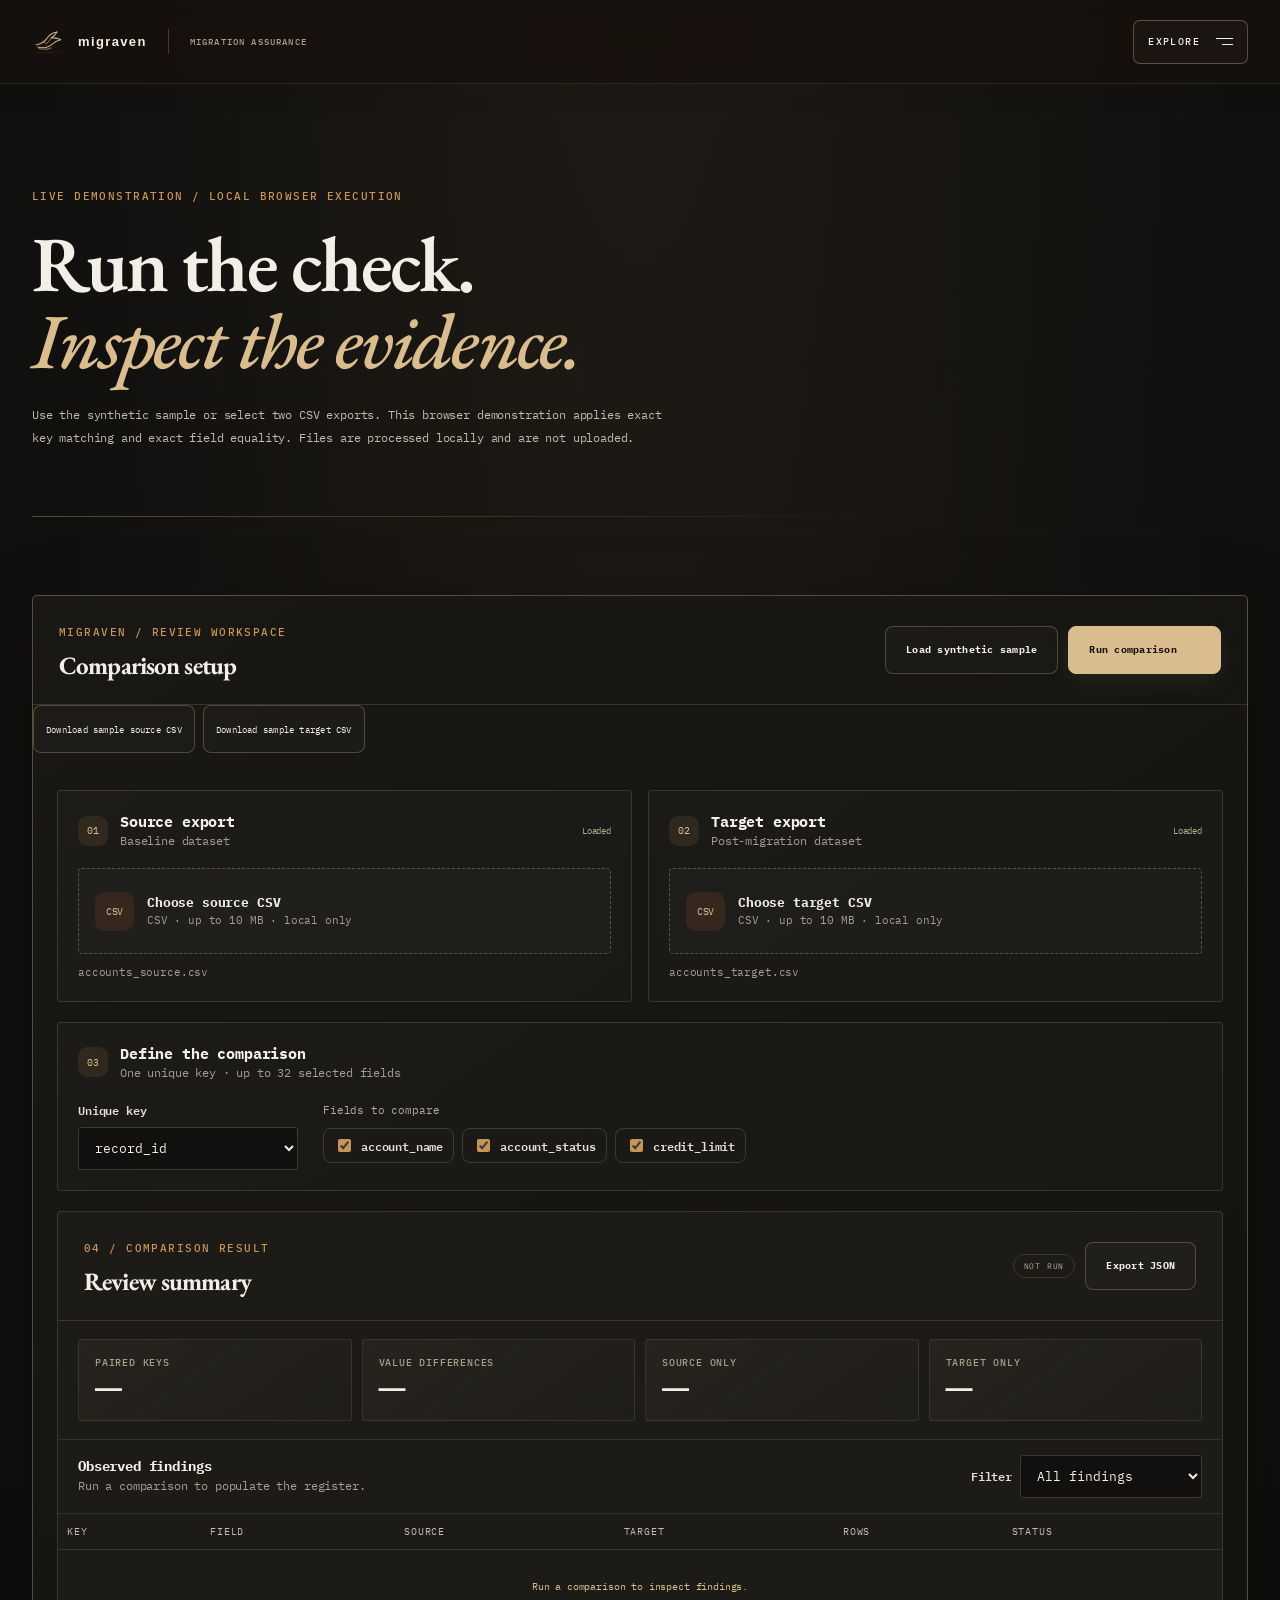
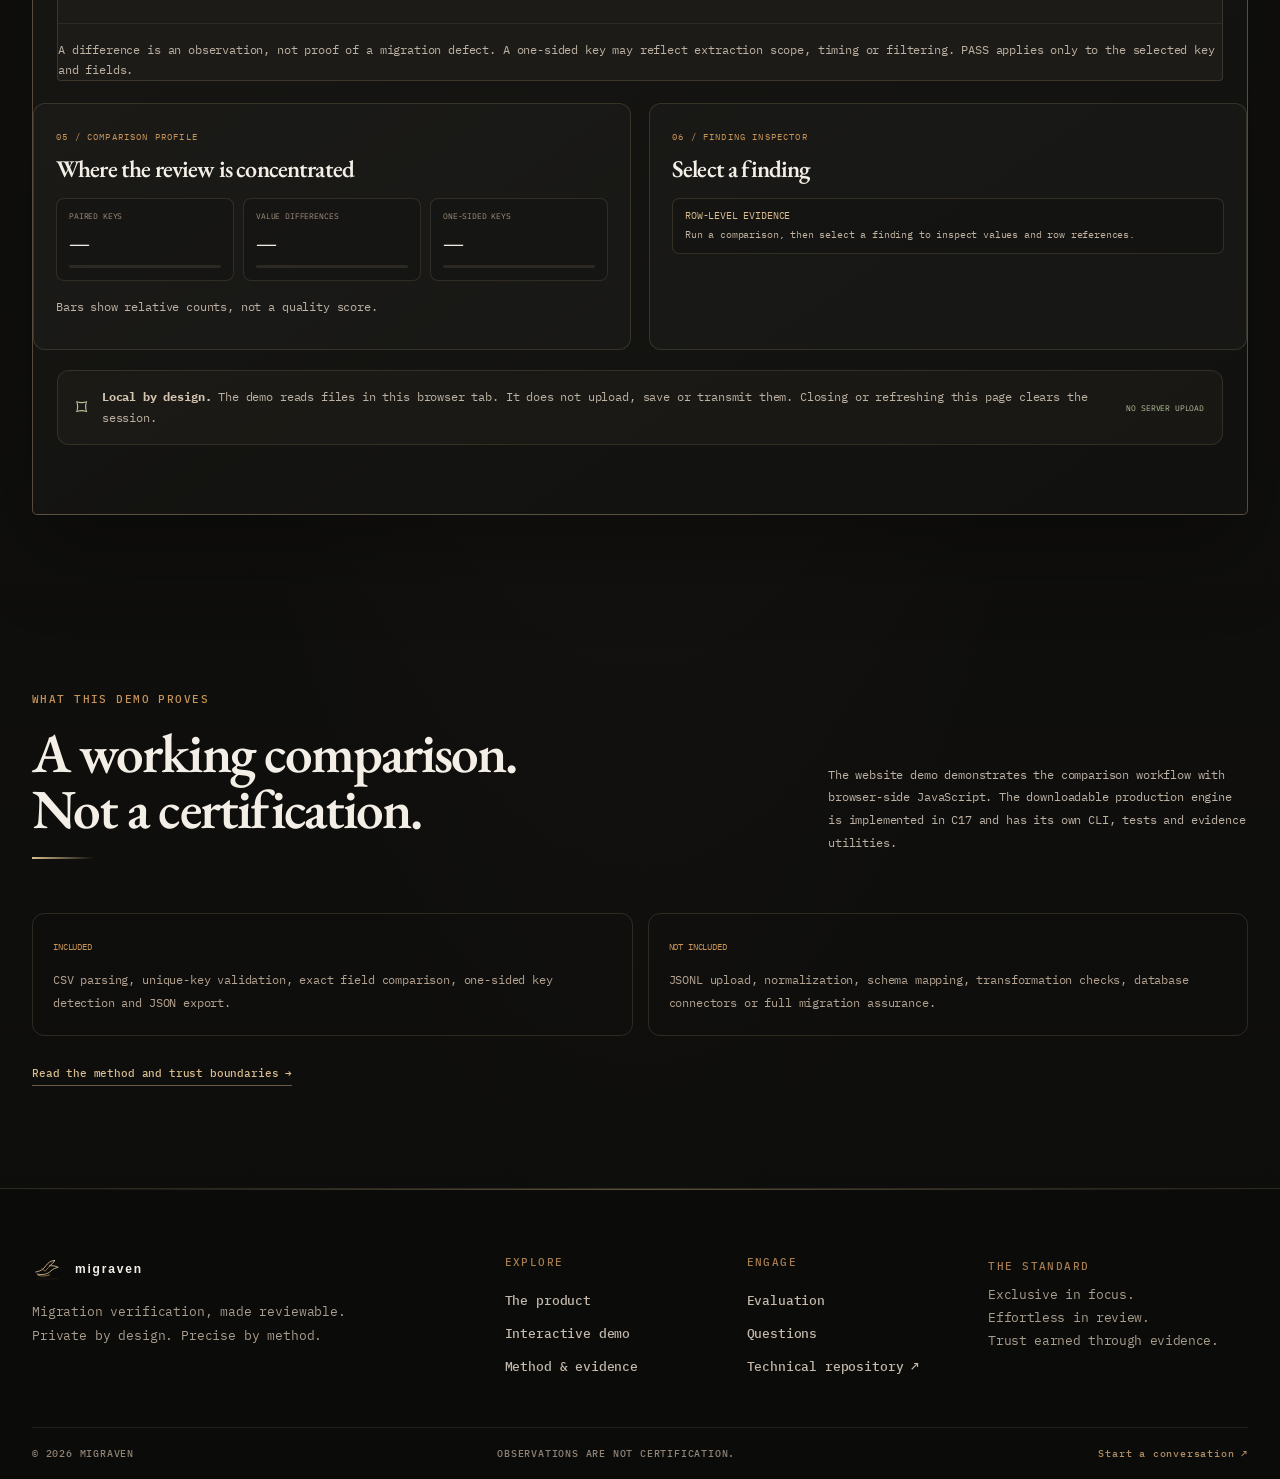
==== commit 0cac3552: "Use Migraven's defined type system" ====
--- a/website/demo.html
+++ b/website/demo.html
@@ -1,5 +1,5 @@
 <!doctype html>
-<html lang="en"><head><meta charset="utf-8"><meta name="viewport" content="width=device-width,initial-scale=1"><meta name="theme-color" content="#11100f"><meta name="description" content="Run a local browser-side comparison of synthetic or selected CSV exports with Migraven."><title>Live demo — Migraven</title><link rel="icon" href="assets/mark.svg" type="image/svg+xml"><link rel="preconnect" href="https://fonts.googleapis.com"><link rel="preconnect" href="https://fonts.gstatic.com" crossorigin><link href="https://fonts.googleapis.com/css2?family=Manrope:wght@400;500;600;700;800&family=IBM+Plex+Mono:wght@400;500;600&family=Cormorant+Garamond:wght@500;600;700&family=Syncopate:wght@700&display=swap" rel="stylesheet"><link rel="stylesheet" href="assets/site.css"><script defer src="assets/site.js"></script></head><body>
+<html lang="en"><head><meta charset="utf-8"><meta name="viewport" content="width=device-width,initial-scale=1"><meta name="theme-color" content="#11100f"><meta name="description" content="Run a local browser-side comparison of synthetic or selected CSV exports with Migraven."><title>Live demo — Migraven</title><link rel="icon" href="assets/mark.svg" type="image/svg+xml"><link rel="preconnect" href="https://fonts.googleapis.com"><link rel="preconnect" href="https://fonts.gstatic.com" crossorigin><link href="https://fonts.googleapis.com/css2?family=EB+Garamond:wght@400;500;600;700&family=IBM+Plex+Mono:wght@400;500;600&family=Syncopate:wght@700&display=swap" rel="stylesheet"><link rel="stylesheet" href="assets/site.css"><script defer src="assets/site.js"></script></head><body>
 <header class="site-header">
 <a class="brand" href="index.html" aria-label="Migraven home"><img src="assets/mark.svg" alt=""><span class="brand-word">migraven</span><span class="brand-divider"></span><span class="brand-caption">MIGRATION ASSURANCE</span></a>
 <button class="menu-toggle" type="button" aria-expanded="false" aria-controls="site-nav" aria-label="Open navigation menu"><span class="menu-toggle-label">Explore</span><span class="menu-toggle-icon" aria-hidden="true"><i></i><i></i></span></button>
--- a/website/assets/site.css
+++ b/website/assets/site.css
@@ -1,3 +1,4 @@
+@import url('https://fonts.googleapis.com/css2?family=EB+Garamond:wght@400;500;600;700&family=IBM+Plex+Mono:wght@400;500;600&family=Syncopate:wght@700&display=swap');
 :root{--espresso:#17110e;--espresso-2:#211813;--walnut:#30231b;--mocha:#49362a;--taupe:#9d8c79;--khaki:#aaa184;--ivory:#f1eadf;--paper:#e8dfd2;--champagne:#d7bd91;--amber:#c58b4c;--caramel:#a96f3d;--line:rgba(215,189,145,.19);--muted:#b8aa99;--serif:'Cormorant Garamond',Georgia,serif;--sans:'Manrope',Arial,sans-serif;--mono:'IBM Plex Mono',monospace;--display:'Syncopate',sans-serif}
 *{box-sizing:border-box}html{scroll-behavior:smooth;scroll-padding-top:100px}body{margin:0;background:var(--espresso);color:var(--ivory);font:15px/1.7 var(--sans);-webkit-font-smoothing:antialiased}a{color:inherit;text-decoration:none}button,input,select,textarea{font:inherit}button,a{-webkit-tap-highlight-color:transparent}.wrap{width:min(1200px,calc(100% - 56px));margin-inline:auto}.site-header{height:78px;padding:0 max(28px,calc((100vw - 1200px)/2));display:flex;align-items:center;justify-content:space-between;gap:24px;position:sticky;top:0;z-index:20;background:rgba(23,17,14,.78);border-bottom:1px solid rgba(215,189,145,.13);backdrop-filter:blur(20px) saturate(130%)}.brand{display:flex;align-items:center;gap:11px;white-space:nowrap}.brand img{width:35px;height:35px}.brand-word{font:700 13px var(--display);letter-spacing:.12em;color:var(--ivory)}.brand-divider{height:23px;width:1px;background:var(--line);margin-inline:5px}.brand-caption{font:9px var(--mono);letter-spacing:.1em;color:var(--taupe)}.site-nav{display:flex;align-items:center;gap:25px;color:#c3b5a5;font-size:12px}.site-nav a{transition:color .25s ease,opacity .25s ease}.site-nav a:hover,.site-nav a[aria-current=page]{color:var(--champagne)}.site-nav a[aria-current=page]:not(.nav-cta){text-decoration:underline;text-decoration-color:var(--amber);text-underline-offset:8px}.nav-cta{border:1px solid rgba(215,189,145,.48);border-radius:999px;padding:10px 16px;color:var(--ivory)}.nav-cta span,.button span{color:var(--champagne);margin-left:9px}.menu-toggle{display:none;border:1px solid var(--line);border-radius:999px;background:transparent;color:var(--ivory);padding:9px 14px;font:11px var(--mono)}
 .hero{padding-top:57px;padding-bottom:30px}.hero-kicker{display:flex;align-items:center;gap:12px;color:var(--champagne);font:10px var(--mono);letter-spacing:.14em}.kicker-line{width:28px;height:1px;background:var(--amber)}.kicker-index{margin-left:auto;color:#756456}.hero-grid{display:grid;grid-template-columns:1.05fr .95fr;gap:58px;align-items:center;padding:48px 0 58px}.eyebrow{display:block;color:var(--amber);font:10px var(--mono);letter-spacing:.15em}.hero-copy h1,.page-hero h1{font:700 clamp(39px,5.2vw,68px)/1.23 var(--display);letter-spacing:-.055em;margin:19px 0 25px;color:var(--ivory)}.hero-copy h1 span,.page-hero h1 span{color:var(--champagne)}.hero-lede{max-width:555px;color:#c2b4a4;font-size:17px;line-height:1.8}.hero-actions,.page-hero-actions{display:flex;align-items:center;gap:14px;flex-wrap:wrap;margin-top:30px}.button{display:inline-flex;align-items:center;justify-content:center;gap:8px;border-radius:999px;padding:14px 20px;font-size:12px;font-weight:600;letter-spacing:.015em;border:1px solid transparent;cursor:pointer;transition:transform .25s ease,background .25s ease,border-color .25s ease,color .25s ease,box-shadow .25s ease}.button:hover{transform:translateY(-3px);box-shadow:0 12px 30px rgba(0,0,0,.2)}.button-primary{background:var(--champagne);color:#21170f}.button-primary:hover{background:#e6d1ad}.button-quiet{border-color:var(--line);color:var(--ivory);background:rgba(255,255,255,.025)}.button-quiet:hover,.button-outline:hover{border-color:var(--champagne);background:rgba(215,189,145,.08)}.button-outline{border-color:rgba(215,189,145,.28);background:transparent;color:var(--ivory)}.button-light{background:var(--ivory);color:var(--espresso)}.button-light:hover{background:var(--champagne)}.text-link{font-size:12px;color:var(--champagne);border-bottom:1px solid rgba(215,189,145,.45);padding-bottom:5px}.hero-trust{display:flex;align-items:center;gap:12px;flex-wrap:wrap;margin-top:35px;color:#a89988;font:9px var(--mono);letter-spacing:.05em}.trust-mark{color:var(--amber)}.hero-trust i{width:3px;height:3px;background:var(--amber);border-radius:50%}
@@ -684,6 +685,6 @@
  *,*::before,*::after{scroll-behavior:auto!important;animation-duration:.01ms!important;animation-iteration-count:1!important;transition-duration:.01ms!important}
 }
 
-@import url('https://fonts.googleapis.com/css2?family=EB+Garamond:wght@400;500;600;700&family=IBM+Plex+Mono:wght@400;500;600&family=Syncopate:wght@700&display=swap');
+
 :root{--serif:'EB Garamond',Georgia,serif;--sans:'IBM Plex Mono',monospace;--mono:'IBM Plex Mono',monospace;--display:'Syncopate',sans-serif}
 body{font-family:var(--mono);font-size:13px;line-height:1.8} .brand-word{font-family:var(--display);font-size:13px;letter-spacing:.105em} h1,h2,h3,h4,h5,h6,.hero-copy h1,.page-hero h1,.section-head h2,.demo-teaser h2,.closing-inner h2,.command-section h2,.request-panel h2,.faq-section h2{font-family:var(--serif)!important;font-weight:600;letter-spacing:-.035em} .hero-copy h1,.page-hero h1{font-size:clamp(48px,6.1vw,82px);line-height:.99}.hero-copy h1 span,.page-hero h1 span{font-style:italic} .section-head h2,.demo-teaser h2,.closing-inner h2{font-size:clamp(37px,4.3vw,58px);line-height:1.02} p,.hero-lede,.section-head>p,.page-hero>p{font-family:var(--mono);font-size:12px;line-height:1.9} .eyebrow,.hero-kicker,.hero-trust,.workspace-label,.footer-label,.footer-bottom,.brand-caption,.menu-topline,.menu-link-index,.menu-link-arrow,.button,.text-link,.file-status,.file-name,.step-number,.summary-cards small,.findings-table th,.result-status,.status-chip,.privacy-tag,.result-footnote,.filter-label,.form-feedback,.request-form label,.request-form small{font-family:var(--mono)} .raven-watermark,.statement-seal{font-family:var(--serif)} .site-nav{font-family:var(--mono);font-size:11px} .button{font-size:10px} .demo-inspector{display:grid;grid-template-columns:1fr 1fr;gap:18px;margin-top:18px}.demo-inspector-card{padding:20px 22px;border:1px solid var(--line);border-radius:12px;background:rgba(255,255,255,.025);min-width:0}.demo-inspector-card h3{margin:5px 0 14px;font:600 24px var(--serif);color:var(--ivory)}.demo-inspector-kicker{font:9px var(--mono);letter-spacing:.13em;color:var(--amber)}.demo-detail-value{padding:10px 12px;border:1px solid rgba(215,189,145,.16);border-radius:7px;background:rgba(0,0,0,.14)}.demo-detail-value strong{display:block;color:var(--champagne);font:10px var(--mono);margin-bottom:4px}.demo-detail-value p{margin:0;color:#c1b2a0;font:10px/1.7 var(--mono);overflow-wrap:anywhere}.findings-table tbody tr{cursor:pointer;transition:background .18s ease}.findings-table tbody tr:hover,.findings-table tbody tr.is-selected{background:rgba(215,189,145,.09)}.demo-visual-bar{display:grid;grid-template-columns:repeat(3,1fr);gap:9px;margin-top:12px}.demo-visual-bar div{padding:12px;border:1px solid rgba(215,189,145,.14);border-radius:8px;background:rgba(0,0,0,.12)}.demo-visual-bar span{display:block;color:#a18e79;font:8px var(--mono)}.demo-visual-bar b{display:block;margin-top:7px;color:var(--ivory);font:600 22px var(--serif)}.demo-visual-bar i{display:block;height:3px;margin-top:8px;background:rgba(215,189,145,.12);border-radius:9px;overflow:hidden}.demo-visual-bar em{display:block;height:100%;background:var(--amber);border-radius:9px}.demo-sample-actions{display:flex;gap:8px;flex-wrap:wrap;margin:0 0 14px}.demo-sample-actions button{font:9px var(--mono);padding:9px 12px}@media(max-width:760px){.demo-inspector{grid-template-columns:1fr}.hero-copy h1,.page-hero h1{font-size:clamp(43px,12vw,64px)}}
